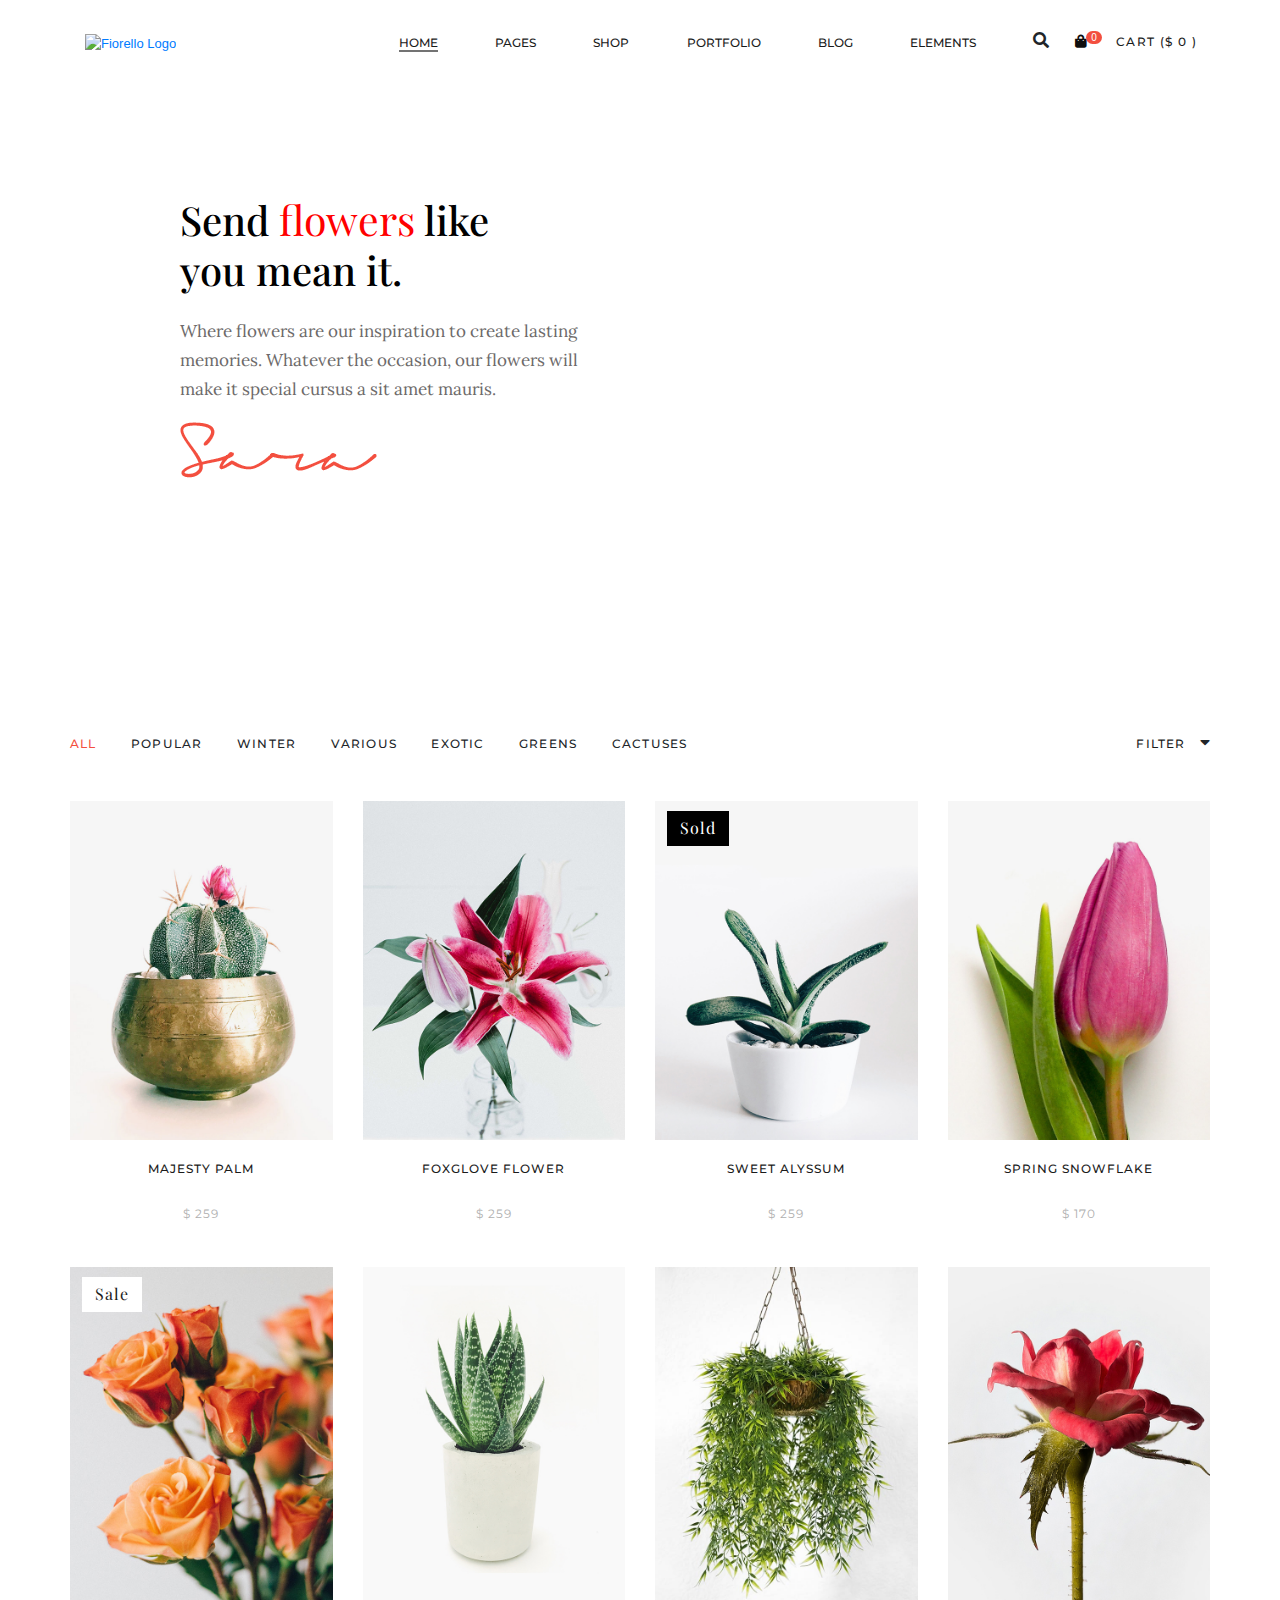
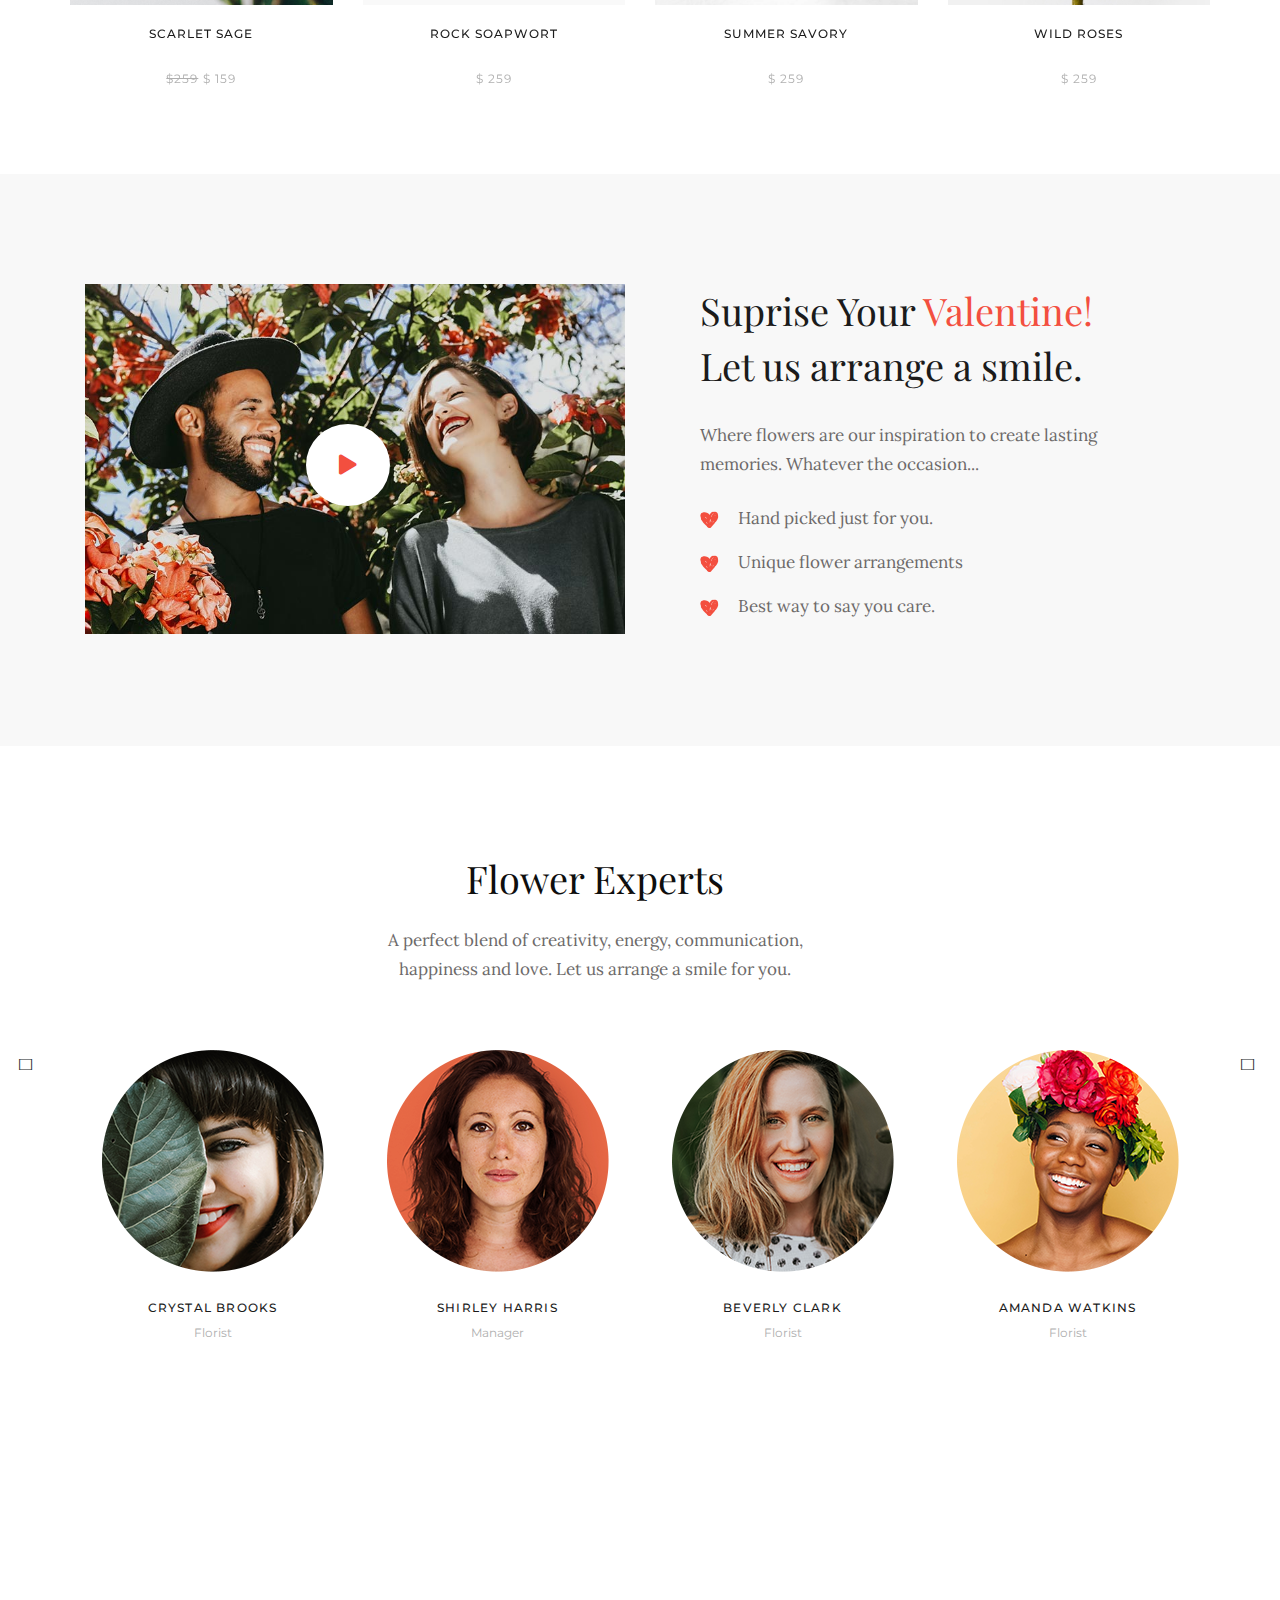
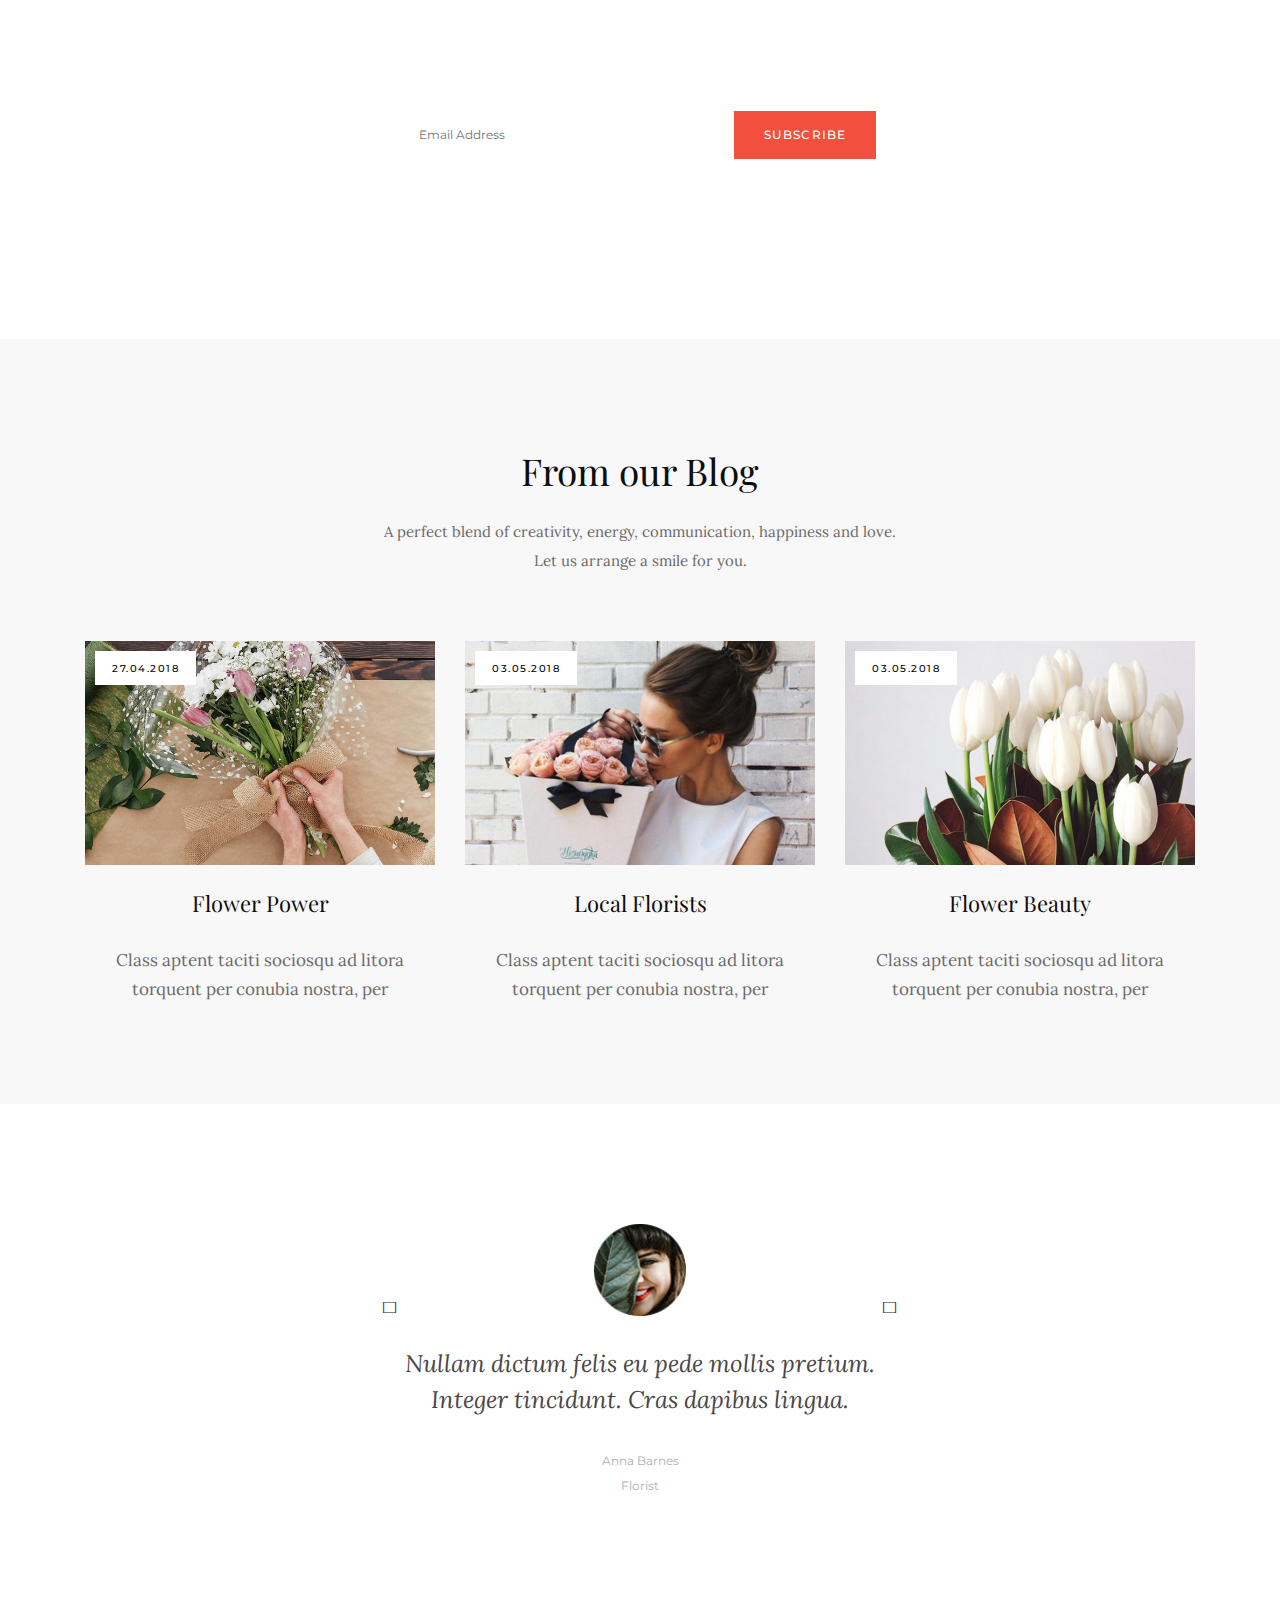
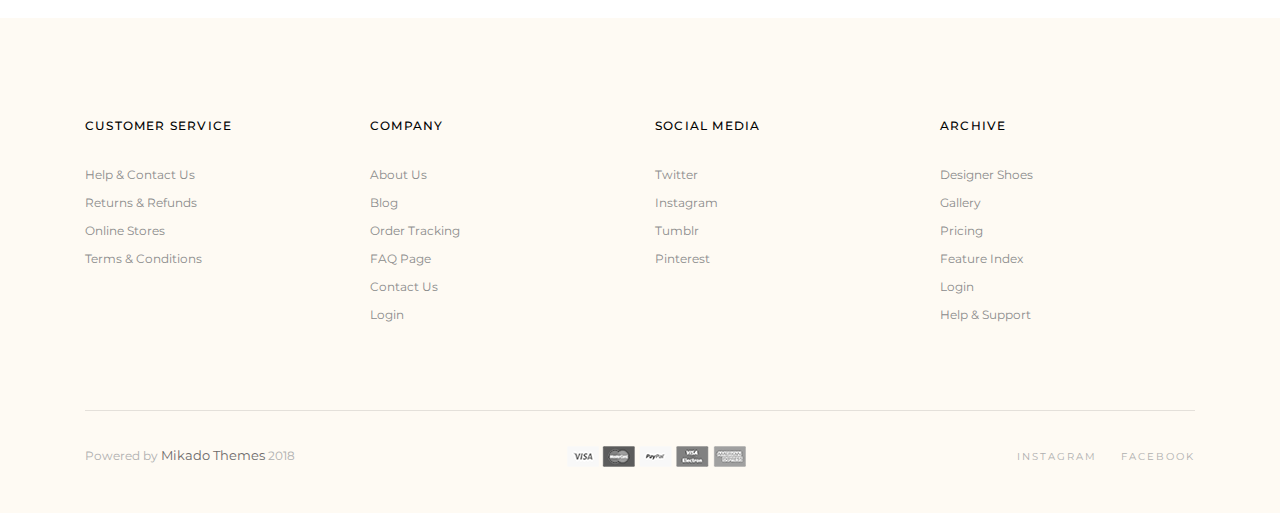
==== index.html @ db878ec7 "create js code for the second slider" ====
<!DOCTYPE html>
<html lang="en">

<head>
    <meta charset="UTF-8">
    <meta http-equiv="X-UA-Compatible" content="IE=edge">
    <meta name="viewport" content="width=device-width, initial-scale=1.0">
    <title>Fiorello</title>
    <link rel="stylesheet" href="./vegas/vegas.min.css">
    <link rel="stylesheet" href="navbar.css">
    <link rel="stylesheet" href="main.css">
    <link rel="stylesheet" href="https://pro.fontawesome.com/releases/v5.10.0/css/all.css" />
    <link rel="stylesheet" href="https://cdnjs.cloudflare.com/ajax/libs/twitter-bootstrap/4.1.3/css/bootstrap.min.css">
</head>
<body>
    <header class="head">
        <div class="container">
            <div class="row">
                <div class="col-3">
                    <div class="logo">
                        <div class="img">
                            <a href="#" style="height: 25px">
                                <img src="https://fiorello.qodeinteractive.com/wp-content/uploads/2018/05/h2-logo-1.png"
                                    style="width: 212px; height:25px;" alt="Fiorello Logo" />
                            </a>
                        </div>
                    </div>
                </div>
                <div class="col-9 d-none">
                    <div class="navbar-icon">
                        <div class="icon">
                            <i class="fas fa-bars openSidebar"></i>
                        </div>
                    </div>
                    <div class="navbar">
                        <div class="close">
                            <i class="fas fa-times"></i>
                        </div>
                        <div class="navbar-list">
                            <ul>
                                <li class="home">
                                    <a href="#">Home</a><i class="fas fa-caret-right"></i>
                                    <div class="sub_home">
                                        <ul>
                                            <li><a href="#">Main Home</a></li>
                                            <li><a href="#">Grid Home</a></li>
                                            <li><a href="#">Flower Shop</a></li>
                                            <li><a href="#">Animated Slider</a></li>
                                            <li><a href="#">Metro Showcase</a></li>
                                            <li><a href="#">Carousel Showcase</a></li>
                                            <li><a href="#">Landing</a></li>
                                        </ul>
                                    </div>
                                </li>
                                <li class="pages">
                                    <a href="#">Pages</a><i class="fas fa-caret-right"></i>
                                    <div class="sub_pages ">
                                        <ul>
                                            <li><a href="#">About Us</a></li>
                                            <li><a href="#">FAQ Page</a></li>
                                            <li><a href="#">Contact Us</a></li>
                                        </ul>
                                    </div>
                                </li>
                                <li class="shop">
                                    <a href="#">Shop</a><i class="fas fa-caret-right"></i>
                                    <div class="sub_shop">
                                        <ul>
                                            <li class="product_types">
                                                <a href="#">Product Types</a><i class="fas fa-caret-right"></i>
                                                <div class="sub_product_types">
                                                    <ul>
                                                        <li><a href="#">Standard Product</a></li>
                                                        <li><a href="#">Grouped Product</a></li>
                                                        <li><a href="#">Variable Product</a></li>
                                                        <li><a href="#">Virtual Product</a></li>
                                                        <li><a href="#">External Product</a></li>
                                                        <li><a href="#">Downloadable Product</a></li>
                                                        <li><a href="#">On Sale Product</a></li>
                                                        <li><a href="#">Out of Stock Product</a></li>
                                                        <li><a href="#">New Product</a></li>
                                                    </ul>
                                                </div>
                                            </li>
                                            <li class="shop_pages">
                                                <a href="#">Shop Pages</a><i class="fas fa-caret-right"></i>
                                                <div class="sub_shop_pages ">
                                                    <ul>
                                                        <li><a href="#">My Account</a></li>
                                                        <li><a href="#">Cart</a></li>
                                                        <li><a href="#">Checkout</a></li>
                                                        <li><a href="#">Orders</a></li>
                                                        <li><a href="#">Downloads</a></li>
                                                    </ul>
                                                </div>
                                            </li>
                                            <li class="shop_types">
                                                <a href="#">Shop Types</a><i class="fas fa-caret-right"></i>
                                                <div class="sub_shop_types">
                                                    <ul>
                                                        <li><a href="#">Product List</a></li>
                                                        <li><a href="#">Without Sidebar</a></li>
                                                        <li><a href="#">With Category Filter</a></li>
                                                        <li><a href="#">With Ordering Filter</a></li>
                                                        <li><a href="#">Shop Carousel</a></li>
                                                        <li><a href="#">Product Categories</a></li>
                                                        <li><a href="#">Single Category</a></li>
                                                    </ul>
                                                </div>
                                            </li>
                                            <li class="shop_layouts">
                                                <a href="#">Shop Layouts</a><i class="fas fa-caret-right"></i>
                                                <div class="sub_shop_layouts">
                                                    <ul>
                                                        <li><a href="#">Two Columns Grid</a></li>
                                                        <li><a href="#">Three Columns Grid</a></li>
                                                        <li><a href="#">Four Columns Grid</a></li>
                                                        <li><a href="#">Four Columns Wide</a></li>
                                                        <li><a href="#">Five Columns Wide</a></li>
                                                        <li><a href="#">Six Columns Wide</a></li>
                                                    </ul>
                                                </div>
                                            </li>
                                        </ul>
                                    </div>
                                </li>
                                <li class="portfolio">
                                    <a href="#">Portfolio</a><i class="fas fa-caret-right"></i>
                                    <div class="sub_portfolio ">
                                        <ul>
                                            <li><a href="#">Standard</a></li>
                                            <li><a href="#">Gallery</a></li>
                                            <li><a href="#">Masonry</a></li>
                                            <li class="portfolio_layouts">
                                                <a href="#">Portfolio Layouts</a><i class="fas fa-caret-right"></i>
                                                <div class="sub_portfolio_layouts ">
                                                    <ul>
                                                        <li><a href="#">Two Columns</a></li>
                                                        <li><a href="#">Three Columns</a></li>
                                                        <li><a href="#">Four Columns</a></li>
                                                        <li><a href="#">Four Columns Wide</a></li>
                                                        <li><a href="#">Five Columns Wide</a></li>
                                                        <li class="portfolio_single">
                                                            <a href="#">Portfolio Single</a>
                                                            <div class="sub_portfolio_single ">
                                                                <ul>
                                                                    <li><a href="#">Small Images</a></li>
                                                                    <li><a href="#">Small Slider</a></li>
                                                                    <li><a href="#">Big Images</a></li>
                                                                    <li><a href="#">Big Slider</a></li>
                                                                    <li><a href="#">Gallery</a></li>
                                                                </ul>
                                                            </div>
                                                        </li>
                                                    </ul>
                                                </div>
                                            </li>
                                            <li class="portfolio_single">
                                                <a href="#">Portfolio Single</a><i class="fas fa-caret-right"></i>
                                                <div class="sub_portfolio_single ">
                                                    <ul>
                                                        <li><a href="#">Small Images</a></li>
                                                        <li><a href="#">Small Slider</a></li>
                                                        <li><a href="#">Big Images</a></li>
                                                        <li><a href="#">Big Slider</a></li>
                                                        <li><a href="#">Gallery</a></li>
                                                    </ul>
                                                </div>
                                            </li>
                                        </ul>
                                    </div>
                                </li>
                                <li class="blog">
                                    <a href="#">Blog</a><i class="fas fa-caret-right"></i>
                                    <div class="sub_blog ">
                                        <ul>
                                            <li><a href="#">Masonry</a></li>
                                            <li><a href="#">Standard</a></li>
                                            <li class="post_types">
                                                <a href="#">Post Types</a><i class="fas fa-caret-right"></i>
                                                <div class="sub_post_types ">
                                                    <ul>
                                                        <li><a href="#">Standard</a></li>
                                                        <li><a href="#">Gallery</a></li>
                                                        <li><a href="#">Link</a></li>
                                                        <li><a href="#">Quote</a></li>
                                                        <li><a href="#">Audio</a></li>
                                                        <li><a href="#">Video</a></li>
                                                    </ul>
                                                </div>
                                            </li>
                                        </ul>
                                    </div>
                                </li>
                                <li class="elements">
                                    <a href="#">Elements</a><i class="fas fa-caret-right"></i>
                                    <div class="sub_elements ">
                                        <ul>
                                            <li class="classic">
                                                <a href="#">Classic</a><i class="fas fa-caret-right"></i>
                                                <div class="sub_classic ">
                                                    <ul>
                                                        <li><a href="#">Accordions</a></li>
                                                        <li><a href="#">Tabs</a></li>
                                                        <li><a href="#">Buttons</a></li>
                                                        <li><a href="#">Video Button</a></li>
                                                        <li><a href="#">Contact Form</a></li>
                                                    </ul>
                                                </div>
                                            </li>
                                            <li class="infographic">
                                                <a href="#">Infographic</a><i class="fas fa-caret-right"></i>
                                                <div class="sub_infographic ">
                                                    <ul>
                                                        <li><a href="#">Blog List</a></li>
                                                        <li><a href="#">Counters</a></li>
                                                        <li><a href="#">Countdown</a></li>
                                                        <li><a href="#">Google Maps</a></li>
                                                        <li><a href="#">Progress Bar</a></li>
                                                        <li><a href="#">Pie Charts</a></li>
                                                    </ul>
                                                </div>
                                            </li>
                                            <li class="interactive">
                                                <a href="#">Interactive</a><i class="fas fa-caret-right"></i>
                                                <div class="sub_interactive ">
                                                    <ul>
                                                        <li><a href="#">Image Gallery</a></li>
                                                        <li><a href="#">Testimonials</a></li>
                                                        <li><a href="#">Team</a></li>
                                                        <li><a href="#">Banner</a></li>
                                                        <li><a href="#">Shop List</a></li>
                                                        <li><a href="#">Portfolio List</a></li>
                                                    </ul>
                                                </div>
                                            </li>
                                            <li class="typography">
                                                <a href="#">Typography</a><i class="fas fa-caret-right"></i>
                                                <div class="sub_typography ">
                                                    <ul>
                                                        <li><a href="#">Headings</a></li>
                                                        <li><a href="#">Columns</a></li>
                                                        <li><a href="#">Section Title</a></li>
                                                        <li><a href="#">Blockquote</a></li>
                                                        <li><a href="#">Dropcaps</a></li>
                                                        <li><a href="#">Highlights</a></li>
                                                    </ul>
                                                </div>
                                            </li>
                                        </ul>
                                    </div>
                                </li>
                            </ul>
                        </div>
                    </div>
                </div>
                <div class="col-lg-7">
                    <nav>
                        <ul class="d-flex p-0 m-0 justify-content-around">
                            <li class="home">
                                <a href="#" class="selected">Home</a>
                                <div class="sub_home">
                                    <ul>
                                        <li><a href="#">Main Home</a></li>
                                        <li><a href="#">Grid Home</a></li>
                                        <li><a href="#">Flower Shop</a></li>
                                        <li><a href="#">Animated Slider</a></li>
                                        <li><a href="#">Metro Showcase</a></li>
                                        <li><a href="#">Carousel Showcase</a></li>
                                        <li><a href="#">Landing</a></li>
                                    </ul>
                                </div>
                            </li>
                            <li class="pages">
                                <a href="#">Pages</a>
                                <div class="sub_pages">
                                    <ul>
                                        <li><a href="#">About Us</a></li>
                                        <li><a href="#">FAQ Page</a></li>
                                        <li><a href="#">Contact Us</a></li>
                                    </ul>
                                </div>
                            </li>
                            <li class="shop">
                                <a href="#">Shop</a>
                                <div class="sub_shop d-flex">
                                    <ul class="product_types">
                                        <h4>Product Types</h4>
                                        <li><a href="#">Standard Product</a></li>
                                        <li><a href="#">Grouped Product</a></li>
                                        <li><a href="#">Variable Product</a></li>
                                        <li><a href="#">Virtual Product</a></li>
                                        <li><a href="#">External Product</a></li>
                                        <li><a href="#">Downloadable Product</a></li>
                                        <li><a href="#">On Sale Product</a></li>
                                        <li><a href="#">Out Of Stock Product</a></li>
                                        <li><a href="#">New Product</a></li>
                                    </ul>
                                    <ul class="shop_pages">
                                        <h4>Shop Pages</h4>
                                        <li><a href="#">My Account</a></li>
                                        <li><a href="#">Cart</a></li>
                                        <li><a href="#">Checkout</a></li>
                                        <li><a href="#">Orders</a></li>
                                        <li><a href="#">Downloads</a></li>
                                    </ul>
                                    <ul class="shop_types">
                                        <h4>Shop Types</h4>
                                        <li><a href="productlist.html" target="_blank">Product List</a></li>
                                        <li><a href="#">Without Sidebar</a></li>
                                        <li><a href="#">With Category Filter</a></li>
                                        <li><a href="#">With Ordering Filter</a></li>
                                        <li><a href="#">Shop Carousel</a></li>
                                        <li><a href="#">Product Categories</a></li>
                                        <li><a href="#">Single Category</a></li>

                                    </ul>
                                    <ul class="shop_layouts">
                                        <h4>Shop Layouts</h4>
                                        <li><a href="#">Two Columns Grid</a></li>
                                        <li><a href="#">Three Columns Grid</a></li>
                                        <li><a href="#">Four Columns Grid</a></li>
                                        <li><a href="#">Four Columns Wide</a></li>
                                        <li><a href="#">Five Columns Wide</a></li>
                                        <li><a href="#">Six Columns Wide</a></li>
                                    </ul>
                                </div>
                            </li>
                            <li class="portfolio">
                                <a href="#">Portfolio</a>
                                <div class="sub_portfolio">
                                    <ul>
                                        <li><a href="#">Standard</a></li>
                                        <li><a href="#">Gallery</a></li>
                                        <li><a href="#">Masonry</a></li>
                                        <li class="portfolio_layouts">
                                            <a href="#">Portfolio Layouts</a><i class="fas fa-chevron-right"></i>
                                            <div class="sub_portfolio_layouts">
                                                <ul>
                                                    <li><a href="#">Two Columns</a></li>
                                                    <li><a href="#">Three Columns</a></li>
                                                    <li><a href="#">Four Columns</a></li>
                                                    <li><a href="#">Four Columns Wide</a></li>
                                                    <li><a href="#">Five Columns Wide</a></li>
                                                </ul>
                                            </div>
                                        </li>
                                        <li class="portfolio_single">
                                            <a href="#">Portfolio Single</a><i class="fas fa-chevron-right"></i>
                                            <div class="sub_portfolio_single">
                                                <ul>
                                                    <li><a href="#">Small Images</a></li>
                                                    <li><a href="#">Small Slider</a></li>
                                                    <li><a href="#">Big Images</a></li>
                                                    <li><a href="#">Big Slider</a></li>
                                                    <li><a href="#">Gallery</a></li>
                                                </ul>
                                            </div>
                                        </li>
                                    </ul>
                                </div>
                            </li>
                            <li class="blog">
                                <a href="#">Blog</a>
                                <div class="sub_blog">
                                    <ul>
                                        <li><a href="#">Masonry</a></li>
                                        <li><a href="#">Standard</a></li>
                                        <li class="post_types">
                                            <a href="#">Post Types</a><i class="fas fa-chevron-right"></i>
                                            <div class="sub_post_types">
                                                <ul>
                                                    <li><a href="#">Standard</a></li>
                                                    <li><a href="#">Gallery</a></li>
                                                    <li><a href="#">Link</a></li>
                                                    <li><a href="#">Quote</a></li>
                                                    <li><a href="#">Audio</a></li>
                                                    <li><a href="#">Video</a></li>
                                                </ul>
                                            </div>
                                        </li>
                                    </ul>
                                </div>
                            </li>
                            <li class="elements">
                                <a href="#">Elements</a>
                                <div class="sub_elements">
                                    <ul>
                                        <li class="classic">
                                            <i class="fas fa-chevron-left"></i><a href="#">Classic</a>
                                            <div class="sub_classic">
                                                <ul>
                                                    <li><a href="accordions.html" target="_blank">Accordions</a></li>
                                                    <li><a href="tabs.html" target="_blank">Tabs</a></li>
                                                    <li><a href="#">Buttons</a></li>
                                                    <li><a href="#">Video Buttons</a></li>
                                                    <li><a href="#">Contact Form</a></li>
                                                </ul>
                                            </div>
                                        </li>
                                        <li class="infographic">
                                            <i class="fas fa-chevron-left"></i><a href="#">Infographic</a>
                                            <div class="sub_infographic">
                                                <ul>
                                                    <li><a href="#">Blog Lists</a></li>
                                                    <li><a href="#">Counters</a></li>
                                                    <li><a href="#">Countdown</a></li>
                                                    <li><a href="progressbar.html" target="_blank">Progress Bar</a></li>
                                                    <li><a href="#">Pie Charts</a></li>
                                                </ul>
                                            </div>
                                        </li>
                                        <li class="interactive">
                                            <i class="fas fa-chevron-left"></i><a href="#">Interactive</a>
                                            <div class="sub_interactive">
                                                <ul>
                                                    <li><a href="#">Image Gallery</a></li>
                                                    <li><a href="#">Testimonials</a></li>
                                                    <li><a href="#">Team</a></li>
                                                    <li><a href="#">Banner</a></li>
                                                    <li><a href="shoplist.html" target="_blank">Shop List</a></li>
                                                    <li><a href="#">Portfolio List</a></li>
                                                </ul>
                                            </div>
                                        </li>
                                        <li class="typography">
                                            <i class="fas fa-chevron-left"></i><a href="#">Typography</a>
                                            <div class="sub_typography">
                                                <ul>
                                                    <li><a href="#">Headings</a></li>
                                                    <li><a href="">Columns</a></li>
                                                    <li><a href="">Section Title</a></li>
                                                    <li><a href="">Blockquote</a></li>
                                                    <li><a href="">Dropcaps</a></li>
                                                    <li><a href="">Highlights</a></li>
                                                    <li><a href="">Separators</a></li>
                                                    <li><a href="">Custom Font</a></li>
                                                </ul>
                                            </div>
                                        </li>
                                    </ul>
                                </div>
                            </li>
                        </ul>
                    </nav>
                </div>
                <div class="col-lg-2">
                    <div class="search-basket">
                        <div class="row justify-content-around">
                            <div class="search">
                                <i class="fas fa-search"></i>
                                <div class="searchArea">
                                    <form action="#" class="d-flex">
                                        <input type="text" placeholder="Search">
                                        <button type="submit"><i class="fas fa-search"></i></button>
                                    </form>
                                </div>
                            </div>
                            <div class="basket">
                                <a href="#" target="_blank"><i class="fas fa-shopping-bag"></i><sup
                                        id="productCount">0</sup></a>
                                <span class="cart">Cart</span>
                                <span>($</span>
                                <span id="productTotalPrice">0</span>
                                <span>)</span>
                            </div>
                        </div>

                    </div>
                </div>

            </div>
        </div>
    </header>
    <main>
        <section>
            <div id="slider" style="width: 100%; height: 477px;">
                <div class="title">
                  <h2>Send <span>flowers</span> like you mean it. </h2>
                </div>   
                <div class="title-text">
                  <p>Where flowers are our inspiration to create lasting memories. Whatever the occasion, our flowers will make it special
                   cursus a sit amet mauris. </p>
                   <img src="./Main-Images/main-slider-sara.png" alt="">  
                </div>
                    <span class="arrows"><i class="fal fa-arrow-left"></i></span>
                    <span class="arrows"><i class="fal fa-arrow-right"></i></span>
            </div>
        </section>
        <section id="products-card"> 
            <div class="container p-0">
                <div class="row w-100 m-0 p-0">
                    <div class="productAllNav w-100 d-flex justify-content-between">
                        <div class="products-navbar">
                            <h6>Categories <i class="fas fa-caret-down"></i></h6>
                            <ul>
                             <li><a  class="tabmenu" data-id="1a"style="color:#f34f3f">All</a></li>
                                <li><a  class="tabmenu" data-id="2a">Popular</a></li>
                                <li><a  class="tabmenu" data-id="3a">Winter</a> </li>
                                <li><a  class="tabmenu" data-id="4a">Various</a></li>
                                <li><a  class="tabmenu" data-id="5a">Exotic</a></li>
                                <li><a  class="tabmenu" data-id="6a">Greens</a></li>
                                <li><a  class="tabmenu" data-id="7a">Cactuses</a></li>
                            </ul>
                       </div>
                                <div class="filter">
                                    <span>Filter</span>
                                    <i class="fas fa-caret-down"></i>
                                    <div class="sub-filter d-flex">
                                        <ul>
                                            <h4>Sort By</h4>
                                            <li><a href="#">Default</a></li>
                                            <li><a href="#">Popularity</a></li>
                                            <li><a href="#">Newness</a></li>
                                            <li><a href="#">Price: Low To High</a></li>
                                            <li><a href="#">Price: High To Low</a></li>
                                        </ul>
                                        <ul>
                                            <h4>Price Range</h4>
                                            <li><a href="#">All</a></li>
                                            <li><a href="#">$0-$10</a></li>
                                            <li><a href="#">$10-$20</a></li>
                                            <li><a href="#">$20-$30</a></li>
                                            <li><a href="#">$30-$40</a></li>
                                            <li><a href="#">40$+</a></li>
                                        </ul>
                                    </div>
                                </div>
                     </div>
                 </div>
            </div>
        </section>
        <section id="allProducts">
        <div class="container p-0">
             <div class="row w-100 m-0 p-0">
               <div class="product-list all" id="1a">
                    <div class="row">
                            <div class="col-lg-3 col-md-6 col-xs-12">
                                <div class="card">
                                    <div class="image">
                                        <img class="first_img" src="Products-Images/card-kaktus-img.jpeg" title="Majesty Palm" alt="Product 1">
                                    </div>
                                    <div class="title text-center">
                                        <p>MAJESTY PALM</p>
                                        <div class="add-cart">
                                            <p class="addBasket">Add to cart</p>
                                        </div>
                                        <div class="price">
                                            <span>$</span>
                                            <span class="productTotalPrice">259</span>
                                        </div>
                                    </div>
                                </div>
                            </div>
                            <div class="col-lg-3 col-md-6 col-xs-12">
                                <div class="card">
                                    <div class="image">
                                        <img class="second_img" src="Products-Images/card-zanbaq-img.jpeg" title="Foxglove Flower" alt="Product 2">
                                    </div>
                                    <div class="title text-center">
                                        <p>FOXGLOVE FLOWER</p>
                                        <div class="add-cart">
                                            <p class="addBasket">Add to cart</p>
                                        </div>
                                        <div class="price">
                                            <span>$</span>
                                            <span class="productTotalPrice">259</span>
                                        </div>
                                    </div>
                                </div>
                            </div>
                            <div class="col-lg-3 col-md-6 col-xs-12">
                                <div class="card">
                                    <div class="image">
                                        <img class="third_img" src="Products-Images/card-dibcek-img.jpeg" title="Sweet Alyssum" alt="Product 3">
                                        <div class="info">
                                            <span>Sold</span>
                                        </div>
                                    </div>
                                    <div class="title text-center">
                                        <p>SWEET ALYSSUM</p>
                                        <div class="add-cart">
                                            <p>Read more</p>
                                        </div>
                                        <div class="price">
                                            <span>$</span>
                                            <span class="productTotalPrice">259</span>
                                        </div>
                                    </div>
                                </div>
                            </div>
                            <div class="col-lg-3 col-md-6 col-xs-12">
                                <div class="card">
                                    <div class="image">
                                        <img src="Products-Images/card-zanbaq-tum-img.jpeg" title="Spring Snowflake" alt="Product 4">
                                    </div>
                                    <div class="title text-center">
                                        <p>SPRING SNOWFLAKE</p>
                                        <div class="add-cart">
                                            <p class="addBasket">Add to cart</p>
                                        </div>
                                        <div class="price">
                                            <span>$</span>
                                            <span class="productTotalPrice">170</span>
                                        </div>
                                    </div>
                                </div>
                            </div>
                    </div>
                            
                    <div class="row mt-2">
                            <div class="col-lg-3 col-md-6 col-xs-12">
                                <div class="card">
                                    <div class="image">
                                        <img src="Products-Images/card-orange-flower.jpeg" title="Scarlet Sage" alt="Product 5">
                                        <div class="info sale">
                                            <span>Sale</span>
                                        </div>
                                    </div>
                                    <div class="title text-center">
                                        <p>SCARLET SAGE</p>
                                        <div class="add-cart">
                                            <p class="addBasket">Add to cart</p>
                                        </div>
                                        <div class="price">
                                            <span><del>$259</del></span>
                                            <span>$</span>
                                            <span class="productTotalPrice">159</span>
                                        </div>
                                    </div>
                                </div>
                            </div>
                            <div class="col-lg-3 col-md-6 col-xs-12">
                                <div class="card">
                                    <div class="image">
                                        <img src="Products-Images/card-cactus-dib.jpeg" title="Rock Soapwort" alt="Product 6">
                                    </div>
                                    <div class="title text-center">
                                        <p>ROCK SOAPWORT</p>
                                        <div class="add-cart">
                                            <p>View products</p>
                                        </div>
                                        <div class="price">
                                            <span>$</span>
                                            <span class="productTotalPrice">259</span>
                                        </div>
                                    </div>
                                </div>
                            </div>
                            <div class="col-lg-3 col-md-6 col-xs-12">
                                <div class="card">
                                    <div class="image">
                                        <img src="Products-Images/card-sarmashiq.jpeg" title="Sweet Alyssum" alt="Product 7">
                                    </div>
                                    <div class="title text-center">
                                        <p>SUMMER SAVORY</p>
                                        <div class="add-cart">
                                            <p class="addBasket">Add to cart</p>
                                        </div>
                                        <div class="price">
                                            <span>$</span>
                                            <span class="productTotalPrice">259</span>
                                        </div>
                                    </div>
                                </div>
                            </div>
                            <div class="col-lg-3 col-md-6 col-xs-12">
                                <div class="card">
                                    <div class="image">
                                        <img src="Products-Images/card-rose.jpeg" title="Spring Snowflake" alt="Product 8">
                                    </div>
                                    <div class="title text-center">
                                        <p>WILD ROSES</p>
                                        <div class="add-cart">
                                            <p>Buy on Amazon</p>
                                        </div>
                                        <div class="price">
                                            <span>$</span>
                                            <span class="productTotalPrice">259</span>
                                        </div>
                                    </div>
                                </div>
                            </div>
                    </div>
               </div>
               <div class="product-list popular" id="2a" style="display: none;">
                <div class="row">
                    <div class="col-lg-3 col-md-6 col-xs-12">
                        <div class="card">
                            <div class="image">
                                <img class="first_img" src="Products-Images/card-kaktus-img.jpeg" title="Majesty Palm"
                                    alt="Product 1">
                            </div>
                            <div class="title text-center">
                                <p>MAJESTY PALM</p>
                                <div class="add-cart">
                                    <p class="addBasket">Add to cart</p>
                                </div>
                                <div class="price">
                                    <span>$</span>
                                    <span class="productTotalPrice">259</span>
                                </div>
                            </div>
                        </div>
                    </div>
                    <div class="col-lg-3 col-md-6 col-xs-12">
                        <div class="card">
                            <div class="image">
                                <img class="second_img" src="Products-Images/card-zanbaq-img.jpeg" title="Foxglove Flower"
                                    alt="Product 2">
                            </div>
                            <div class="title text-center">
                                <p>FOXGLOVE FLOWER</p>
                                <div class="add-cart">
                                    <p class="addBasket">Add to cart</p>
                                </div>
                                <div class="price">
                                    <span>$</span>
                                    <span class="productTotalPrice">259</span>
                                </div>
                            </div>
                        </div>
                    </div>
                    <div class="col-lg-3 col-md-6 col-xs-12">
                        <div class="card">
                            <div class="image">
                                <img class="third_img" src="Products-Images/card-dibcek-img.jpeg" title="Sweet Alyssum"
                                    alt="Product 3">
                                <div class="info">
                                    <span>Sold</span>
                                </div>
                            </div>
                            <div class="title text-center">
                                <p>SWEET ALYSSUM</p>
                                <div class="add-cart">
                                    <p>Read more</p>
                                </div>
                                <div class="price">
                                    <span>$</span>
                                    <span class="productTotalPrice">259</span>
                                </div>
                            </div>
                        </div>
                    </div>
                    <div class="col-lg-3 col-md-6 col-xs-12">
                        <div class="card">
                            <div class="image">
                                <img src="Products-Images/card-zanbaq-tum-img.jpeg" title="Spring Snowflake" alt="Product 4">
                            </div>
                            <div class="title text-center">
                                <p>SPRING SNOWFLAKE</p>
                                <div class="add-cart">
                                    <p class="addBasket">Add to cart</p>
                                </div>
                                <div class="price">
                                    <span>$</span>
                                    <span class="productTotalPrice">170</span>
                                </div>
                            </div>
                        </div>
                    </div>
                </div>
            
                <div class="row mt-2">
                    <div class="col-lg-3 col-md-6 col-xs-12">
                        <div class="card">
                            <div class="image">
                                <img src="Products-Images/card-orange-flower.jpeg" title="Scarlet Sage" alt="Product 5">
                                <div class="info sale">
                                    <span>Sale</span>
                                </div>
                            </div>
                            <div class="title text-center">
                                <p>SCARLET SAGE</p>
                                <div class="add-cart">
                                    <p class="addBasket">Add to cart</p>
                                </div>
                                <div class="price">
                                    <span><del>$259</del></span>
                                    <span>$</span>
                                    <span class="productTotalPrice">159</span>
                                </div>
                            </div>
                        </div>
                    </div>
                </div>
               </div>
               <div class="product-list winter" id="3a" style="display: none;">
                <div class="row">
                    <div class="col-lg-3 col-md-6 col-xs-12">
                        <div class="card">
                            <div class="image">
                                <img class="first_img" src="Products-Images/card-kaktus-img.jpeg" title="Majesty Palm"
                                    alt="Product 1">
                            </div>
                            <div class="title text-center">
                                <p>MAJESTY PALM</p>
                                <div class="add-cart">
                                    <p class="addBasket">Add to cart</p>
                                </div>
                                <div class="price">
                                    <span>$</span>
                                    <span class="productTotalPrice">259</span>
                                </div>
                            </div>
                        </div>
                    </div>
                    <div class="col-lg-3 col-md-6 col-xs-12">
                        <div class="card">
                            <div class="image">
                                <img class="second_img" src="Products-Images/card-zanbaq-img.jpeg" title="Foxglove Flower"
                                    alt="Product 2">
                            </div>
                            <div class="title text-center">
                                <p>FOXGLOVE FLOWER</p>
                                <div class="add-cart">
                                    <p class="addBasket">Add to cart</p>
                                </div>
                                <div class="price">
                                    <span>$</span>
                                    <span class="productTotalPrice">259</span>
                                </div>
                            </div>
                        </div>
                    </div>
                    <div class="col-lg-3 col-md-6 col-xs-12">
                        <div class="card">
                            <div class="image">
                                <img class="third_img" src="Products-Images/card-dibcek-img.jpeg" title="Sweet Alyssum"
                                    alt="Product 3">
                                <div class="info">
                                    <span>Sold</span>
                                </div>
                            </div>
                            <div class="title text-center">
                                <p>SWEET ALYSSUM</p>
                                <div class="add-cart">
                                    <p>Read more</p>
                                </div>
                                <div class="price">
                                    <span>$</span>
                                    <span class="productTotalPrice">259</span>
                                </div>
                            </div>
                        </div>
                    </div>
                </div>

               </div>
               <div class="product-list various" id="4a" style="display: none;">
                <div class="row">
                    <div class="col-lg-3 col-md-6 col-xs-12">
                        <div class="card">
                            <div class="image">
                                <img src="Products-Images/card-cactus-dib.jpeg" title="Rock Soapwort" alt="Product 6">
                            </div>
                            <div class="title text-center">
                                <p>ROCK SOAPWORT</p>
                                <div class="add-cart">
                                    <p>View products</p>
                                </div>
                                <div class="price">
                                    <span>$</span>
                                    <span class="productTotalPrice">259</span>
                                </div>
                            </div>
                        </div>
                    </div>
                    <div class="col-lg-3 col-md-6 col-xs-12">
                        <div class="card">
                            <div class="image">
                                <img src="Products-Images/card-sarmashiq.jpeg" title="Sweet Alyssum" alt="Product 7">
                            </div>
                            <div class="title text-center">
                                <p>SUMMER SAVORY</p>
                                <div class="add-cart">
                                    <p class="addBasket">Add to cart</p>
                                </div>
                                <div class="price">
                                    <span>$</span>
                                    <span class="productTotalPrice">259</span>
                                </div>
                            </div>
                        </div>
                    </div>
                    <div class="col-lg-3 col-md-6 col-xs-12">
                        <div class="card">
                            <div class="image">
                                <img src="Products-Images/card-rose.jpeg" title="Spring Snowflake" alt="Product 8">
                            </div>
                            <div class="title text-center">
                                <p>WILD ROSES</p>
                                <div class="add-cart">
                                    <p>Buy on Amazon</p>
                                </div>
                                <div class="price">
                                    <span>$</span>
                                    <span class="productTotalPrice">259</span>
                                </div>
                            </div>
                        </div>
                    </div>
                    <div class="col-lg-3 col-md-6 col-xs-12">
                        <div class="card">
                            <div class="image">
                                <img src="Products-Images/tulpan.jpeg" title="Spring Snowflake" alt="Product 4">
                            </div>
                            <div class="title text-center">
                                <p>COLORFUL TULIPS</p>
                                <div class="add-cart">
                                    <p class="addBasket">Add to cart</p>
                                </div>
                                <div class="price">
                                    <span>$</span>
                                    <span class="productTotalPrice">350</span>
                                </div>
                            </div>
                        </div>
                    </div>
                </div>
            
                <div class="row mt-2">
                    <div class="col-lg-3 col-md-6 col-xs-12">
                        <div class="card">
                            <div class="image">
                                <img src="Products-Images/WILD-CACTUS.jpeg" title="Scarlet Sage" alt="Product 5">
                                <div class="info sale">
                                    <span>Sale</span>
                                </div>
                            </div>
                            <div class="title text-center">
                                <p>WILD CACTUS</p>
                                <div class="add-cart">
                                    <p class="addBasket">Add to cart</p>
                                </div>
                                <div class="price">
                                    <span><del>$259</del></span>
                                    <span>$</span>
                                    <span class="productTotalPrice">159</span>
                                </div>
                            </div>
                        </div>
                    </div>
                    <div class="col-lg-3 col-md-6 col-xs-12">
                        <div class="card">
                            <div class="image">
                                <img src="Products-Images/TWO TULIPS.jpeg" title="Sweet Alyssum" alt="Product 7">
                            </div>
                            <div class="title text-center">
                                <p>PINK FLOWER TREE</p>
                                <div class="add-cart">
                                    <p class="addBasket">Select options</p>
                                </div>
                                <div class="price">
                                    <span>$180</span>
                                    <span>-</span>
                                    <span class="productTotalPrice">$350</span>
                                </div>
                            </div>
                        </div>
                    </div>
                    <div class="col-lg-3 col-md-6 col-xs-12">
                        <div class="card">
                            <div class="image">
                                <img class="third_img" src="Products-Images/ordinary cactus.jpeg" title="Sweet Alyssum" alt="Product 3">
                                <div class="info">
                                    <span>Sold</span>
                                </div>
                            </div>
                            <div class="title text-center">
                                <p>CACTUS IN ORANGE</p>
                                <div class="add-cart">
                                    <p>Read more</p>
                                </div>
                                <div class="price">
                                    <span>$</span>
                                    <span class="productTotalPrice">259</span>
                                </div>
                            </div>
                        </div>
                    </div>
                    <div class="col-lg-3 col-md-6 col-xs-12">
                        <div class="card">
                            <div class="image">
                                <img src="Products-Images/card-orange-flower.jpeg" title="Scarlet Sage" alt="Product 5">
                                <div class="info sale">
                                    <span>Sale</span>
                                </div>
                            </div>
                            <div class="title text-center">
                                <p>ORANGE AMARYLLIS</p>
                                <div class="add-cart">
                                    <p class="addBasket">Add to cart</p>
                                </div>
                                <div class="price">
                                    <span>$</span>
                                    <span class="productTotalPrice">259</span>
                                </div>
                            </div>
                        </div>
                    </div>
                </div>
               </div>
                <div class="product-list exotic" id="5a" style="display: none;">
                    <div class="row">
                        <div class="col-lg-3 col-md-6 col-xs-12">
                            <div class="card">
                                <div class="image">
                                    <img src="Products-Images/card-rose.jpeg" title="Spring Snowflake" alt="Product 8">
                                </div>
                                <div class="title text-center">
                                    <p>WILD ROSES</p>
                                    <div class="add-cart">
                                        <p>Buy on Amazon</p>
                                    </div>
                                    <div class="price">
                                        <span>$</span>
                                        <span class="productTotalPrice">259</span>
                                    </div>
                                </div>
                            </div>
                        </div>
                        <div class="col-lg-3 col-md-6 col-xs-12">
                            <div class="card">
                                <div class="image">
                                    <img src="Products-Images/tulpan.jpeg" title="Spring Snowflake" alt="Product 4">
                                </div>
                                <div class="title text-center">
                                    <p>COLORFUL TULIPS</p>
                                    <div class="add-cart">
                                        <p class="addBasket">Add to cart</p>
                                    </div>
                                    <div class="price">
                                        <span>$</span>
                                        <span class="productTotalPrice">350</span>
                                    </div>
                                </div>
                            </div>
                        </div>
                        <div class="col-lg-3 col-md-6 col-xs-12">
                            <div class="card">
                                <div class="image">
                                    <img src="Products-Images/card-orange-flower.jpeg" title="Scarlet Sage" alt="Product 5">
                                    <div class="info sale">
                                        <span>Sale</span>
                                    </div>
                                </div>
                                <div class="title text-center">
                                    <p>ORANGE AMARYLLIS</p>
                                    <div class="add-cart">
                                        <p class="addBasket">Add to cart</p>
                                    </div>
                                    <div class="price">
                                        <span>$</span>
                                        <span class="productTotalPrice">259</span>
                                    </div>
                                </div>
                            </div>
                        </div>
                    </div>
                </div>
                <div class="product-list greens" id="6a" style="display: none;">
                    <div class="row">
                        <div class="col-lg-3 col-md-6 col-xs-12">
                            <div class="card">
                                <div class="image">
                                    <img src="Products-Images/card-sarmashiq.jpeg" title="Sweet Alyssum" alt="Product 7">
                                </div>
                                <div class="title text-center">
                                    <p>SUMMER SAVORY</p>
                                    <div class="add-cart">
                                        <p class="addBasket">Add to cart</p>
                                    </div>
                                    <div class="price">
                                        <span>$</span>
                                        <span class="productTotalPrice">259</span>
                                    </div>
                                </div>
                            </div>
                        </div>
                        <div class="col-lg-3 col-md-6 col-xs-12">
                            <div class="card">
                                <div class="image">
                                    <img src="Products-Images/TWO TULIPS.jpeg" title="Sweet Alyssum" alt="Product 7">
                                </div>
                                <div class="title text-center">
                                    <p>PINK FLOWER TREE</p>
                                    <div class="add-cart">
                                        <p class="addBasket">Select options</p>
                                    </div>
                                    <div class="price">
                                        <span>$180</span>
                                        <span>-</span>
                                        <span class="productTotalPrice">$350</span>
                                    </div>
                                </div>
                            </div>
                        </div>
                        <div class="col-lg-3 col-md-6 col-xs-12">
                            <div class="card">
                                <div class="image">
                                    <img src="Products-Images/card-kaktus-img.jpeg" title="Scarlet Sage" alt="Product 5">
                                    <div class="info new">
                                        <span>Sale</span>
                                    </div>
                                </div>
                                <div class="title text-center">
                                    <p>SCHEFFLERA</p>
                                    <div class="add-cart">
                                        <p class="addBasket">Add to cart</p>
                                    </div>
                                    <div class="price">
                                        <span>$</span>
                                        <span class="productTotalPrice">259</span>
                                    </div>
                                </div>
                            </div>
                        </div>
                    </div>
                </div>
                <div class="product-list cactuses" id="7a" style="display: none;">
                    <div class="row">
                        <div class="col-lg-3 col-md-6 col-xs-12">
                            <div class="card">
                                <div class="image">
                                    <img src="Products-Images/card-cactus-dib.jpeg" title="Rock Soapwort" alt="Product 6">
                                </div>
                                <div class="title text-center">
                                    <p>ROCK SOAPWORT</p>
                                    <div class="add-cart">
                                        <p>View products</p>
                                    </div>
                                    <div class="price">
                                        <span>$</span>
                                        <span class="productTotalPrice">259</span>
                                    </div>
                                </div>
                            </div>
                        </div>
                        <div class="col-lg-3 col-md-6 col-xs-12">
                            <div class="card">
                                <div class="image">
                                    <img src="Products-Images/WILD-CACTUS.jpeg" title="Scarlet Sage" alt="Product 5">
                                    <div class="info sale">
                                        <span>Sale</span>
                                    </div>
                                </div>
                                <div class="title text-center">
                                    <p>WILD CACTUS</p>
                                    <div class="add-cart">
                                        <p class="addBasket">Add to cart</p>
                                    </div>
                                    <div class="price">
                                        <span><del>$259</del></span>
                                        <span>$</span>
                                        <span class="productTotalPrice">159</span>
                                    </div>
                                </div>
                            </div>
                        </div>
                        <div class="col-lg-3 col-md-6 col-xs-12">
                            <div class="card">
                                <div class="image">
                                    <img class="third_img" src="Products-Images/ordinary cactus.jpeg" title="Sweet Alyssum" alt="Product 3">
                                    <div class="info">
                                        <span>Sold</span>
                                    </div>
                                </div>
                                <div class="title text-center">
                                    <p>CACTUS IN ORANGE</p>
                                    <div class="add-cart">
                                        <p>Read more</p>
                                    </div>
                                    <div class="price">
                                        <span>$</span>
                                        <span class="productTotalPrice">259</span>
                                    </div>
                                </div>
                            </div>
                        </div>
                    </div>
                </div>
            </div>
        </div>
        </section>
        <section id="video">
            <div class="container">
                <div class="row">
                    <div class="col-lg-6 col-md-12">
                        <div class="video">
                            <div class="image">
                                <a href="https://www.youtube.com/watch?time_continue=1v=K-0cjGCNYfs_ga=2.5746801.313254065.1639462748-1123183431.1639462748">
                                    <img src="./Video-Img/laughing.jpeg" alt="Video">
                                    <div class="play">
                                        <i class="fas fa-play"></i>
                                    </div>
                                </a>
                            </div>
                        </div>
                    </div>
                    <div class="col-lg-6 col-md-12">
                        <div class="content">
                            <h2>Suprise Your <span>Valentine!</span> Let us arrange a smile.</h2>
                            <p>Where flowers are our inspiration to create lasting memories. Whatever the occasion...
                            </p>
                            <div class="title">
                                <div class="img"><img src="./Video-Img/uheart.png"></div>
                                <p>Hand picked just for you.</p><br>
                    
                                <div class="img"><img src="./Video-Img/uheart.png"></div>
                                <p>Unique flower arrangements</p><br>
                    
                                <div class="img"><img src="./Video-Img/uheart.png"></div>
                                <p>Best way to say you care.</p>
                            </div>
                        </div>
                </div>
            </div>
        </section>
        <section id="expertArea">
            <div class="container">
                <div class="text text-center">
                    <div class="col-lg-6 col-12 m-auto">
                        <h2 class="mb-4">Flower Experts</h2>
                        <p>A perfect blend of creativity, energy, communication, happiness and love. Let us arrange a
                            smile for you.</p>
                    </div>
                </div>
                <div class="experts">
                    <div class="row">
                        <div class="col-lg-3 col-md-6 col-sm-12">
                            <div class="expert text-center">
                                <div class="img">
                                    <img src="./expert img/Expert1.png" alt="CRYSTAL BROOKS">
                                </div>
                                <div class="content p-4">
                                    <h6 class="m-0">CRYSTAL BROOKS</h6>
                                    <span>Florist</span>
                                </div>
                            </div>
                        </div>
                        <div class="col-lg-3 col-md-6 col-sm-12">
                            <div class="expert text-center">
                                <div class="img">
                                    <img src="./expert img/expert2.png" alt="SHIRLEY HARRIS">
                                </div>
                                <div class="content p-4">
                                    <h6 class="m-0">SHIRLEY HARRIS</h6>
                                    <span>Manager</span>
                                </div>
                            </div>
                        </div>
                        <div class="col-lg-3 col-md-6 col-sm-12">
                            <div class="expert text-center">
                                <div class="img">
                                    <img src="./expert img/expert3.png" alt="BEVERLY CLARK">
                                </div>
                                <div class="content p-4">
                                    <h6 class="m-0">BEVERLY CLARK</h6>
                                    <span>Florist</span>
                                </div>
                            </div>
                        </div>
                        <div class="col-lg-3 col-md-6 col-sm-12">
                            <div class="expert text-center">
                                <div class="img">
                                    <img src="./expert img/expert4.png" alt="AMANDA WATKINS">
                                </div>
                                <div class="content p-4">
                                    <h6 class="m-0">AMANDA WATKINS</h6>
                                    <span>Florist</span>
                                </div>
                            </div>
                        </div>
                    </div>
                </div>
            </div>
        </section>
        <section id="join">
            <div class="container">
                <div class="join-us text-center">
                    <div class="title mb-4">
                        <h3>Join The Colorful Bunch!</h3>
                    </div>
                    <div class="searchArea d-flex justify-content-center">
                        <div class="search-input">
                            <input id="emailAddress" type="email" name="email-address" placeholder="Email Address">
                        </div>
                        <div class="search-button">
                            <button id="submitEmail" class="submit" type="submit" >Subscribe</button>
                        </div>
                    </div>
                </div>
            </div>
        </section>
        <section id="fromOurBlog">
            <div class="container">
                <div class="blogTitle text-center">
                    <div class="col-lg-6 col-12 m-auto">
                        <h2 class="mb-4">From our Blog</h2>
                        <p>A perfect blend of creativity, energy, communication, happiness and love. Let us arrange a
                            smile for you.</p>
                    </div>
                </div>
        
                <div class="blog-cards">
                    <div class="row">
                        <div class="col-lg-4 col-md-6">
                            <div class="b-card">
                                <div class="img">
                                    <a href="#"><img src="./Blog_img/buketnew.jpeg" alt="Flower Power"></a>
                                    <div class="date">
                                        <a href="#">27.04.2018</a>
                                    </div>
                                </div>
                                <div class="content text-center p-4">
                                    <h5><a href="#">
                                            Flower Power
                                        </a></h5>
                                    <p>Class aptent taciti sociosqu ad litora torquent per conubia nostra, per</p>
                                </div>
                            </div>
                        </div>
                        <div class="col-lg-4 col-md-6">
                            <div class="b-card">
                                <div class="img">
                                    <a href="#"><img src="./Blog_img/girlbuket.jpeg" alt="Local Florists"></a>
                                    <div class="date">
                                        <a href="#">03.05.2018</a>
                                    </div>
                                </div>
                                <div class="content text-center p-4">
                                    <h5><a href="#">
                                            Local Florists
                                        </a></h5>
                                    <p>Class aptent taciti sociosqu ad litora torquent per conubia nostra, per</p>
                                </div>
                            </div>
                        </div>
                        <div class="col-lg-4 col-md-6">
                            <div class="b-card">
                                <div class="img">
                                    <a href="#"><img src="./Blog_img/whiteTulips.jpeg" alt="Flower Beauty"></a>
                                    <div class="date">
                                        <a href="#">03.05.2018</a>
                                    </div>
                                </div>
                                <div class="content text-center p-4">
                                    <h5><a href="#">
                                            Flower Beauty
                                        </a></h5>
                                    <p>Class aptent taciti sociosqu ad litora torquent per conubia nostra, per</p>
                                </div>
                            </div>
                        </div>
                    </div>
                </div>
            </div>
        </section>
            <section id="florist-slider1">
                <div class="container">

                    <div class="row">
                        <div class="slider multiple-items">
                            
                            <div class="item text-center Anna">
                                <div class="image">
                                    <img src="./Florist-img/Barbara-florist.png" alt="Florist image">
                                </div>
                                <div class="title">
                                    <p>Nullam dictum felis eu pede mollis pretium. Integer tincidunt. Cras dapibus lingua.
                                    </p>
                                    <span class="floristName">Anna Barnes</span>
                                    <br>
                                    <span>Florist</span>
                                </div>
                            </div>
                           
                            <div class="item text-center Jasmine" style="display: none;">
                                <div class="image">
                                    <img src="./Florist-img/Jasmine_florist.png" alt="Florist image">
                                </div>
                                <div class="title">
                                    <p>Lorem ipsum dolor sit amet, consectetuer adipiscing elit. Aenean commodo ligula eget.
                                    </p>
                                    <span class="floristName">Jasmine White</span>
                                    <br>
                                    <span>Florist</span>
                                </div>
                            </div>
                            <span id="arrowLeft" class="arrows"><i class="fal fa-arrow-left "></i></span>
                            <span id="arrowRight" class="arrows"><i class="fal fa-arrow-right"></i></span>
                        </div>
                    </div>
                </div>
            </section>
            
          
    </main>
    <footer>
        <div class="container">
            <div class="footer-items pb-5">
                <div class="row">
                    <div class="col-lg-3 col-md-6 col-sm-12">
                        <div class="footer-item pt-3">
                            <h6>CUSTOMER SERVICE</h6>
                            <ul class="p-0 mt-4">
                                <li class="pb-1"><a href="#">Help & Contact Us</a></li class="pb-1">
                                <li class="pb-1"><a href="#">Returns & Refunds</a></li>
                                <li class="pb-1"><a href="#">Online Stores</a></li>
                                <li class="pb-1"><a href="#">Terms & Conditions</a></li>
                            </ul>
                        </div>
                    </div>
                    <div class="col-lg-3 col-md-6 col-sm-12">
                        <div class="footer-item pt-3">
                            <h6>COMPANY</h6>
                            <ul class="p-0 mt-4">
                                <li class="pb-1"><a href="#">About Us</a></li class="pb-2">
                                <li class="pb-1"><a href="#">Blog</a></li>
                                <li class="pb-1"><a href="#">Order Tracking</a></li>
                                <li class="pb-1"><a href="#">FAQ Page</a></li>
                                <li class="pb-1"><a href="#">Contact Us</a></li>
                                <li class="pb-1"><a href="#">Login</a></li>
                            </ul>
                        </div>
                    </div>
                    <div class="col-lg-3 col-md-6 col-sm-12">
                        <div class="footer-item pt-3">
                            <h6>SOCIAL MEDIA</h6>
                            <ul class="p-0 mt-4">
                                <li class="pb-1"><a href="#">Twitter</a></li class="pb-2">
                                <li class="pb-1"><a href="#">Instagram</a></li>
                                <li class="pb-1"><a href="#">Tumblr</a></li>
                                <li class="pb-1"><a href="#">Pinterest</a></li>
                            </ul>
                        </div>
                    </div>
                    <div class="col-lg-3 col-md-6 col-sm-12">
                        <div class="footer-item pt-3">
                            <h6>ARCHIVE</h6>
                            <ul class="p-0 mt-4">
                                <li class="pb-1"><a href="#">Designer Shoes</a></li>
                                <li class="pb-1"><a href="#">Gallery</a></li>
                                <li class="pb-1"><a href="#">Pricing</a></li class="pb-2">
                                <li class="pb-1"><a href="#">Feature Index</a></li>
                                <li class="pb-1"><a href="#">Login</a></li>
                                <li class="pb-1"><a href="#">Help & Support</a></li>
                            </ul>
                        </div>
                    </div>
                </div>
            </div>
            <hr>
            <div class="copyright pt-3 d-flex justify-content-between">
                <div class="copyright-title pb-3">
                    <span>Powered by <a href="#">Mikado Themes</a> 2018</span>
                </div>
                <div class="img pb-3">
                    <a href="#">
                        <img src="./footer-img/visa-card.png" alt="">
                    </a>
                </div>
                <div class="social-medias pb-3">
                    <a href="#">Instagram</a>
                    <a href="#">Facebook</a>
                </div>
            </div>
        </div>
    </footer> 
   
 <script src="script.js"></script>
 </body>
<script src="http://code.jquery.com/jquery.min.js"></script>
<script src="./vegas/vegas.min.js"></script>
    <script>
        $("#slider").vegas({
            slides: [
                { src: "./Main-Images/main-slider1.jpeg" },
                { src: "./Main-Images/main-slider2.jpeg" },
                { src: "./Main-Images/main-slider-3.jpeg" }
            ]
        });
    </script>
    
</html>
---- vegas/vegas.min.css ----
.vegas-content-scrollable,.vegas-overlay,.vegas-slide,.vegas-slide-inner,.vegas-timer{position:absolute;top:0;left:0;bottom:0;right:0;overflow:hidden;border:none;padding:0;margin:0}.vegas-content-scrollable{position:relative;height:100%;overflow:auto}.vegas-overlay{opacity:.5;background:url(./overlays/02.png) center center}.vegas-timer{top:auto;bottom:0;height:2px}.vegas-timer-progress{width:0%;height:100%;background:#fff;transition:width ease-out}.vegas-timer-running .vegas-timer-progress{width:100%}.vegas-slide,.vegas-slide-inner{margin:0;padding:0;background:center center no-repeat;transform:translateZ(0);will-change:transform,opacity}body .vegas-container{overflow:hidden!important;position:relative}.vegas-video{min-width:100%;min-height:100%;width:auto;height:auto}body.vegas-container{overflow:auto;position:static;z-index:-2}body.vegas-container>.vegas-overlay,body.vegas-container>.vegas-slide,body.vegas-container>.vegas-timer{position:fixed;z-index:-1}.vegas-transition-blur,.vegas-transition-blur2{opacity:0;filter:blur(32px) brightness(1.01)}.vegas-transition-blur-in,.vegas-transition-blur2-in{opacity:1;filter:blur(0) brightness(1.01)}.vegas-transition-blur2-out{opacity:0}.vegas-transition-burn,.vegas-transition-burn2{opacity:0;filter:contrast(1000%) saturate(1000%)}.vegas-transition-burn-in,.vegas-transition-burn2-in{opacity:1;filter:contrast(100%) saturate(100%)}.vegas-transition-burn2-out{opacity:0;filter:contrast(1000%) saturate(1000%)}.vegas-transition-fade,.vegas-transition-fade2{opacity:0}.vegas-transition-fade-in,.vegas-transition-fade2-in{opacity:1}.vegas-transition-fade2-out{opacity:0}.vegas-transition-flash,.vegas-transition-flash2{opacity:0;filter:brightness(25)}.vegas-transition-flash-in,.vegas-transition-flash2-in{opacity:1;filter:brightness(1)}.vegas-transition-flash2-out{opacity:0;filter:brightness(25)}.vegas-transition-negative,.vegas-transition-negative2{opacity:0;filter:invert(100%)}.vegas-transition-negative-in,.vegas-transition-negative2-in{opacity:1;filter:invert(0)}.vegas-transition-negative2-out{opacity:0;filter:invert(100%)}.vegas-transition-slideDown,.vegas-transition-slideDown2{transform:translateY(-100%)}.vegas-transition-slideDown-in,.vegas-transition-slideDown2-in{transform:translateY(0)}.vegas-transition-slideDown2-out{transform:translateY(100%)}.vegas-transition-slideLeft,.vegas-transition-slideLeft2{transform:translateX(100%)}.vegas-transition-slideLeft-in,.vegas-transition-slideLeft2-in{transform:translateX(0)}.vegas-transition-slideLeft2-out,.vegas-transition-slideRight,.vegas-transition-slideRight2{transform:translateX(-100%)}.vegas-transition-slideRight-in,.vegas-transition-slideRight2-in{transform:translateX(0)}.vegas-transition-slideRight2-out{transform:translateX(100%)}.vegas-transition-slideUp,.vegas-transition-slideUp2{transform:translateY(100%)}.vegas-transition-slideUp-in,.vegas-transition-slideUp2-in{transform:translateY(0)}.vegas-transition-slideUp2-out{transform:translateY(-100%)}.vegas-transition-swirlLeft,.vegas-transition-swirlLeft2{transform:scale(2) rotate(35deg);opacity:0}.vegas-transition-swirlLeft-in,.vegas-transition-swirlLeft2-in{transform:scale(1) rotate(0);opacity:1}.vegas-transition-swirlLeft2-out,.vegas-transition-swirlRight,.vegas-transition-swirlRight2{transform:scale(2) rotate(-35deg);opacity:0}.vegas-transition-swirlRight-in,.vegas-transition-swirlRight2-in{transform:scale(1) rotate(0);opacity:1}.vegas-transition-swirlRight2-out{transform:scale(2) rotate(35deg);opacity:0}.vegas-transition-zoomIn,.vegas-transition-zoomIn2{transform:scale(0);opacity:0}.vegas-transition-zoomIn-in,.vegas-transition-zoomIn2-in{transform:scale(1);opacity:1}.vegas-transition-zoomIn2-out,.vegas-transition-zoomOut,.vegas-transition-zoomOut2{transform:scale(2);opacity:0}.vegas-transition-zoomOut-in,.vegas-transition-zoomOut2-in{transform:scale(1);opacity:1}.vegas-transition-zoomOut2-out{transform:scale(0);opacity:0}.vegas-animation-kenburns{-webkit-animation:kenburns ease-out;animation:kenburns ease-out}@-webkit-keyframes kenburns{0%{transform:scale(1.5)}100%{transform:scale(1)}}@keyframes kenburns{0%{transform:scale(1.5)}100%{transform:scale(1)}}.vegas-animation-kenburnsDownLeft{-webkit-animation:kenburnsDownLeft ease-out;animation:kenburnsDownLeft ease-out}@-webkit-keyframes kenburnsDownLeft{0%{transform:scale(1.5) translate(10%,-10%)}100%{transform:scale(1) translate(0,0)}}@keyframes kenburnsDownLeft{0%{transform:scale(1.5) translate(10%,-10%)}100%{transform:scale(1) translate(0,0)}}.vegas-animation-kenburnsDownRight{-webkit-animation:kenburnsDownRight ease-out;animation:kenburnsDownRight ease-out}@-webkit-keyframes kenburnsDownRight{0%{transform:scale(1.5) translate(-10%,-10%)}100%{transform:scale(1) translate(0,0)}}@keyframes kenburnsDownRight{0%{transform:scale(1.5) translate(-10%,-10%)}100%{transform:scale(1) translate(0,0)}}.vegas-animation-kenburnsDown{-webkit-animation:kenburnsDown ease-out;animation:kenburnsDown ease-out}@-webkit-keyframes kenburnsDown{0%{transform:scale(1.5) translate(0,-10%)}100%{transform:scale(1) translate(0,0)}}@keyframes kenburnsDown{0%{transform:scale(1.5) translate(0,-10%)}100%{transform:scale(1) translate(0,0)}}.vegas-animation-kenburnsLeft{-webkit-animation:kenburnsLeft ease-out;animation:kenburnsLeft ease-out}@-webkit-keyframes kenburnsLeft{0%{transform:scale(1.5) translate(10%,0)}100%{transform:scale(1) translate(0,0)}}@keyframes kenburnsLeft{0%{transform:scale(1.5) translate(10%,0)}100%{transform:scale(1) translate(0,0)}}.vegas-animation-kenburnsRight{-webkit-animation:kenburnsRight ease-out;animation:kenburnsRight ease-out}@-webkit-keyframes kenburnsRight{0%{transform:scale(1.5) translate(-10%,0)}100%{transform:scale(1) translate(0,0)}}@keyframes kenburnsRight{0%{transform:scale(1.5) translate(-10%,0)}100%{transform:scale(1) translate(0,0)}}.vegas-animation-kenburnsUpLeft{-webkit-animation:kenburnsUpLeft ease-out;animation:kenburnsUpLeft ease-out}@-webkit-keyframes kenburnsUpLeft{0%{transform:scale(1.5) translate(10%,10%)}100%{transform:scale(1) translate(0,0)}}@keyframes kenburnsUpLeft{0%{transform:scale(1.5) translate(10%,10%)}100%{transform:scale(1) translate(0,0)}}.vegas-animation-kenburnsUpRight{-webkit-animation:kenburnsUpRight ease-out;animation:kenburnsUpRight ease-out}@-webkit-keyframes kenburnsUpRight{0%{transform:scale(1.5) translate(-10%,10%)}100%{transform:scale(1) translate(0,0)}}@keyframes kenburnsUpRight{0%{transform:scale(1.5) translate(-10%,10%)}100%{transform:scale(1) translate(0,0)}}.vegas-animation-kenburnsUp{-webkit-animation:kenburnsUp ease-out;animation:kenburnsUp ease-out}@-webkit-keyframes kenburnsUp{0%{transform:scale(1.5) translate(0,10%)}100%{transform:scale(1) translate(0,0)}}@keyframes kenburnsUp{0%{transform:scale(1.5) translate(0,10%)}100%{transform:scale(1) translate(0,0)}}
/*# sourceMappingURL=vegas.min.css.map */
---- navbar.css ----
@charset "UTF-8";
@import url("https://fonts.googleapis.com/css?family=Lora:400,400i|Montserrat:400,500|Playfair+Display&display=swap");
* {
    margin: 0;
    padding: 0;
    box-sizing: border-box;
}
body {
  position: relative;
}
a{
  text-decoration: none;
  color: #6d6a6a;
  font-size: 13px;
  text-transform: capitalize;
}
a:hover {
  text-decoration: none !important;
}
main {
  transition: all 0.4s;
  transition-timing-function: linear;
}
header .container .row .logo {
  padding: 30px 0;
}

header .container .row .logo .img a img {
  width: 80%;
}

header .container .row .navbar-icon {
  display: none;
}

header .container .row .navbar-icon .icon {
  float: right;
  margin: 25px 0;
}

header .container .row .navbar-icon .icon i {
  font-size: 30px;
  color: #adacac;
  cursor: pointer;
}

header .container .row .navbar-icon .icon i:hover {
  color: #726f6f;
}

header .container .row .navbar {
  overflow-y: scroll;
  box-shadow: -10px -10px 8px #eee;
  transform: translate(340px);
  position:fixed;
  width: 330px;
  height: 100%;
  right: 0;
  top: 0;
  background: #ffffff;
  z-index: 99999999;
  transition: all 0.4s;
  transition-timing-function: linear;
}

header .container .row .navbar{
  visibility: hidden;
}

header .container .row .navbar .close i {
  color: #f34f3f;
  font-size: 25px;
}
header .container .row .navbar .close {
  color: white;
  cursor: pointer;
  position: absolute;
  top: 15px;
  right: 15px;
}
header .container .row .navbar .navbar-list ul {
  padding: 40px;
  list-style: none;
}
header .container .row .navbar .navbar-list ul li {
  padding: 8px;
}
header .container .row .navbar .navbar-list ul li i {
  font-size: 12px;
  color: #1b1b1b;
  padding-left: 10px;
}
header .container .row .navbar .navbar-list ul li a {
  color: #1b1b1b;
  text-decoration: none;
  font-family: "Montserrat", sans-serif;
  font-size: 12px;
  font-weight: 500;
  text-transform: uppercase;
  letter-spacing: .1em;
 }


header .container .row .navbar .navbar-list ul li div {
  display: none;
  padding: 10px 0;
}

header .container .row .navbar-list ul li div ul li a {
  font-size: 12px;
  font-family: "Montserrat", sans-serif;
  letter-spacing: 0px;
  color: #8b8b8b;
  text-transform: capitalize;
}

header .container .row .navbar .navbar-list ul li div ul li i {
  color: #8b8b8b;
}

header .container .row nav {
  height: 100%;
}

header .container .row nav ul {
  height: 100%;
  list-style-type: none;
}

header .container .row nav ul li {
  padding: 30px 0;
  cursor: pointer;
}

header .container .row nav ul li:hover a::after {
  width: 100%;
}

header .container .row nav ul li a {
  position: relative;
  text-transform: uppercase;
  font-family: "Montserrat", sans-serif;
  font-size: 12px;
  font-weight: 500;
  color: #1b1b1b;
}

header .container .row nav ul li a::after {
  content: "";
  position: absolute;
  top: 15px;
  left: 0;
  width: 0;
  height: 1.5px;
  background: #737373;
  transition: width 0.2s ease-out;
}

header .container .row nav ul li a.selected::after {
  width: 100%;
}

header .container .row nav ul li.home a {
  position: relative;
}

header .container .row nav ul li.home:hover .sub_home {
  height: 300px;
  opacity: 1;
  overflow: visible;
  z-index: 9;
  visibility: visible;
}

header .container .row nav ul li.home .sub_home {
  box-shadow: 5px 5px 7px #eee;
  visibility: hidden;
  opacity: 0;
  height: 0;
  overflow: hidden;
  position: absolute;
  top: 86px;
  left: 40px;
  background: #fff;
  -webkit-transition: all 0.2s linear;
  transition: all 0.2s linear;
}
header .container .row nav ul li.home .sub_home ul {
  padding: 20px;
}
nav ul li.home .sub_home ul li,nav ul li.pages .sub_pages ul li,nav ul li.shop .sub_shop ul li,nav ul li.portfolio .sub_portfolio ul li.portfolio_single .sub_portfolio_single ul li,nav ul li.blog .sub_blog ul li.post_types .sub_post_types ul li,nav ul li.portfolio .sub_portfolio ul li.portfolio_layouts .sub_portfolio_layouts ul li{
  padding: 0 0 15px 0;
  width: 160px;
}
header .container .row nav ul li.home .sub_home ul li:hover a::after {
  width: 100%;
}
header .container .row nav ul li.home .sub_home ul li a::after {
  width: 0;
}

header .container .row nav ul li.pages:hover .sub_pages {
  z-index: 99;
  visibility: visible;
  height: 150px;
  opacity: 1;
  overflow: visible;
}

header .container .row nav ul li.pages .sub_pages {
  box-shadow: 5px 5px 7px #eee;
  visibility: hidden;
  opacity: 0;
  height: 0;
  overflow: hidden;
  position: absolute;
  top: 86px;
  left: 137px;
  background: #fff;
  transition: all 0.2s linear;
}
header .container .row nav ul li.pages .sub_pages ul {
  padding: 20px;
}
header .container .row nav ul li.pages .sub_pages ul li:hover a::after {
  width: 100%;
}
header .container .row nav ul li.pages .sub_pages ul li a::after {
  width: 0;
}

header .container .row nav ul li.shop:hover .sub_shop {
  z-index: 999;
  visibility: visible;
  height: 460px;
  opacity: 1;
  overflow: visible;
}
header .container .row nav ul li.shop .sub_shop {
  box-shadow: 5px 5px 7px #eee;
  visibility: hidden;
  opacity: 0;
  height: 0;
  overflow: hidden;
  position: absolute;
  top: 86px;
  left: -270px;
  background: #fff;
  transition: all 0.2s linear;
}

header .container .row nav ul li.shop .sub_shop ul {
  padding: 0 52px;
}

header .container .row nav ul li.shop .sub_shop ul h4 {
  font-family: "Playfair Display", serif;
  font-weight: 500;
  margin: 25px 0;
}

header .container .row nav ul li.shop .sub_shop ul li:hover a::after {
  width: 100%;
}
header .container .row nav ul li.shop .sub_shop ul li a::after {
  width: 0;
}

header .container .row nav ul li.portfolio:hover .sub_portfolio {
  z-index: 9999;
  visibility: visible;
  height: 230px;
  opacity: 1;
  overflow: visible;
}
header .container .row nav ul li.portfolio .sub_portfolio {
  box-shadow: 5px 5px 7px #eee;
  visibility: hidden;
  opacity: 0;
  height: 0;
  overflow: hidden;
  position: absolute;
  top: 86px;
  left: 315px;
  background: #fff;
  transition: all 0.2s linear;
}
header .container .row nav ul li.portfolio .sub_portfolio ul {
  padding: 0px;
}
header .container .row nav ul li.portfolio .sub_portfolio ul li {
  padding: 10px 20px;
  width: 200px;
}
header .container .row nav ul li.portfolio .sub_portfolio ul li:hover a::after {
  width: 100%;
}
header .container .row nav ul li.portfolio .sub_portfolio ul li a::after {
  width: 0;
}
header .container .row nav ul li.portfolio .sub_portfolio ul li.portfolio_layouts:hover .sub_portfolio_layouts {
  visibility: visible;
  height: 235px;
  opacity: 1;
  overflow: visible;
}

header .container .row nav ul li.portfolio .sub_portfolio ul li.portfolio_layouts i {
  color: #737373;
  font-size: 12px;
  padding-left: 18px;
}

header .container .row nav ul li.portfolio .sub_portfolio ul li.portfolio_layouts .sub_portfolio_layouts {
  box-shadow: 5px 5px 7px #eee;
  visibility: hidden;
  opacity: 0;
  height: 0;
  overflow: hidden;
  position: absolute;
  top: 115px;
  left: 200px;
  background: #fff;
  transition: all 0.2s linear;
}

header .container .row nav ul li.portfolio .sub_portfolio ul li.portfolio_layouts .sub_portfolio_layouts ul {
  padding: 20px;
}

header .container .row nav ul li.portfolio .sub_portfolio ul li.portfolio_layouts .sub_portfolio_layouts ul li:hover a::after {
  width: 100%;
}
header .container .row nav ul li.portfolio .sub_portfolio ul li.portfolio_layouts .sub_portfolio_layouts ul li a::after {
  width: 0;
}

header .container .row nav ul li.portfolio .sub_portfolio ul li.portfolio_single:hover .sub_portfolio_single {
  visibility: visible;
  height: 225px;
  opacity: 1;
  overflow: visible;
}

header .container .row nav ul li.portfolio .sub_portfolio ul li.portfolio_single i {
  color: #737373;
  font-size: 12px;
  padding-left: 30px;
}

header .container .row nav ul li.portfolio .sub_portfolio ul li.portfolio_single .sub_portfolio_single {
  box-shadow: 5px 5px 7px #eee;
  visibility: hidden;
  opacity: 0;
  height: 0;
  overflow: hidden;
  position: absolute;
  top: 155px;
  left: 200px;
  background: #fff;
  transition: all 0.2s linear;
}

header .container .row nav ul li.portfolio .sub_portfolio ul li.portfolio_single .sub_portfolio_single ul {
  padding: 20px;
}
header .container .row nav ul li.portfolio .sub_portfolio ul li.portfolio_single .sub_portfolio_single ul li:hover a::after {
  width: 100%;
}
header .container .row nav ul li.portfolio .sub_portfolio ul li.portfolio_single .sub_portfolio_single ul li a::after {
  width: 0;
}
header .container .row nav ul li.blog:hover .sub_blog {
  z-index: 99999;
  visibility: visible;
  height: 155px;
  opacity: 1;
  overflow: visible;
}
nav ul li.blog .sub_blog,nav ul li.elements .sub_elements {
  box-shadow: 5px 5px 7px #eee;
  visibility: hidden;
  opacity: 0;
  height: 0;
  overflow: hidden;
  position: absolute;
  top: 86px;
  left: 425px;
  background: #fff;
  transition: all 0.2s linear;
}
header .container .row nav ul li.blog .sub_blog ul {
  padding: 0px;
}

header .container .row nav ul li.blog .sub_blog ul li {
  padding: 10px 20px;
  width: 200px;
}

header .container .row nav ul li.blog .sub_blog ul li:hover a::after {
  width: 100%;
}
header .container .row nav ul li.blog .sub_blog ul li a::after {
  width: 0;
}

header .container .row nav ul li.blog .sub_blog ul li.post_types:hover .sub_post_types {
  visibility: visible;
  height: 260px;
  opacity: 1;
  overflow: visible;
}

header .container .row nav ul li.blog .sub_blog ul li.post_types i {
  color: #737373;
  font-size: 12px;
  padding-left: 25px;
}

nav ul li.blog .sub_blog ul li.post_types .sub_post_types {
  box-shadow: 5px 5px 7px #eee;
  visibility: hidden;
  opacity: 0;
  height: 0;
  overflow: hidden;
  position: absolute;
  top: 70px;
  left: 200px;
  background: #fff;
  transition: all 0.2s linear;
}
header .container .row nav ul li.blog .sub_blog ul li.post_types .sub_post_types ul li:hover a::after {
  width: 100%;
}
 header .container .row nav ul li.blog .sub_blog ul li.post_types .sub_post_types ul li a::after {
  width: 0;
}
header .container .row nav ul li.blog .sub_blog ul li.post_types .sub_post_types ul {
  padding: 20px;
}
nav ul li.elements:hover .sub_elements {
   z-index: 99999;
  visibility: visible;
  height: 155px;
  opacity: 1;
  overflow: visible;
}
header .container .row nav ul li.elements .sub_elements ul li {
  padding: 7px 20px;
  width: 200px;
}
header .container .row nav ul li.elements .sub_elements ul li:hover a::after {
  width: 100%;
}

header .container .row nav ul li.elements .sub_elements ul li i {
  color: #737373;
  font-size: 12px;
}

header .container .row nav ul li.elements .sub_elements ul li a {
  float: right;
  color: #737373;
  font-size: 13px;
  text-transform: capitalize;
}

header .container .row nav ul li.elements .sub_elements ul li a::after {
  width: 0;
}

header .container .row nav ul li.elements .sub_elements ul li.classic:hover .sub_classic {
  visibility: visible;
  height: 260px;
  opacity: 1;
  overflow: visible;
}

header .container .row nav ul li.elements .sub_elements ul li.classic a i {
  padding-left: 25px;
}

header .container .row nav ul li.elements .sub_elements ul li.classic .sub_classic {
  box-shadow: 5px 5px 7px #eee;
  visibility: hidden;
  opacity: 0;
  height: 0;
  overflow: hidden;
  position: absolute;
  top: 0px;
  left: -220px;
  background: #fff;
  transition: all 0.2s linear;
}

header .container .row nav ul li.elements .sub_elements ul li.classic .sub_classic ul {
  padding: 20px 30px;
}

header .container .row nav ul li.elements .sub_elements ul li.classic .sub_classic ul li {
  padding: 10px 0;
  width: 160px;
  height: 45px;
}

header .container .row nav ul li.elements .sub_elements ul li.classic .sub_classic ul li:hover a::after {
  width: 100%;
}
header .container .row nav ul li.elements .sub_elements ul li.classic .sub_classic ul li a::after {
  width: 0;
}

header .container .row nav ul li.elements .sub_elements ul li.infographic:hover .sub_infographic {
  visibility: visible;
  height: 260px;
  opacity: 1;
  overflow: visible;
}

header .container .row nav ul li.elements .sub_elements ul li.infographic a i {
  padding-left: 25px;
}

header .container .row nav ul li.elements .sub_elements ul li.infographic .sub_infographic {
  box-shadow: 5px 5px 7px #eee;
  visibility: hidden;
  opacity: 0;
  height: 0;
  overflow: hidden;
  position: absolute;
  top: 45px;
  left: -220px;
  background: #fff;
  transition: all 0.2s linear;
}

header .container .row nav ul li.elements .sub_elements ul li.infographic .sub_infographic ul {
  padding: 20px 30px;
}

header .container .row nav ul li.elements .sub_elements ul li.infographic .sub_infographic ul li {
  padding: 10px 0;
  width: 160px;
  height: 45px;
}

.sub_elements ul li.infographic .sub_infographic ul li:hover a::after {
  width: 100%;
}
header .container .row nav ul li.elements .sub_elements ul li.infographic .sub_infographic ul li a::after {
  width: 0;
}
 header .container .row nav ul li.elements .sub_elements ul li.interactive:hover .sub_interactive {
  visibility: visible;
  height: 300px;
  opacity: 1;
  overflow: visible;
}

header .container .row nav ul li.elements  .sub_elements ul li.interactive a i {
  padding-left: 25px;
}

header .container .row nav ul li.elements .sub_elements ul li.interactive .sub_interactive {
  box-shadow: 5px 5px 7px #eee;
  visibility: hidden;
  opacity: 0;
  height: 0;
  overflow: hidden;
  position: absolute;
  top: 95px;
  left: -220px;
  background: #fff;
  transition: all 0.2s linear;
}

header .container .row nav ul li.elements .sub_elements ul li.interactive .sub_interactive ul {
  padding: 20px 30px;
}

header .container .row nav ul li.elements .sub_elements ul li.interactive .sub_interactive ul li {
  padding: 10px 0;
  width: 160px;
  height: 45px;
}

header .container .row nav ul li.elements .sub_elements ul li.interactive .sub_interactive ul li:hover a::after {
  width: 100%;
}
header .container .row nav ul li.elements .sub_elements ul li.interactive .sub_interactive ul li a::after {
  width: 0;
}

header .container .row nav ul li.elements .sub_elements ul li.typography:hover .sub_typography {
  visibility: visible;
  height: 395px;
  opacity: 1;
  overflow: visible;
}
header .container .row nav ul li.elements .sub_elements ul li.typography .sub_typography {
  box-shadow: 5px 5px 7px #eee;
  visibility: hidden;
  opacity: 0;
  height: 0;
  overflow: hidden;
  position: absolute;
  top: 135px;
  left: -220px;
  background: #fff;
  transition: all 0.2s linear;
}

header .container .row nav ul li.elements .sub_elements ul li.typography .sub_typography ul {
  padding: 20px 30px;
}

header .container .row nav ul li.elements .sub_elements ul li.typography .sub_typography ul li {
  padding: 10px 0;
  width: 160px;
  height: 45px;
}

header .container .row nav ul li.elements .sub_elements ul li.typography .sub_typography ul li:hover a::after {
  width: 100%;
}
header .container .row nav ul li.elements .sub_elements ul li.typography .sub_typography ul li a::after {
  width: 0;
}
.search-basket {
  padding: 29px 0px;
}
.search-basket .row .search {
  position: relative;
}
.search-basket .row .search i:hover {
  cursor: pointer;
  color: #f34f3f;
}
.search-basket .row .search .searchArea {
  display: none;
  position: absolute;
  top: 57px;
  left: -242px;
}
.search-basket .row .search .searchArea form input {
  padding: 10px 20px;
  width: 280px;
}
.search-basket .row .search .searchArea form button {
  position: absolute;
  position: absolute;
  top: 9px;
  right: 15px;
  background: white;
  border: none;
}
.search-basket .row .search .searchArea form button i:hover {
  color: #f34f3f;
}

.search-basket .row .basket {
  position: relative;
}

header .container .row .search-basket .row .basket a {
  color: #0e0e0e;
}
.row .search-basket .row .basket a sup {
  color: #ffffff;
  background: #f34f3f;
  padding: 1px 5px;
  border-radius: 10px;
  font-size: 10px;
}
.search-basket .row .basket span {
  font-family: "Montserrat", sans-serif;
  font-size: 12px;
  font-weight: 500;
  color: #1b1b1b;
  text-transform: uppercase;
  letter-spacing: 1.3px;
}
.search-basket .row .basket span.cart {
  padding-left: 10px;
}
---- main.css ----
.title h2{
    min-width: 350px;
    max-width: 350px;
    min-height: 103px;
    max-height: 103px;
    opacity: 1;
    z-index: 4;
    font-size: 40px;
    line-height: 50px;
    font-weight: 400px;
    color: black;
    font-family: "Playfair Display";
    transition: none 0s ease 0s;
    margin-top: 110px;
    margin-left: 180px;
}
.title span{
    color: red;
    transition: none 0s ease 0s;
    text-align: inherit;
    line-height: 51px;
    letter-spacing: 0px;
    font-weight: 400;
    font-size: 41px;
}
.title-text p{
    margin-top: 20px;
    margin-left: 180px;
    z-index: 6;
    min-width: 429px;
    max-width: 429px;
    white-space: normal;
    font-size: 17px;
    line-height: 29px;
    font-weight: 400;
    color: rgb(109, 106, 106);
    letter-spacing: 0px;
    font-family: Lora;
    visibility: inherit;
    transition: none 0s ease 0s;
    min-height: 89px;
    max-height: 89px;
    opacity: 1;
}
.title-text img{
    font-weight: 400;
    font-size: 15px;
    z-index: 7;
    visibility: inherit;
    transition: none 0s ease 0s;
    margin-left: 180px;
}
 #slider .fa-arrow-left {
position: absolute;
top: 50%;
left:20px;
float: left;
}
 #slider .fa-arrow-right
{
position: absolute;
top: 50%;
left:97%;
float: right;
}
 #slider .fal{
    transform: scale(1.5,1); 
 }

 #products-card{
    padding-top: 60px;
 }
 .products-navbar h6 {
  display: none;
  font-size: 12px;
  color: #1b1b1b;
  font-family: "Montserrat", sans-serif;
  text-transform: uppercase;
  letter-spacing: .1em;
  font-weight: 500;
}
 .products-navbar{
     padding-bottom: 20px;
 }
 .products-navbar ul{
     list-style-type: none;
 }
 .products-navbar ul li{
      display: inline-block;
      padding-right: 30px;
 }
 .products-navbar ul li a{
     transition: all 0.2s linear;
    
 }
 .products-navbar ul li a:hover{
     cursor: pointer !important;
     color: #f34f3f !important;
 }
.filter{
    position: relative;
    padding-bottom: 20px;
}
.filter:hover .sub-filter{
    visibility:visible;
    opacity: 1;
}
.filter span{
    padding-right: 10px;
    cursor: pointer;
}
.filter i{
    cursor: pointer;
}
.products-navbar ul li a,.filter span{
     font-size: 12px;
     color: #1b1b1b;
     font-family: "Montserrat", sans-serif;
     text-transform: uppercase;
     letter-spacing: .1em;
     font-weight: 500;
}
.filter .sub-filter{
    opacity: 0;
    visibility: hidden;
    background: #ffffff;
    position: absolute;
    top: 60px;
    left: -335px;
    width: 408px;
    z-index: 9999999;
    padding: 10px 0 10px 15px;
}
.filter .sub-filter ul{
    list-style-type: none;
    padding: 0 25px;
}
.filter .sub-filter ul h4{
    font-family: "Playfair Display", serif;
    line-height: 1.363em;
    font-size: 23px;
    color: #1b1b1b;
    font-weight: 500;
}
.sub-filter ul li{
    padding-bottom: 7px;
}
.sub-filter ul li a{
    font-size: 13px;
    font-family: "Montserrat", sans-serif;
    font-weight: 500;
    line-height: 24px;
    color: #6D6A6A;
}
.sub-filter ul li a:hover{
     color: #0e0e0e;
}

#allProducts{
     padding: 10px 0 50px 0;
}
.product-list .card{
    cursor: pointer;
    border: none; 
}
.product-list .card .image img{
    width: 100%;
    transition: transform .2s ease-out;
    transform: scale(1) translateZ(0);
}
.product-list .card:hover .image img{
    transform: scale(1.05) translateZ(0);
}
.product-list .card:hover .add-cart{
      transform: translateX(-50%) !important;
      opacity: 1 !important;
}
.product-list .card:hover .price{
     transform: translateX(60px);
     opacity: 0;
}
 .product-list .card .image{
      overflow: hidden;
}

.card .image .info{
    z-index: 9999;
    position: absolute;
    top: 10px;
    left: 12px;
    padding: 5px 13px;
    letter-spacing: 1px;
    background: #000;
} 
.card .image .info.sale {
  background: #ffffff;
}
.card .image .info.sale span {
  color: #1b1b1b;
}
.card .image .info.new {
  background: #f34f3f;
}
.card .image .info.new span {
  color: #ffffff;
}
.card .image .info span {
  font-size: 17px -1;
  font-family: "Playfair Display", serif;
  color: #ffffff;
}
.card .title {
  position: relative;
  padding: 20px 0;
}
.card .title p,.card .title span {
  font-weight: 500;
  letter-spacing: 1px;
  margin-bottom: 10px;
  color: #1b1b1b;
  font-family: "Montserrat", sans-serif;
  font-size: 12px;
}
 .card .title .price {
  display: inline-block;
  position: relative;
  transition: all .3s ease;
}
.card .title .price span {
  font-weight: normal;
  color: #AFAFAF;
}
.card .title .add-cart {
  display: inline-block;
  position: absolute;
  top: 53px;
  left: 50%;
  opacity: 0;
  transform: translateX(-100%);
  transition: all .4s ease;
}
 .card .title .add-cart p {
  font-weight: normal;
  color: #AFAFAF;
}
 .card .title .add-cart p:hover {
  color: #f34f3f;
}
#video {
  background: #f8f8f8;
  padding: 110px 0;
}
#video .video {
  overflow: hidden;
}
.video:hover .image a img {
   transform: scale(1.05) translateZ(0);
}
 .video .image {
  position: relative;
}
.video .image a img {
  width: 100%;
  transform: scale(1) translateZ(0);
  transition: transform 0.3s ease;
}
 .play {
  cursor: pointer;
  position: absolute;
  top: 40%;
  left: 41%;
}
.play i {
  color: #f34f3f;
  background: #ffffff;
  border-radius: 50%;
  padding: 31px 33px;
  font-size: 20px;
}
#video .content {
  padding: 0 45px;
}

#video .content h2 {
  color: #1b1b1b;
  font-family: "Playfair Display", serif;
  font-weight: 400;
  font-size: 38px;
  line-height: 1.447em;
}

 .content h2 span {
  color: #f34f3f;
}
 .content p {
  font-size: 17px;
  line-height: 29px;
  margin-top: 27px;
  font-family: "Lora", serif;
  color: #6D6A6A;
}
 .content .title {
  margin-top: 25px;
}
 .content .title .img {
  display: inline-block;
}
.content .title p {
  display: inline-block;
  margin: 0 0 15px 15px;
}

@media only screen and (max-width: 996px) {
  header nav, header .search-basket {
    display: none;
  }
  header.main .logo img {
    width: 170% !important;
  }
  footer .copyright {
    display: flex;
    flex-direction: column;
    text-align: center;
  }
  #video .content {
    margin-top: 40px;
  }
}
@media only screen and (max-width: 820px) {
  #products-card .productAllNav .products-navbar h6 {
    display: inline-block !important;
  }
  #products-card .productAllNav .products-navbar ul {
    display: none;
    width: 25%;
  }
  #products-card .productAllNav .filter {
    display: flex;
  }
  #products-card .productAllNav .filter .sub-filter {
    top: 48px !important;
  }
}
 #expertArea{
 padding: 60px 0 120px;
}

 #expertArea .container .text {
  padding: 50px 0;
}
#expertArea .container .text h2 {
  margin-right: 90px;
  font-family: "Playfair Display", serif;
  font-size: 38px;
  color: #0e0e0e;
  font-weight: 400;
}

 #expertArea .container .text p {
   margin-right: 90px;
  font-family: "Lora", serif;
  font-size: 17px;
  color: #6D6A6A;
  line-height: 29px;
}

.expert .content h6 {
  font-family: "Montserrat", sans-serif;
  font-size: 12px;
  font-weight: 500;
  color: #1b1b1b;
  letter-spacing: 0.1em;
  line-height: 2em;
}

 .expert .content span {
  font-size: 12px;
  font-family: "Montserrat", sans-serif;
  color: #AFAFAF;
}

#join{
  background-image: url("./Join_img/JoinGirls.jpeg");
  background-repeat: no-repeat;
  background-position: center 0;
  background-attachment: fixed;
}

 .join-us{
  padding: 150px 0 180px 0;
}

.join-us .title h3 {
  font-family: "Playfair Display", serif;
  font-weight: 400;
  font-size: 35px;
  line-height: 1.4em;
  color: #ffffff;
}

.searchArea .search-input input {
  color: #959595;
  font-size: 12px;
  font-family: "Montserrat", sans-serif;
  padding: 15px;
  width: 330px;
  border: none;
}
 .join-us .searchArea .search-button button {
  padding: 15px 30px;
  font-size: 12px;
  font-family: "Montserrat", sans-serif;
  letter-spacing: .1em;
  font-weight: 500;
  text-transform: uppercase;
  color: #ffffff;
  background-color: #f34f3f;
  border: none;
}

#fromOurBlog {
  background: #f8f8f8;
  padding: 60px 0;
}

#fromOurBlog .container .blogTitle {
  padding: 50px 0;
}

#fromOurBlog .container .blogTitle h2 {
  font-family: "Playfair Display", serif;
  font-size: 37px;
  color: #0e0e0e;
  font-weight: 400;
}

#fromOurBlog .container .blogTitle p {
  font-family: "Lora", serif;
  font-size: 15px;
  color:#6d6a6a;
  line-height: 29px;
  text-align: center;
}

#fromOurBlog .container .blog-cards .row .b-card .img {
  overflow: hidden;
  position: relative;
}

#fromOurBlog .container .blog-cards .row .b-card .img:hover a img {
    transform: scale(1.05) translateZ(0);
}

#fromOurBlog .container .blog-cards .row .b-card .img a img {
  width: 100%;
  transform: scale(1) translateZ(0);
  transition: transform 0.3s ease;
}

#fromOurBlog .container .blog-cards .row .b-card .img .date {
  background: #ffffff;
  padding: 5px 17px;
  position: absolute;
  top: 10px;
  left: 10px;
}

#fromOurBlog .container .blog-cards .row .b-card .img .date a {
  vertical-align: middle;
  letter-spacing: .15em;
  font-weight: 500;
  font-family: "Montserrat", sans-serif;
  color: #000;
  font-size: 10px;
}

#fromOurBlog .container .blog-cards .b-card .img .date a:hover {
  color: #f34f3f;
  transition: all 0.2 ease-out;
}

#fromOurBlog .container .blog-cards .b-card .content h5 a {
  font-family: "Playfair Display", serif;
  font-size: 22px;
  color: #0e0e0e;
  line-height: 1.360em;
  font-weight: 400;
}

#fromOurBlog.container .blog-cards .b-card .content p {
  font-family: "Lora", serif;
  line-height: 1.6em;
  font-size: 15px;
  color: #6D6A6A;
}

#florist-slider1 {
  padding: 120px 0;
}

#florist-slider1 .container .row .slider {
  width: 45%;
  margin: 0 auto;
}

#florist-slider1 .container .row .slider .item {
  width: 100%;
}

#florist-slider1 .container .row .slider .item .image img {
  width: 18%;
  display: inline-block;
}

#florist-slider1 .container .row .slider .item .title p {
  font-style: italic;
  margin: 30px 0;
  font-family: "Lora", serif;
  font-size: 24px;
  color: #4b4747;
  line-height: 1.5em;
}

#florist-slider1 .container .row .slider .item .title span {
  font-family: "Montserrat", sans-serif;
  font-size: 12px;
  color: #AFAFAF;
  text-transform: capitalize;
  letter-spacing: 0;
  line-height: 24px;
}

#florist-slider1 .container .row .slider .item .title span.name {
  color: #1b1b1b;
  line-height: 2em;
  font-weight: 500;
  letter-spacing: 0.1em;
  text-transform: uppercase;
}

#florist-slider1 .container .row .arrows .fa-arrow-left {
bottom: 15%;
float: left;
left:30%;
position:absolute;
cursor:pointer;
}
#florist-slider1 .container .row .arrows .fa-arrow-right
{ 
  position:absolute;
  bottom: 15%;
  right: 30%;
  float: right;
  cursor: pointer;
}
  #florist-slider1 .container .row .arrows .fal{
    transform: scale(1.5,1); 
 }
footer {
  background: #fefaf3;
  padding: 80px 0 30px 0;
}

.footer-item  h6 {
  font-size: 12px;
  font-family: "Montserrat", sans-serif;
  color: #000;
  line-height: 2em;
  font-weight: 500;
  letter-spacing: 0.1em;
}

.footer-item ul {
  list-style-type: none;
}

 .footer-item ul li a {
  font-family: "Montserrat", sans-serif;
  font-size: 12px;
  color: #8b8b8b;
}

 .footer-item ul li a:hover {
  color: #f34f3f;
  transition: all 0.2s ease-out;
}

 .copyright {
  font-family: "Montserrat", sans-serif;
}

 .copyright-title span {
  font-size: 12px;
  color: #AFAFAF;
}

.copyright-title span a {
  color: #6D6A6A;
}

.copyright-title span a:hover {
  color: #f34f3f;
  transition: all 0.2s ease-out;
}

 .social-medias a {
  letter-spacing: .2em;
  text-transform: uppercase;
  color: #AFAFAF;
  font-size: 10px;
}

.social-medias a:first-child {
  margin-right: 20px;
}

.social-medias a:hover {
  color: #f34f3f;
  transition: all 0.2s ease-out;
}
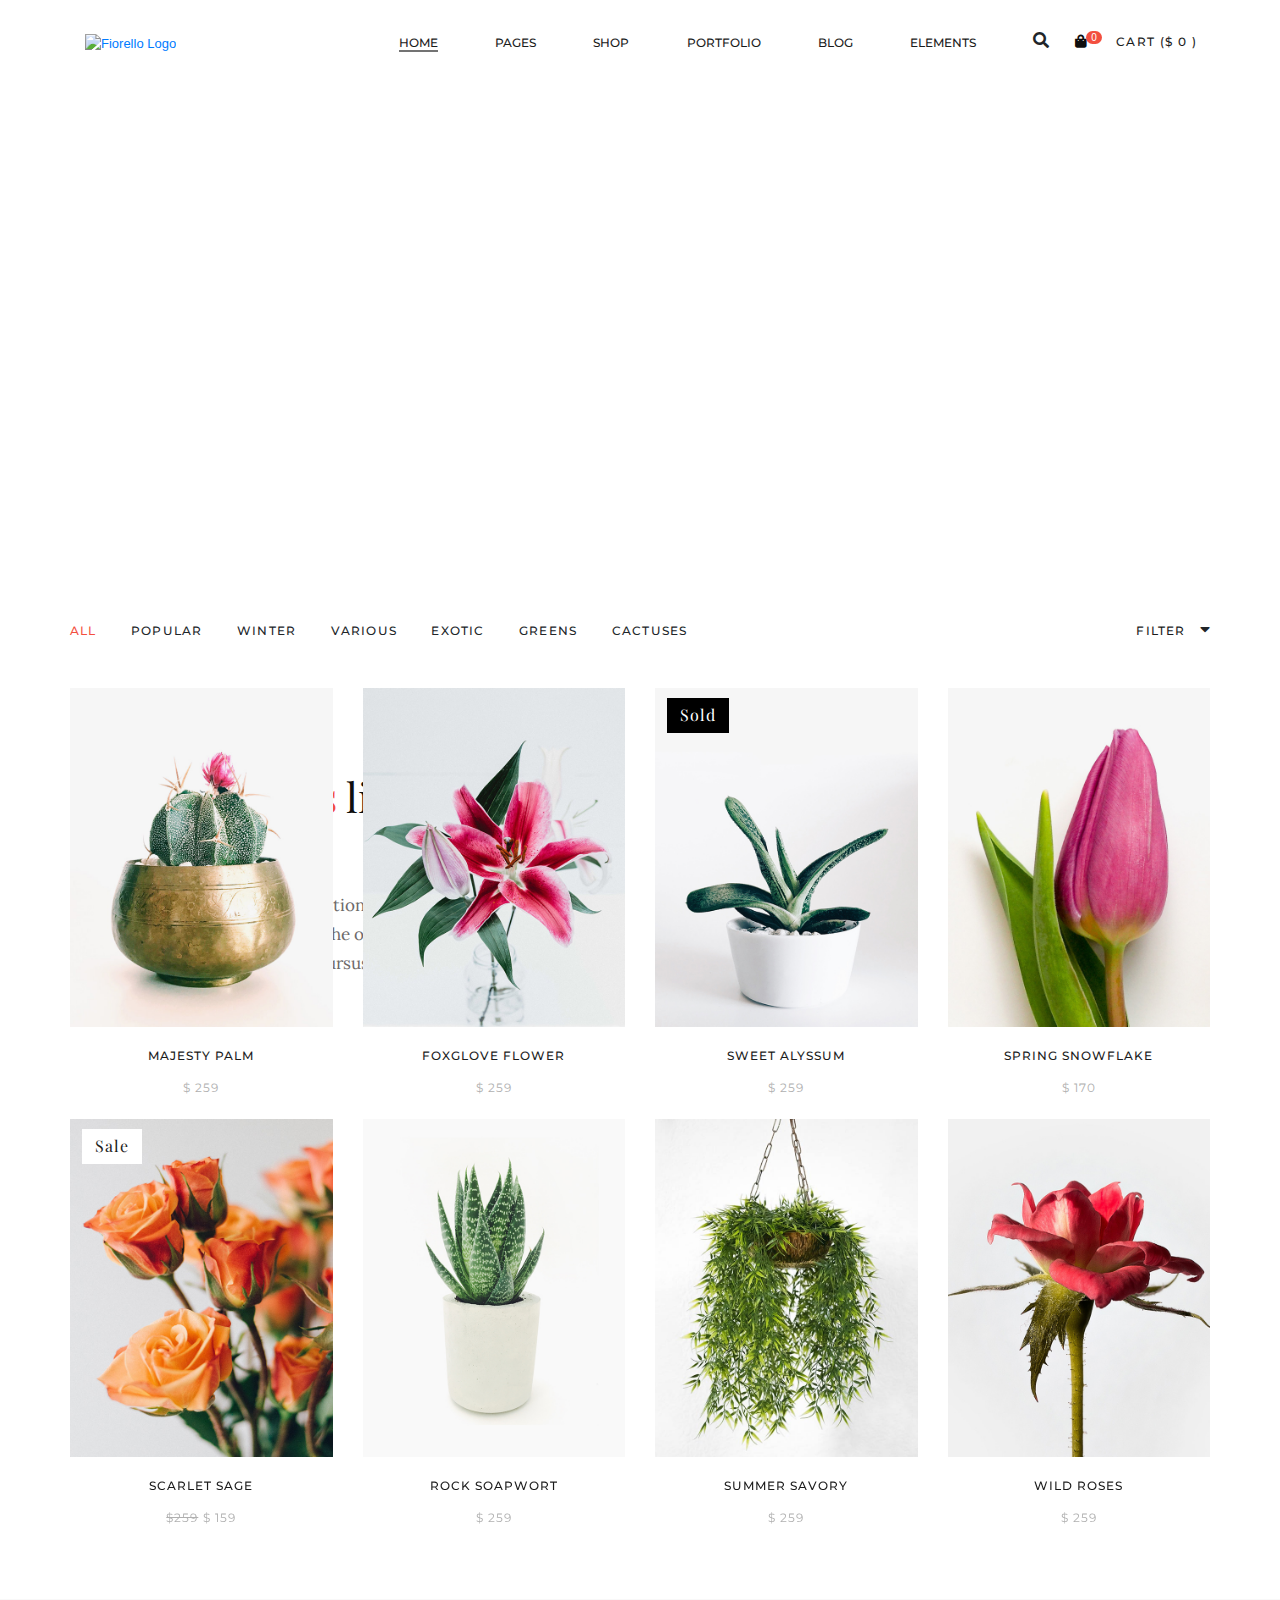
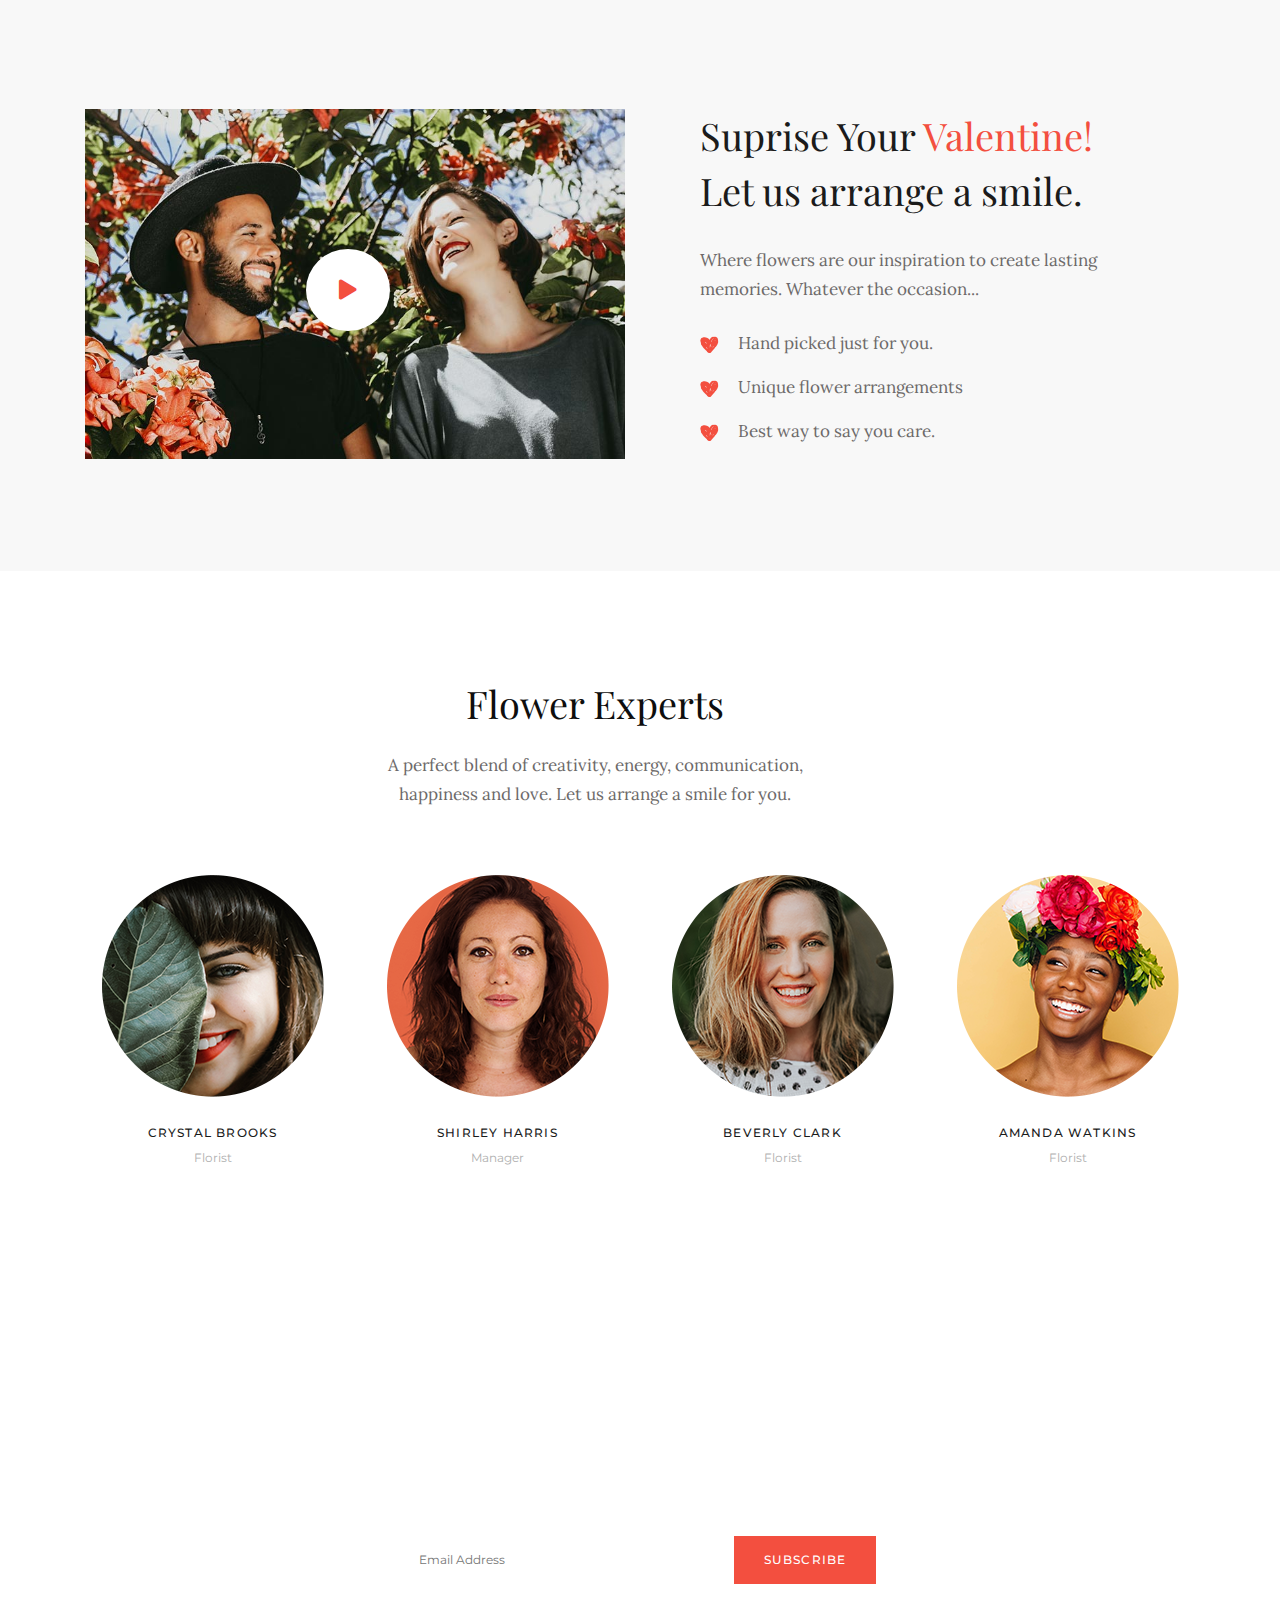
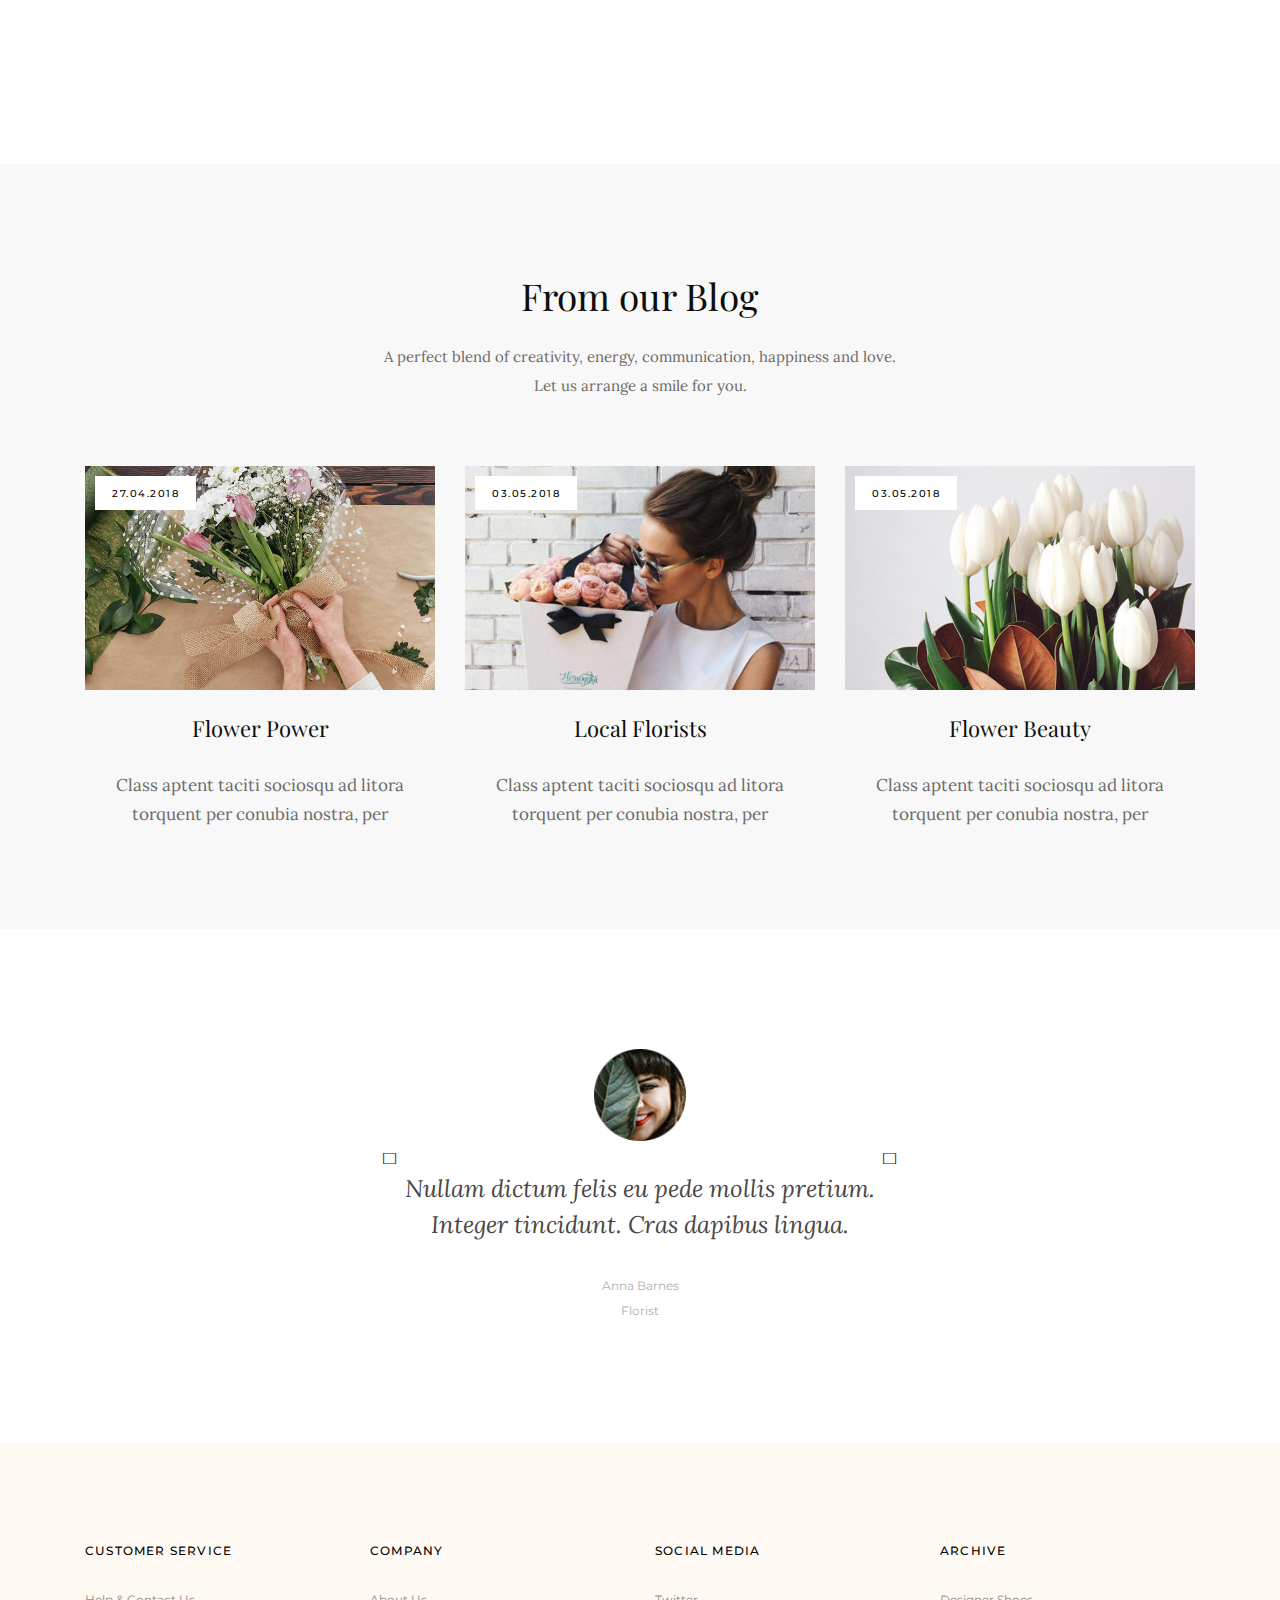
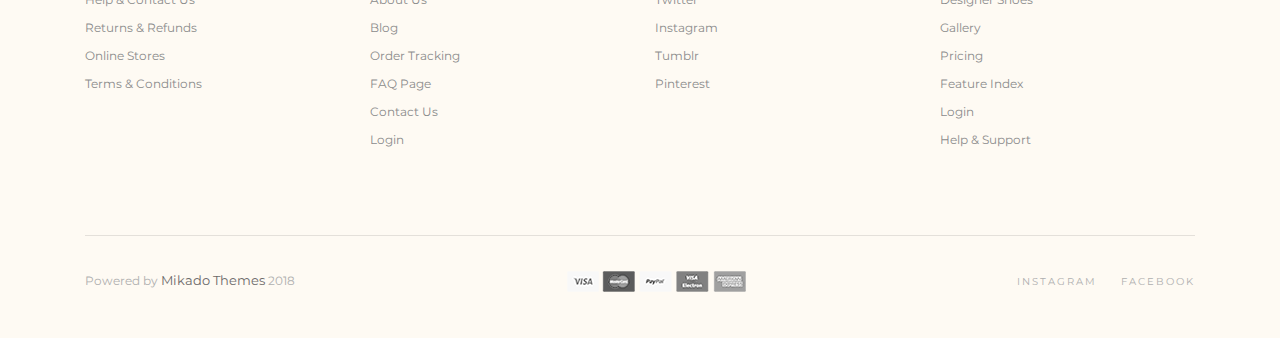
==== commit 99357a0a: "make pages responsive" ====
--- a/index.html
+++ b/index.html
@@ -1,22 +1,24 @@
 <!DOCTYPE html>
 <html lang="en">
-
 <head>
     <meta charset="UTF-8">
     <meta http-equiv="X-UA-Compatible" content="IE=edge">
     <meta name="viewport" content="width=device-width, initial-scale=1.0">
     <title>Fiorello</title>
     <link rel="stylesheet" href="./vegas/vegas.min.css">
-    <link rel="stylesheet" href="navbar.css">
-    <link rel="stylesheet" href="main.css">
+    <link rel="stylesheet" href="/CSS/navbar.css">
+    <link rel="stylesheet" href="/CSS/main.css">
     <link rel="stylesheet" href="https://pro.fontawesome.com/releases/v5.10.0/css/all.css" />
+    <script src="https://kit.fontawesome.com/5563866a19.js" crossorigin="anonymous"></script>
+
     <link rel="stylesheet" href="https://cdnjs.cloudflare.com/ajax/libs/twitter-bootstrap/4.1.3/css/bootstrap.min.css">
 </head>
-<body>
+ <body>
     <header class="head">
         <div class="container">
             <div class="row">
-                <div class="col-3">
+
+                <div class="col-lg-3">
                     <div class="logo">
                         <div class="img">
                             <a href="#" style="height: 25px">
@@ -26,10 +28,10 @@
                         </div>
                     </div>
                 </div>
-                <div class="col-9 d-none">
-                    <div class="navbar-icon">
+                <div class="col-9 display-none">
+                    <div class="navbar-icon ">
                         <div class="icon">
-                            <i class="fas fa-bars openSidebar"></i>
+                        <i class="fas fa-bars"></i>
                         </div>
                     </div>
                     <div class="navbar">
@@ -473,19 +475,13 @@
         </div>
     </header>
     <main>
-        <section>
-            <div id="slider" style="width: 100%; height: 477px;">
-                <div class="title">
-                  <h2>Send <span>flowers</span> like you mean it. </h2>
-                </div>   
-                <div class="title-text">
-                  <p>Where flowers are our inspiration to create lasting memories. Whatever the occasion, our flowers will make it special
-                   cursus a sit amet mauris. </p>
-                   <img src="./Main-Images/main-slider-sara.png" alt="">  
-                </div>
-                    <span class="arrows"><i class="fal fa-arrow-left"></i></span>
-                    <span class="arrows"><i class="fal fa-arrow-right"></i></span>
-            </div>
+        <section id="bigSlider" style="width: 100%; height: 474px;">
+          <div class="title">
+                <h2>Send <span>flowers</span> like you mean it. </h2>
+                <p>Where flowers are our inspiration to create lasting memories. Whatever the occasion, our flowers will make it special
+                    cursus a sit amet mauris. </p>
+                <img src="./Main-Images/main-slider-sara.png" alt="">
+          </div>   
         </section>
         <section id="products-card"> 
             <div class="container p-0">
@@ -536,7 +532,7 @@
                <div class="product-list all" id="1a">
                     <div class="row">
                             <div class="col-lg-3 col-md-6 col-xs-12">
-                                <div class="card">
+                                <div class="card" data-id="mehsul">
                                     <div class="image">
                                         <img class="first_img" src="Products-Images/card-kaktus-img.jpeg" title="Majesty Palm" alt="Product 1">
                                     </div>
@@ -606,9 +602,6 @@
                                     </div>
                                 </div>
                             </div>
-                    </div>
-                            
-                    <div class="row mt-2">
                             <div class="col-lg-3 col-md-6 col-xs-12">
                                 <div class="card">
                                     <div class="image">
@@ -682,6 +675,7 @@
                                 </div>
                             </div>
                     </div>
+
                </div>
                <div class="product-list popular" id="2a" style="display: none;">
                 <div class="row">
@@ -1357,7 +1351,7 @@
                 </div>
             </div>
         </section>
-            <section id="florist-slider1">
+        <section id="florist-slider1">
                 <div class="container">
 
                     <div class="row">
@@ -1393,9 +1387,7 @@
                         </div>
                     </div>
                 </div>
-            </section>
-            
-          
+        </section>
     </main>
     <footer>
         <div class="container">
@@ -1468,13 +1460,13 @@
             </div>
         </div>
     </footer> 
-   
- <script src="script.js"></script>
- </body>
 <script src="http://code.jquery.com/jquery.min.js"></script>
 <script src="./vegas/vegas.min.js"></script>
+<script src="/JS/main.js"></script>
+ </body>
+
     <script>
-        $("#slider").vegas({
+        $("#bigSlider").vegas({
             slides: [
                 { src: "./Main-Images/main-slider1.jpeg" },
                 { src: "./Main-Images/main-slider2.jpeg" },
@@ -1482,5 +1474,48 @@
             ]
         });
     </script>
+
+    <!-- <script>
+        let addcart=document.querySelectorAll('.add-cart');
+        let productCount=document.getElementById('productCount')
+        // let addbasket=document.querySelectorAll('.addBasket');
+        // console.log(addbasket);
+        // console.log(addcart);
+
+        addcart.forEach(addbtn=> 
+        addbtn.onclick=function(e){
+            e.preventDefault();
+            let id =this.parentElement.parentElement.getAttribute('data-id');
+            let localStorageArray=JSON.parse(localStorage.getItem('basket'));
+            let existProduct=localStorageArray.find(g => g.id==id);
+             if(existProduct===undefined){
+                 localStorageArray.push({
+                     id:id,
+                     name:this.parentElement.firstElementChild.innerText,
+                     count:1,
+                     price:this.nextElementSibling.lastElementChild.innerText,
+                     src:this.parentElement.firstElementChild.firstElementChild.getAttribute('src')
+                 })
+             }else
+             {
+                  existProduct.count+=1;
+                  existProduct.price*=existProduct.count;
+             };
+             localStorage.setItem('basket',JSON.stringify(localStorageArray));
+             GetBasketCount();
+        });
+
+        function GetBasketCount() {
+            let localStorageArray=JSON.parse(localStorage.getItem('basket'));
+            document.getElementById('productCount').innerText=localStorageArray.length;
+        }
+        GetBasketCount();
+
+        function SetBasket() {
+            if(!localStorage.getItem('basket')){
+                localStorage.setItem('basket',JSON.stringify([]));
+            }
+        }
+    </script> -->
     
 </html>--- a/CSS/navbar.css
+++ b/CSS/navbar.css
@@ -0,0 +1,1301 @@
+@charset "UTF-8";
+@import url("https://fonts.googleapis.com/css?family=Lora:400,400i|Montserrat:400,500|Playfair+Display&display=swap");
+* {
+  margin: 0;
+  padding: 0;
+  box-sizing: border-box;
+}
+body {
+  position: relative;
+}
+a {
+  text-decoration: none;
+  color: #6d6a6a;
+  font-size: 13px;
+  text-transform: capitalize;
+}
+a:hover {
+  text-decoration: none !important;
+}
+main {
+  transition: all 0.4s;
+  transition-timing-function: linear;
+}
+header .container .row .logo {
+  padding: 30px 0;
+}
+
+header .container .row .logo .img a img {
+  width: 80%;
+}
+
+header .container .row .navbar-icon .icon i {
+  font-size: 30px;
+  color: #adacac;
+  cursor: pointer;
+}
+
+header .container .row .navbar-icon .icon i:hover {
+  color: #726f6f;
+}
+
+header .container .row .navbar {
+  overflow-y: scroll;
+  box-shadow: -10px -10px 8px #eee;
+  transform: translate(340px);
+  position: fixed;
+  width: 330px;
+  height: 100%;
+  right: 0;
+  top: 0;
+  background: #ffffff;
+  z-index: 99999999;
+  transition: all 0.4s;
+  transition-timing-function: linear;
+}
+
+header .container .row .navbar {
+  visibility: hidden;
+}
+
+header .container .row .navbar .close i {
+  color: #f34f3f;
+  font-size: 25px;
+}
+header .container .row .navbar .close {
+  color: white;
+  cursor: pointer;
+  position: absolute;
+  top: 15px;
+  right: 15px;
+}
+header .container .row .navbar .navbar-list ul {
+  padding: 40px;
+  list-style: none;
+}
+header .container .row .navbar .navbar-list ul li {
+  padding: 8px;
+}
+header .container .row .navbar .navbar-list ul li i {
+  font-size: 12px;
+  color: #1b1b1b;
+  padding-left: 10px;
+}
+header .container .row .navbar .navbar-list ul li a {
+  color: #1b1b1b;
+  text-decoration: none;
+  font-family: "Montserrat", sans-serif;
+  font-size: 12px;
+  font-weight: 500;
+  text-transform: uppercase;
+  letter-spacing: 0.1em;
+}
+
+header .container .row .navbar .navbar-list ul li div {
+  display: none;
+  padding: 10px 0;
+}
+
+header .container .row .navbar-list ul li div ul li a {
+  font-size: 12px;
+  font-family: "Montserrat", sans-serif;
+  letter-spacing: 0px;
+  color: #8b8b8b;
+  text-transform: capitalize;
+}
+
+header .container .row .navbar .navbar-list ul li div ul li i {
+  color: #8b8b8b;
+}
+
+header .container .row nav {
+  height: 100%;
+}
+
+header .container .row nav ul {
+  height: 100%;
+  list-style-type: none;
+}
+
+header .container .row nav ul li {
+  padding: 30px 0;
+  cursor: pointer;
+}
+
+header .container .row nav ul li:hover a::after {
+  width: 100%;
+}
+
+header .container .row nav ul li a {
+  position: relative;
+  text-transform: uppercase;
+  font-family: "Montserrat", sans-serif;
+  font-size: 12px;
+  font-weight: 500;
+  color: #1b1b1b;
+}
+
+header .container .row nav ul li a::after {
+  content: "";
+  position: absolute;
+  top: 15px;
+  left: 0;
+  width: 0;
+  height: 1.5px;
+  background: #737373;
+  transition: width 0.2s ease-out;
+}
+
+header .container .row nav ul li a.selected::after {
+  width: 100%;
+}
+
+header .container .row nav ul li.home a {
+  position: relative;
+}
+
+header .container .row nav ul li.home:hover .sub_home {
+  height: 300px;
+  opacity: 1;
+  overflow: visible;
+  z-index: 9;
+  visibility: visible;
+}
+
+header .container .row nav ul li.home .sub_home {
+  box-shadow: 5px 5px 7px #eee;
+  visibility: hidden;
+  opacity: 0;
+  height: 0;
+  overflow: hidden;
+  position: absolute;
+  top: 86px;
+  left: 40px;
+  background: #fff;
+  -webkit-transition: all 0.2s linear;
+  transition: all 0.2s linear;
+}
+header .container .row nav ul li.home .sub_home ul {
+  padding: 20px;
+}
+nav ul li.home .sub_home ul li,
+nav ul li.pages .sub_pages ul li,
+nav ul li.shop .sub_shop ul li,
+nav
+  ul
+  li.portfolio
+  .sub_portfolio
+  ul
+  li.portfolio_single
+  .sub_portfolio_single
+  ul
+  li,
+nav ul li.blog .sub_blog ul li.post_types .sub_post_types ul li,
+nav
+  ul
+  li.portfolio
+  .sub_portfolio
+  ul
+  li.portfolio_layouts
+  .sub_portfolio_layouts
+  ul
+  li {
+  padding: 0 0 15px 0;
+  width: 160px;
+}
+header .container .row nav ul li.home .sub_home ul li:hover a::after {
+  width: 100%;
+}
+header .container .row nav ul li.home .sub_home ul li a::after {
+  width: 0;
+}
+
+header .container .row nav ul li.pages:hover .sub_pages {
+  z-index: 99;
+  visibility: visible;
+  height: 150px;
+  opacity: 1;
+  overflow: visible;
+}
+
+header .container .row nav ul li.pages .sub_pages {
+  box-shadow: 5px 5px 7px #eee;
+  visibility: hidden;
+  opacity: 0;
+  height: 0;
+  overflow: hidden;
+  position: absolute;
+  top: 86px;
+  left: 137px;
+  background: #fff;
+  transition: all 0.2s linear;
+}
+header .container .row nav ul li.pages .sub_pages ul {
+  padding: 20px;
+}
+header .container .row nav ul li.pages .sub_pages ul li:hover a::after {
+  width: 100%;
+}
+header .container .row nav ul li.pages .sub_pages ul li a::after {
+  width: 0;
+}
+
+header .container .row nav ul li.shop:hover .sub_shop {
+  z-index: 999;
+  visibility: visible;
+  height: 460px;
+  opacity: 1;
+  overflow: visible;
+}
+header .container .row nav ul li.shop .sub_shop {
+  box-shadow: 5px 5px 7px #eee;
+  visibility: hidden;
+  opacity: 0;
+  height: 0;
+  overflow: hidden;
+  position: absolute;
+  top: 86px;
+  left: -270px;
+  background: #fff;
+  transition: all 0.2s linear;
+}
+
+header .container .row nav ul li.shop .sub_shop ul {
+  padding: 0 52px;
+}
+
+header .container .row nav ul li.shop .sub_shop ul h4 {
+  font-family: "Playfair Display", serif;
+  font-weight: 500;
+  margin: 25px 0;
+}
+
+header .container .row nav ul li.shop .sub_shop ul li:hover a::after {
+  width: 100%;
+}
+header .container .row nav ul li.shop .sub_shop ul li a::after {
+  width: 0;
+}
+
+header .container .row nav ul li.portfolio:hover .sub_portfolio {
+  z-index: 9999;
+  visibility: visible;
+  height: 230px;
+  opacity: 1;
+  overflow: visible;
+}
+header .container .row nav ul li.portfolio .sub_portfolio {
+  box-shadow: 5px 5px 7px #eee;
+  visibility: hidden;
+  opacity: 0;
+  height: 0;
+  overflow: hidden;
+  position: absolute;
+  top: 86px;
+  left: 315px;
+  background: #fff;
+  transition: all 0.2s linear;
+}
+header .container .row nav ul li.portfolio .sub_portfolio ul {
+  padding: 0px;
+}
+header .container .row nav ul li.portfolio .sub_portfolio ul li {
+  padding: 10px 20px;
+  width: 200px;
+}
+header .container .row nav ul li.portfolio .sub_portfolio ul li:hover a::after {
+  width: 100%;
+}
+header .container .row nav ul li.portfolio .sub_portfolio ul li a::after {
+  width: 0;
+}
+header
+  .container
+  .row
+  nav
+  ul
+  li.portfolio
+  .sub_portfolio
+  ul
+  li.portfolio_layouts:hover
+  .sub_portfolio_layouts {
+  visibility: visible;
+  height: 235px;
+  opacity: 1;
+  overflow: visible;
+}
+
+header
+  .container
+  .row
+  nav
+  ul
+  li.portfolio
+  .sub_portfolio
+  ul
+  li.portfolio_layouts
+  i {
+  color: #737373;
+  font-size: 12px;
+  padding-left: 18px;
+}
+
+header
+  .container
+  .row
+  nav
+  ul
+  li.portfolio
+  .sub_portfolio
+  ul
+  li.portfolio_layouts
+  .sub_portfolio_layouts {
+  box-shadow: 5px 5px 7px #eee;
+  visibility: hidden;
+  opacity: 0;
+  height: 0;
+  overflow: hidden;
+  position: absolute;
+  top: 115px;
+  left: 200px;
+  background: #fff;
+  transition: all 0.2s linear;
+}
+
+header
+  .container
+  .row
+  nav
+  ul
+  li.portfolio
+  .sub_portfolio
+  ul
+  li.portfolio_layouts
+  .sub_portfolio_layouts
+  ul {
+  padding: 20px;
+}
+
+header
+  .container
+  .row
+  nav
+  ul
+  li.portfolio
+  .sub_portfolio
+  ul
+  li.portfolio_layouts
+  .sub_portfolio_layouts
+  ul
+  li:hover
+  a::after {
+  width: 100%;
+}
+header
+  .container
+  .row
+  nav
+  ul
+  li.portfolio
+  .sub_portfolio
+  ul
+  li.portfolio_layouts
+  .sub_portfolio_layouts
+  ul
+  li
+  a::after {
+  width: 0;
+}
+
+header
+  .container
+  .row
+  nav
+  ul
+  li.portfolio
+  .sub_portfolio
+  ul
+  li.portfolio_single:hover
+  .sub_portfolio_single {
+  visibility: visible;
+  height: 225px;
+  opacity: 1;
+  overflow: visible;
+}
+
+header
+  .container
+  .row
+  nav
+  ul
+  li.portfolio
+  .sub_portfolio
+  ul
+  li.portfolio_single
+  i {
+  color: #737373;
+  font-size: 12px;
+  padding-left: 30px;
+}
+
+header
+  .container
+  .row
+  nav
+  ul
+  li.portfolio
+  .sub_portfolio
+  ul
+  li.portfolio_single
+  .sub_portfolio_single {
+  box-shadow: 5px 5px 7px #eee;
+  visibility: hidden;
+  opacity: 0;
+  height: 0;
+  overflow: hidden;
+  position: absolute;
+  top: 155px;
+  left: 200px;
+  background: #fff;
+  transition: all 0.2s linear;
+}
+
+header
+  .container
+  .row
+  nav
+  ul
+  li.portfolio
+  .sub_portfolio
+  ul
+  li.portfolio_single
+  .sub_portfolio_single
+  ul {
+  padding: 20px;
+}
+header
+  .container
+  .row
+  nav
+  ul
+  li.portfolio
+  .sub_portfolio
+  ul
+  li.portfolio_single
+  .sub_portfolio_single
+  ul
+  li:hover
+  a::after {
+  width: 100%;
+}
+header
+  .container
+  .row
+  nav
+  ul
+  li.portfolio
+  .sub_portfolio
+  ul
+  li.portfolio_single
+  .sub_portfolio_single
+  ul
+  li
+  a::after {
+  width: 0;
+}
+header .container .row nav ul li.blog:hover .sub_blog {
+  z-index: 99999;
+  visibility: visible;
+  height: 155px;
+  opacity: 1;
+  overflow: visible;
+}
+nav ul li.blog .sub_blog,
+nav ul li.elements .sub_elements {
+  box-shadow: 5px 5px 7px #eee;
+  visibility: hidden;
+  opacity: 0;
+  height: 0;
+  overflow: hidden;
+  position: absolute;
+  top: 86px;
+  left: 425px;
+  background: #fff;
+  transition: all 0.2s linear;
+}
+header .container .row nav ul li.blog .sub_blog ul {
+  padding: 0px;
+}
+
+header .container .row nav ul li.blog .sub_blog ul li {
+  padding: 10px 20px;
+  width: 200px;
+}
+
+header .container .row nav ul li.blog .sub_blog ul li:hover a::after {
+  width: 100%;
+}
+header .container .row nav ul li.blog .sub_blog ul li a::after {
+  width: 0;
+}
+
+header
+  .container
+  .row
+  nav
+  ul
+  li.blog
+  .sub_blog
+  ul
+  li.post_types:hover
+  .sub_post_types {
+  visibility: visible;
+  height: 260px;
+  opacity: 1;
+  overflow: visible;
+}
+
+header .container .row nav ul li.blog .sub_blog ul li.post_types i {
+  color: #737373;
+  font-size: 12px;
+  padding-left: 25px;
+}
+
+nav ul li.blog .sub_blog ul li.post_types .sub_post_types {
+  box-shadow: 5px 5px 7px #eee;
+  visibility: hidden;
+  opacity: 0;
+  height: 0;
+  overflow: hidden;
+  position: absolute;
+  top: 70px;
+  left: 200px;
+  background: #fff;
+  transition: all 0.2s linear;
+}
+header
+  .container
+  .row
+  nav
+  ul
+  li.blog
+  .sub_blog
+  ul
+  li.post_types
+  .sub_post_types
+  ul
+  li:hover
+  a::after {
+  width: 100%;
+}
+header
+  .container
+  .row
+  nav
+  ul
+  li.blog
+  .sub_blog
+  ul
+  li.post_types
+  .sub_post_types
+  ul
+  li
+  a::after {
+  width: 0;
+}
+header
+  .container
+  .row
+  nav
+  ul
+  li.blog
+  .sub_blog
+  ul
+  li.post_types
+  .sub_post_types
+  ul {
+  padding: 20px;
+}
+nav ul li.elements:hover .sub_elements {
+  z-index: 99999;
+  visibility: visible;
+  height: 155px;
+  opacity: 1;
+  overflow: visible;
+}
+header .container .row nav ul li.elements .sub_elements ul li {
+  padding: 7px 20px;
+  width: 200px;
+}
+header .container .row nav ul li.elements .sub_elements ul li:hover a::after {
+  width: 100%;
+}
+
+header .container .row nav ul li.elements .sub_elements ul li i {
+  color: #737373;
+  font-size: 12px;
+}
+
+header .container .row nav ul li.elements .sub_elements ul li a {
+  float: right;
+  color: #737373;
+  font-size: 13px;
+  text-transform: capitalize;
+}
+
+header .container .row nav ul li.elements .sub_elements ul li a::after {
+  width: 0;
+}
+
+header
+  .container
+  .row
+  nav
+  ul
+  li.elements
+  .sub_elements
+  ul
+  li.classic:hover
+  .sub_classic {
+  visibility: visible;
+  height: 260px;
+  opacity: 1;
+  overflow: visible;
+}
+
+header .container .row nav ul li.elements .sub_elements ul li.classic a i {
+  padding-left: 25px;
+}
+
+header
+  .container
+  .row
+  nav
+  ul
+  li.elements
+  .sub_elements
+  ul
+  li.classic
+  .sub_classic {
+  box-shadow: 5px 5px 7px #eee;
+  visibility: hidden;
+  opacity: 0;
+  height: 0;
+  overflow: hidden;
+  position: absolute;
+  top: 0px;
+  left: -220px;
+  background: #fff;
+  transition: all 0.2s linear;
+}
+
+header
+  .container
+  .row
+  nav
+  ul
+  li.elements
+  .sub_elements
+  ul
+  li.classic
+  .sub_classic
+  ul {
+  padding: 20px 30px;
+}
+
+header
+  .container
+  .row
+  nav
+  ul
+  li.elements
+  .sub_elements
+  ul
+  li.classic
+  .sub_classic
+  ul
+  li {
+  padding: 10px 0;
+  width: 160px;
+  height: 45px;
+}
+
+header
+  .container
+  .row
+  nav
+  ul
+  li.elements
+  .sub_elements
+  ul
+  li.classic
+  .sub_classic
+  ul
+  li:hover
+  a::after {
+  width: 100%;
+}
+header
+  .container
+  .row
+  nav
+  ul
+  li.elements
+  .sub_elements
+  ul
+  li.classic
+  .sub_classic
+  ul
+  li
+  a::after {
+  width: 0;
+}
+
+header
+  .container
+  .row
+  nav
+  ul
+  li.elements
+  .sub_elements
+  ul
+  li.infographic:hover
+  .sub_infographic {
+  visibility: visible;
+  height: 260px;
+  opacity: 1;
+  overflow: visible;
+}
+
+header .container .row nav ul li.elements .sub_elements ul li.infographic a i {
+  padding-left: 25px;
+}
+
+header
+  .container
+  .row
+  nav
+  ul
+  li.elements
+  .sub_elements
+  ul
+  li.infographic
+  .sub_infographic {
+  box-shadow: 5px 5px 7px #eee;
+  visibility: hidden;
+  opacity: 0;
+  height: 0;
+  overflow: hidden;
+  position: absolute;
+  top: 45px;
+  left: -220px;
+  background: #fff;
+  transition: all 0.2s linear;
+}
+
+header
+  .container
+  .row
+  nav
+  ul
+  li.elements
+  .sub_elements
+  ul
+  li.infographic
+  .sub_infographic
+  ul {
+  padding: 20px 30px;
+}
+
+header
+  .container
+  .row
+  nav
+  ul
+  li.elements
+  .sub_elements
+  ul
+  li.infographic
+  .sub_infographic
+  ul
+  li {
+  padding: 10px 0;
+  width: 160px;
+  height: 45px;
+}
+
+header
+  .container
+  .row
+  nav
+  ul
+  li.elements
+  .sub_elements
+  ul
+  li.infographic
+  .sub_infographic
+  ul
+  li:hover
+  a::after {
+  width: 100%;
+}
+header
+  .container
+  .row
+  nav
+  ul
+  li.elements
+  .sub_elements
+  ul
+  li.infographic
+  .sub_infographic
+  ul
+  li
+  a::after {
+  width: 0;
+}
+header
+  .container
+  .row
+  nav
+  ul
+  li.elements
+  .sub_elements
+  ul
+  li.interactive:hover
+  .sub_interactive {
+  visibility: visible;
+  height: 300px;
+  opacity: 1;
+  overflow: visible;
+}
+
+header .container .row nav ul li.elements .sub_elements ul li.interactive a i {
+  padding-left: 25px;
+}
+
+header
+  .container
+  .row
+  nav
+  ul
+  li.elements
+  .sub_elements
+  ul
+  li.interactive
+  .sub_interactive {
+  box-shadow: 5px 5px 7px #eee;
+  visibility: hidden;
+  opacity: 0;
+  height: 0;
+  overflow: hidden;
+  position: absolute;
+  top: 95px;
+  left: -220px;
+  background: #fff;
+  transition: all 0.2s linear;
+}
+
+header
+  .container
+  .row
+  nav
+  ul
+  li.elements
+  .sub_elements
+  ul
+  li.interactive
+  .sub_interactive
+  ul {
+  padding: 20px 30px;
+}
+
+header
+  .container
+  .row
+  nav
+  ul
+  li.elements
+  .sub_elements
+  ul
+  li.interactive
+  .sub_interactive
+  ul
+  li {
+  padding: 10px 0;
+  width: 160px;
+  height: 45px;
+}
+
+header
+  .container
+  .row
+  nav
+  ul
+  li.elements
+  .sub_elements
+  ul
+  li.interactive
+  .sub_interactive
+  ul
+  li:hover
+  a::after {
+  width: 100%;
+}
+header
+  .container
+  .row
+  nav
+  ul
+  li.elements
+  .sub_elements
+  ul
+  li.interactive
+  .sub_interactive
+  ul
+  li
+  a::after {
+  width: 0;
+}
+
+header
+  .container
+  .row
+  nav
+  ul
+  li.elements
+  .sub_elements
+  ul
+  li.typography:hover
+  .sub_typography {
+  visibility: visible;
+  height: 395px;
+  opacity: 1;
+  overflow: visible;
+}
+header
+  .container
+  .row
+  nav
+  ul
+  li.elements
+  .sub_elements
+  ul
+  li.typography
+  .sub_typography {
+  box-shadow: 5px 5px 7px #eee;
+  visibility: hidden;
+  opacity: 0;
+  height: 0;
+  overflow: hidden;
+  position: absolute;
+  top: 135px;
+  left: -220px;
+  background: #fff;
+  transition: all 0.2s linear;
+}
+
+header
+  .container
+  .row
+  nav
+  ul
+  li.elements
+  .sub_elements
+  ul
+  li.typography
+  .sub_typography
+  ul {
+  padding: 20px 30px;
+}
+
+header
+  .container
+  .row
+  nav
+  ul
+  li.elements
+  .sub_elements
+  ul
+  li.typography
+  .sub_typography
+  ul
+  li {
+  padding: 10px 0;
+  width: 160px;
+  height: 45px;
+}
+
+header
+  .container
+  .row
+  nav
+  ul
+  li.elements
+  .sub_elements
+  ul
+  li.typography
+  .sub_typography
+  ul
+  li:hover
+  a::after {
+  width: 100%;
+}
+header
+  .container
+  .row
+  nav
+  ul
+  li.elements
+  .sub_elements
+  ul
+  li.typography
+  .sub_typography
+  ul
+  li
+  a::after {
+  width: 0;
+}
+.search-basket {
+  padding: 29px 0px;
+}
+.search-basket .row .search {
+  position: relative;
+}
+.search-basket .row .search i:hover {
+  cursor: pointer;
+  color: #f34f3f;
+}
+.search-basket .row .search .searchArea {
+  display: none;
+  position: absolute;
+  top: 57px;
+  left: -242px;
+}
+.search-basket .row .search .searchArea form input {
+  padding: 10px 20px;
+  width: 280px;
+}
+.search-basket .row .search .searchArea form button {
+  position: absolute;
+  position: absolute;
+  top: 9px;
+  right: 15px;
+  background: white;
+  border: none;
+}
+.search-basket .row .search .searchArea form button i:hover {
+  color: #f34f3f;
+}
+
+.search-basket .row .basket {
+  position: relative;
+}
+
+header .container .row .search-basket .row .basket a {
+  color: #0e0e0e;
+}
+.row .search-basket .row .basket a sup {
+  color: #ffffff;
+  background: #f34f3f;
+  padding: 1px 5px;
+  border-radius: 10px;
+  font-size: 10px;
+}
+.search-basket .row .basket span {
+  font-family: "Montserrat", sans-serif;
+  font-size: 12px;
+  font-weight: 500;
+  color: #1b1b1b;
+  text-transform: uppercase;
+  letter-spacing: 1.3px;
+}
+.search-basket .row .basket span.cart {
+  padding-left: 10px;
+}
+
+.navbar-icon {
+  display: none;
+}
+.display-none {
+  display: none;
+}
+
+@media only screen and (max-width: 1024px) {
+   .head .col-9 {
+    display: flex;
+    align-items: center;
+    justify-content: end;
+  }
+  .navbar-icon {
+    display: inline !important;
+  }
+}
+
+
+
+@media only screen and (max-width: 996px) {
+  header nav, header .search-basket {
+    display: none;
+  }
+  header.main .logo img {
+    width: 170% !important;
+  }
+  footer .copyright {
+    display: flex;
+    flex-direction: column;
+    text-align: center;
+  }
+  #video .content {
+    margin-top: 40px;
+  }
+  #product-tab-menu .menus .menu {
+    padding: 20px !important;
+  }
+  #thirdTab .menu {
+    padding: 20px 0px !important;
+  }
+}
+
+@media only screen and (max-width: 990px) and (min-width: 768px) {
+  #orangeAmaryllis .content .quantityAdd{
+    width: 50%;
+    display: flex !important;
+  }
+} 
+  
+@media only screen and (max-width: 768px) and (min-width: 600px) {
+   #orangeAmaryllis .content .quantityAdd {
+    width: 100%;
+  }
+   #orangeAmaryllis .content .quantity span {
+    padding: 18px 0px 18px 10px !important;
+  }
+  #product-tab-menu .menus .menu {
+    padding: 20px 3px !important;
+  }
+}
+
+@media only screen and (max-width: 820px) {
+  #products-card .productAllNav .products-navbar h6 {
+    display: inline-block !important;
+  }
+  #products-card .productAllNav .products-navbar ul {
+    display: none;
+    width: 25%;
+  }
+  #products-card .productAllNav .filter {
+    display: flex;
+  }
+  #products-card .productAllNav .filter .sub-filter {
+    top: 48px !important;
+  }
+}
+
+@media only screen and (max-width: 600px) {
+  #product-tab-menu .menus .menu {
+    text-align: center;
+  }
+  #bigSlider .title {
+    width: 70% !important;
+  } 
+}
+
+@media only screen and (max-width: 1300px) and (min-width: 1040px) {
+  #bigSlider .title {
+    position: absolute;
+    top: 15% !important;
+    left: 100px !important;
+  }
+  #bigSlider .title h2 {
+    padding: 0 0 10px 0 !important;
+  }
+  #bigSlider .title p {
+    padding: 0 0 10px 0 !important;
+  }
+}
+
+@media only screen and (max-width: 1040px) and (min-width: 890px) {
+  #bigSlider .title {
+    position: absolute;
+    top: 15% !important;
+    left: 100px !important;
+  }
+  #bigSlider .title h2 {
+    padding: 0 0px 10px 0 !important;
+  }
+  #bigSlider .title p {
+    padding: 0 0px 10px 0 !important;
+  }
+}
+
+@media only screen and (max-width: 890px) {
+  #bigSlider .title {
+    position: absolute;
+    top: 15% !important;
+    left: 100px !important;
+  }
+  #bigSlider .title h2 {
+    padding: 0 0px 10px 0 !important;
+  }
+ #bigSlider .title p {
+    padding: 0 0px 10px 0 !important;
+  }
+}
+
+@media only screen and (max-width: 1080px) {
+  #firstTab .menus .menu {
+    padding: 20px 22px !important;
+  }
+}
+
+@media only screen and (max-width: 576px) {
+  footer .footer-item{
+      margin-left: 50px;
+  }
+   .fa-bars{
+   position:relative;
+   z-index: 3;
+   bottom: 57px;
+   float: left;
+  }
+ #bigSlider .title{
+    position: absolute;
+    top: 15% !important;
+    left: 100px !important;
+    width: 60%;
+ }
+  #bigSlider .title h2 {
+    padding: 0 0px 10px 0 !important;
+  }
+ #bigSlider .title p {
+    padding: 0 0px 10px 0 !important;
+  }
+  #shop-products .shopProduct:hover .image-hover {
+    padding: 200px 0 !important;
+  }
+}
+
+@media only screen and (max-width: 1200px) and (min-width: 996px) {
+  #orangeAmaryllis .content .quantityAdd {
+    display: block !important;
+  }
+  header.main .logo img {
+    width: 130% !important;
+  }
+}
+
+@media only screen and (max-width: 1200px) {
+ #orangeAmaryllis .content .add-cart {
+    padding: 15px 20px !important;
+  }
+  header.main nav, header.main .search-basket {
+    display: none;
+  }
+  header.main .col-9 {
+    display: block !important;
+  }
+  header.main .navbar-icon {
+    display: block !important;
+  }
+}
--- a/CSS/main.css
+++ b/CSS/main.css
@@ -0,0 +1,723 @@
+
+#bigSlider .title {
+  width: 30%;
+  position: absolute;
+  top: 20%;
+  left: 200px;
+}
+
+#bigSlider .title h2 {
+  padding: 0 90px 15px 0;
+  color: #0e0e0e;
+  font-family: "Playfair Display", serif;
+  font-size: 41px;
+  line-height: 51px;
+  font-weight: 400;
+}
+
+#bigSlider .title h2 span {
+  color: #f34f3f;
+}
+
+#bigSlider .title p {
+  padding: 0 10px 10px 0;
+  color: #6D6A6A;
+  font-size: 17px;
+  font-family: "Lora", serif;
+  line-height: 29px;
+  font-weight: 400;
+}
+
+#bigSlider .title img {
+  width: 197px;
+  height: 56px;
+}
+
+
+ #products-card{
+    padding-top: 60px;
+ }
+ .products-navbar h6 {
+  display: none;
+  font-size: 12px;
+  color: #1b1b1b;
+  font-family: "Montserrat", sans-serif;
+  text-transform: uppercase;
+  letter-spacing: .1em;
+  font-weight: 500;
+}
+ .products-navbar{
+     padding-bottom: 20px;
+ }
+ .products-navbar ul{
+     list-style-type: none;
+ }
+ .products-navbar ul li{
+      display: inline-block;
+      padding-right: 30px;
+ }
+ .products-navbar ul li a{
+     transition: all 0.2s linear;
+    
+ }
+ .products-navbar ul li a:hover{
+     cursor: pointer !important;
+     color: #f34f3f !important;
+ }
+.filter{
+    position: relative;
+    padding-bottom: 20px;
+}
+.filter:hover .sub-filter{
+    visibility:visible;
+    opacity: 1;
+}
+.filter span{
+    padding-right: 10px;
+    cursor: pointer;
+}
+.filter i{
+    cursor: pointer;
+}
+.products-navbar ul li a,.filter span{
+     font-size: 12px;
+     color: #1b1b1b;
+     font-family: "Montserrat", sans-serif;
+     text-transform: uppercase;
+     letter-spacing: .1em;
+     font-weight: 500;
+}
+.filter .sub-filter{
+    opacity: 0;
+    visibility: hidden;
+    background: #ffffff;
+    position: absolute;
+    top: 60px;
+    left: -335px;
+    width: 408px;
+    z-index: 9999999;
+    padding: 10px 0 10px 15px;
+}
+.filter .sub-filter ul{
+    list-style-type: none;
+    padding: 0 25px;
+}
+.filter .sub-filter ul h4{
+    font-family: "Playfair Display", serif;
+    line-height: 1.363em;
+    font-size: 23px;
+    color: #1b1b1b;
+    font-weight: 500;
+}
+.sub-filter ul li{
+    padding-bottom: 7px;
+}
+.sub-filter ul li a{
+    font-size: 13px;
+    font-family: "Montserrat", sans-serif;
+    font-weight: 500;
+    line-height: 24px;
+    color: #6D6A6A;
+}
+.sub-filter ul li a:hover{
+     color: #0e0e0e;
+}
+
+#allProducts{
+     padding: 10px 0 50px 0;
+}
+.product-list .card{
+    cursor: pointer;
+    border: none; 
+}
+.product-list .card .image img{
+    width: 100%;
+    transition: transform .2s ease-out;
+    transform: scale(1) translateZ(0);
+}
+.product-list .card:hover .image img{
+    transform: scale(1.05) translateZ(0);
+}
+.product-list .card:hover .add-cart{
+      transform: translateX(-50%) !important;
+      opacity: 1 !important;
+}
+.product-list .card:hover .price{
+     transform: translateX(60px);
+     opacity: 0;
+}
+ .product-list .card .image{
+      overflow: hidden;
+}
+
+.card .image .info{
+    z-index: 9999;
+    position: absolute;
+    top: 10px;
+    left: 12px;
+    padding: 5px 13px;
+    letter-spacing: 1px;
+    background: #000;
+} 
+.card .image .info.sale {
+  background: #ffffff;
+}
+.card .image .info.sale span {
+  color: #1b1b1b;
+}
+.card .image .info.new {
+  background: #f34f3f;
+}
+.card .image .info.new span {
+  color: #ffffff;
+}
+.card .image .info span {
+  font-size: 17px -1;
+  font-family: "Playfair Display", serif;
+  color: #ffffff;
+}
+.card .title {
+  position: relative;
+  padding: 20px 0;
+}
+.card .title p,.card .title span {
+  font-weight: 500;
+  letter-spacing: 1px;
+  margin-bottom: 10px;
+  color: #1b1b1b;
+  font-family: "Montserrat", sans-serif;
+  font-size: 12px;
+}
+ .card .title .price {
+  display: inline-block;
+  position: relative;
+  transition: all .3s ease;
+}
+.card .title .price span {
+  font-weight: normal;
+  color: #AFAFAF;
+}
+.card .title .add-cart {
+  display: inline-block;
+  position: absolute;
+  top: 53px;
+  left: 50%;
+  opacity: 0;
+  transform: translateX(-100%);
+  transition: all .4s ease;
+}
+ .card .title .add-cart p {
+  font-weight: normal;
+  color: #AFAFAF;
+}
+ .card .title .add-cart p:hover {
+  color: #f34f3f;
+}
+#video {
+  background: #f8f8f8;
+  padding: 110px 0;
+}
+#video .video {
+  overflow: hidden;
+}
+.video:hover .image a img {
+   transform: scale(1.05) translateZ(0);
+}
+ .video .image {
+  position: relative;
+}
+.video .image a img {
+  width: 100%;
+  transform: scale(1) translateZ(0);
+  transition: transform 0.3s ease;
+}
+ .play {
+  cursor: pointer;
+  position: absolute;
+  top: 40%;
+  left: 41%;
+}
+.play i {
+  color: #f34f3f;
+  background: #ffffff;
+  border-radius: 50%;
+  padding: 31px 33px;
+  font-size: 20px;
+}
+#video .content {
+  padding: 0 45px;
+}
+
+#video .content h2 {
+  color: #1b1b1b;
+  font-family: "Playfair Display", serif;
+  font-weight: 400;
+  font-size: 38px;
+  line-height: 1.447em;
+}
+
+ .content h2 span {
+  color: #f34f3f;
+}
+ .content p {
+  font-size: 17px;
+  line-height: 29px;
+  margin-top: 27px;
+  font-family: "Lora", serif;
+  color: #6D6A6A;
+}
+ .content .title {
+  margin-top: 25px;
+}
+ .content .title .img {
+  display: inline-block;
+}
+.content .title p {
+  display: inline-block;
+  margin: 0 0 15px 15px;
+}
+
+#expertArea{
+ padding: 60px 0 120px;
+}
+
+ #expertArea .container .text {
+  padding: 50px 0;
+}
+#expertArea .container .text h2 {
+  margin-right: 90px;
+  font-family: "Playfair Display", serif;
+  font-size: 38px;
+  color: #0e0e0e;
+  font-weight: 400;
+}
+
+ #expertArea .container .text p {
+   margin-right: 90px;
+  font-family: "Lora", serif;
+  font-size: 17px;
+  color: #6D6A6A;
+  line-height: 29px;
+}
+
+.expert .content h6 {
+  font-family: "Montserrat", sans-serif;
+  font-size: 12px;
+  font-weight: 500;
+  color: #1b1b1b;
+  letter-spacing: 0.1em;
+  line-height: 2em;
+}
+
+ .expert .content span {
+  font-size: 12px;
+  font-family: "Montserrat", sans-serif;
+  color: #AFAFAF;
+}
+
+#join{
+  background-image: url("/Join_img/JoinGirls.jpeg");
+  background-repeat: no-repeat;
+  background-position: center 0;
+  background-attachment: fixed;
+}
+
+ .join-us{
+  padding: 150px 0 180px 0;
+}
+
+.join-us .title h3 {
+  font-family: "Playfair Display", serif;
+  font-weight: 400;
+  font-size: 35px;
+  line-height: 1.4em;
+  color: #ffffff;
+}
+
+.searchArea .search-input input {
+  color: #959595;
+  font-size: 12px;
+  font-family: "Montserrat", sans-serif;
+  padding: 15px;
+  width: 330px;
+  border: none;
+}
+ .join-us .searchArea .search-button button {
+  padding: 15px 30px;
+  font-size: 12px;
+  font-family: "Montserrat", sans-serif;
+  letter-spacing: .1em;
+  font-weight: 500;
+  text-transform: uppercase;
+  color: #ffffff;
+  background-color: #f34f3f;
+  border: none;
+}
+
+#fromOurBlog {
+  background: #f8f8f8;
+  padding: 60px 0;
+}
+
+#fromOurBlog .container .blogTitle {
+  padding: 50px 0;
+}
+
+#fromOurBlog .container .blogTitle h2 {
+  font-family: "Playfair Display", serif;
+  font-size: 37px;
+  color: #0e0e0e;
+  font-weight: 400;
+}
+
+#fromOurBlog .container .blogTitle p {
+  font-family: "Lora", serif;
+  font-size: 15px;
+  color:#6d6a6a;
+  line-height: 29px;
+  text-align: center;
+}
+
+#fromOurBlog .container .blog-cards .row .b-card .img {
+  overflow: hidden;
+  position: relative;
+}
+
+#fromOurBlog .container .blog-cards .row .b-card .img:hover a img {
+    transform: scale(1.05) translateZ(0);
+}
+
+#fromOurBlog .container .blog-cards .row .b-card .img a img {
+  width: 100%;
+  transform: scale(1) translateZ(0);
+  transition: transform 0.3s ease;
+}
+
+#fromOurBlog .container .blog-cards .row .b-card .img .date {
+  background: #ffffff;
+  padding: 5px 17px;
+  position: absolute;
+  top: 10px;
+  left: 10px;
+}
+
+#fromOurBlog .container .blog-cards .row .b-card .img .date a {
+  vertical-align: middle;
+  letter-spacing: .15em;
+  font-weight: 500;
+  font-family: "Montserrat", sans-serif;
+  color: #000;
+  font-size: 10px;
+}
+
+#fromOurBlog .container .blog-cards .b-card .img .date a:hover {
+  color: #f34f3f;
+  transition: all 0.2 ease-out;
+}
+
+#fromOurBlog .container .blog-cards .b-card .content h5 a {
+  font-family: "Playfair Display", serif;
+  font-size: 22px;
+  color: #0e0e0e;
+  line-height: 1.360em;
+  font-weight: 400;
+}
+
+#fromOurBlog.container .blog-cards .b-card .content p {
+  font-family: "Lora", serif;
+  line-height: 1.6em;
+  font-size: 15px;
+  color: #6D6A6A;
+}
+
+#florist-slider1 {
+  padding: 120px 0;
+}
+
+#florist-slider1 .container .row .slider {
+  width: 45%;
+  margin: 0 auto;
+}
+
+#florist-slider1 .container .row .slider .item {
+  width: 100%;
+}
+
+#florist-slider1 .container .row .slider .item .image img {
+  width: 18%;
+  display: inline-block;
+}
+
+#florist-slider1 .container .row .slider .item .title p {
+  font-style: italic;
+  margin: 30px 0;
+  font-family: "Lora", serif;
+  font-size: 24px;
+  color: #4b4747;
+  line-height: 1.5em;
+}
+
+#florist-slider1 .container .row .slider .item .title span {
+  font-family: "Montserrat", sans-serif;
+  font-size: 12px;
+  color: #AFAFAF;
+  text-transform: capitalize;
+  letter-spacing: 0;
+  line-height: 24px;
+}
+
+#florist-slider1 .container .row .slider .item .title span.name {
+  color: #1b1b1b;
+  line-height: 2em;
+  font-weight: 500;
+  letter-spacing: 0.1em;
+  text-transform: uppercase;
+}
+
+#florist-slider1 .container .row .arrows .fa-arrow-left {
+bottom: 15%;
+float: left;
+left:30%;
+position:absolute;
+cursor:pointer;
+}
+#florist-slider1 .container .row .arrows .fa-arrow-right
+{ 
+  position:absolute;
+  bottom: 15%;
+  right: 30%;
+  float: right;
+  cursor: pointer;
+}
+  #florist-slider1 .container .row .arrows .fal{
+    transform: scale(1.5,1); 
+ }
+footer {
+  background: #fefaf3;
+  padding: 80px 0 30px 0;
+}
+
+.footer-item  h6 {
+  font-size: 12px;
+  font-family: "Montserrat", sans-serif;
+  color: #000;
+  line-height: 2em;
+  font-weight: 500;
+  letter-spacing: 0.1em;
+}
+
+.footer-item ul {
+  list-style-type: none;
+}
+
+ .footer-item ul li a {
+  font-family: "Montserrat", sans-serif;
+  font-size: 12px;
+  color: #8b8b8b;
+}
+
+ .footer-item ul li a:hover {
+  color: #f34f3f;
+  transition: all 0.2s ease-out;
+}
+
+ .copyright {
+  font-family: "Montserrat", sans-serif;
+}
+
+ .copyright-title span {
+  font-size: 12px;
+  color: #AFAFAF;
+}
+
+.copyright-title span a {
+  color: #6D6A6A;
+}
+
+.copyright-title span a:hover {
+  color: #f34f3f;
+  transition: all 0.2s ease-out;
+}
+
+ .social-medias a {
+  letter-spacing: .2em;
+  text-transform: uppercase;
+  color: #AFAFAF;
+  font-size: 10px;
+}
+
+.social-medias a:first-child {
+  margin-right: 20px;
+}
+
+.social-medias a:hover {
+  color: #f34f3f;
+  transition: all 0.2s ease-out;
+}
+
+
+@media only screen and (max-width: 996px) {
+  header nav, header .search-basket {
+    display: none;
+  }
+  header.main .logo img {
+    width: 170% !important;
+  }
+  footer .copyright {
+    display: flex;
+    flex-direction: column;
+    text-align: center;
+  }
+  #video .content {
+    margin-top: 40px;
+  }
+  #product-tab-menu .menus .menu {
+    padding: 20px !important;
+  }
+  #thirdTab .menu {
+    padding: 20px 0px !important;
+  }
+}
+
+@media only screen and (max-width: 990px) and (min-width: 768px) {
+  #orangeAmaryllis .content .quantityAdd{
+    width: 50%;
+    display: flex !important;
+  }
+} 
+  
+@media only screen and (max-width: 768px) and (min-width: 600px) {
+   #orangeAmaryllis .content .quantityAdd {
+    width: 100%;
+  }
+   #orangeAmaryllis .content .quantity span {
+    padding: 18px 0px 18px 10px !important;
+  }
+  #product-tab-menu .menus .menu {
+    padding: 20px 3px !important;
+  }
+}
+
+@media only screen and (max-width: 820px) {
+  #products-card .productAllNav .products-navbar h6 {
+    display: inline-block !important;
+  }
+  #products-card .productAllNav .products-navbar ul {
+    display: none;
+    width: 25%;
+  }
+  #products-card .productAllNav .filter {
+    display: flex;
+  }
+  #products-card .productAllNav .filter .sub-filter {
+    top: 48px !important;
+  }
+}
+
+@media only screen and (max-width: 600px) {
+  #product-tab-menu .menus .menu {
+    text-align: center;
+  }
+  #bigSlider .title {
+    width: 70% !important;
+  } 
+}
+
+@media only screen and (max-width: 1300px) and (min-width: 1040px) {
+  #bigSlider .title {
+    position: absolute;
+    top: 15% !important;
+    left: 100px !important;
+  }
+  #bigSlider .title h2 {
+    padding: 0 0 10px 0 !important;
+  }
+  #bigSlider .title p {
+    padding: 0 0 10px 0 !important;
+  }
+}
+
+@media only screen and (max-width: 1040px) and (min-width: 890px) {
+  #bigSlider .title {
+    position: absolute;
+    top: 15% !important;
+    left: 100px !important;
+  }
+  #bigSlider .title h2 {
+    padding: 0 0px 10px 0 !important;
+  }
+  #bigSlider .title p {
+    padding: 0 0px 10px 0 !important;
+  }
+}
+
+@media only screen and (max-width: 890px) {
+  #bigSlider .title {
+    position: absolute;
+    top: 15% !important;
+    left: 100px !important;
+  }
+  #bigSlider .title h2 {
+    padding: 0 0px 10px 0 !important;
+  }
+ #bigSlider .title p {
+    padding: 0 0px 10px 0 !important;
+  }
+}
+
+@media only screen and (max-width: 1080px) {
+  #firstTab .menus .menu {
+    padding: 20px 22px !important;
+  }
+}
+
+@media only screen and (max-width: 576px) {
+  footer .footer-item{
+      margin-left: 50px;
+  }
+   .fa-bars{
+   position:relative;
+   z-index: 3;
+   bottom: 57px;
+   float: left;
+  }
+ #bigSlider .title{
+    position: absolute;
+    top: 15% !important;
+    left: 100px !important;
+    width: 60%;
+ }
+  #bigSlider .title h2 {
+    padding: 0 0px 10px 0 !important;
+  }
+ #bigSlider .title p {
+    padding: 0 0px 10px 0 !important;
+  }
+  #shop-products .shopProduct:hover .image-hover {
+    padding: 200px 0 !important;
+  }
+}
+
+@media only screen and (max-width: 1200px) and (min-width: 996px) {
+  #orangeAmaryllis .content .quantityAdd {
+    display: block !important;
+  }
+  header.main .logo img {
+    width: 130% !important;
+  }
+}
+
+@media only screen and (max-width: 1200px) {
+ #orangeAmaryllis .content .add-cart {
+    padding: 15px 20px !important;
+  }
+  header.main nav, header.main .search-basket {
+    display: none;
+  }
+  header.main .col-9 {
+    display: block !important;
+  }
+  header.main .navbar-icon {
+    display: block !important;
+  }
+}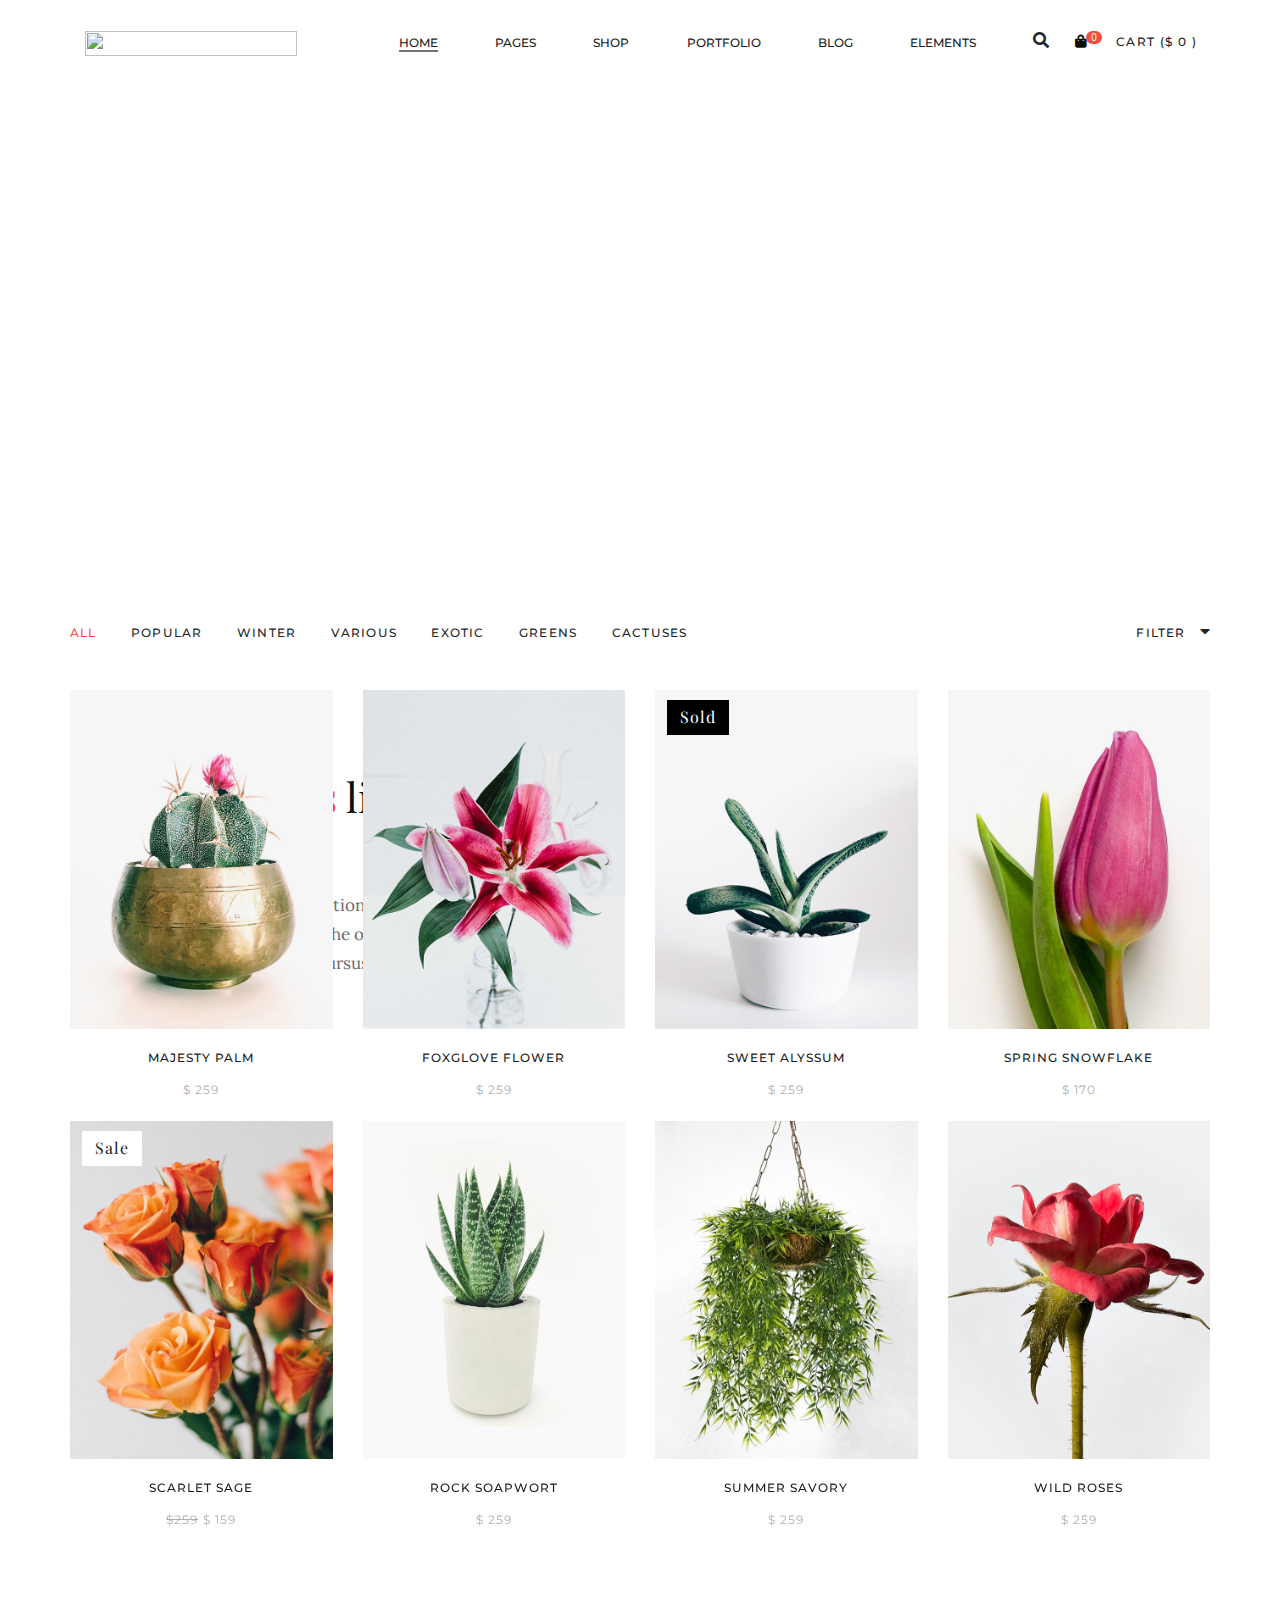
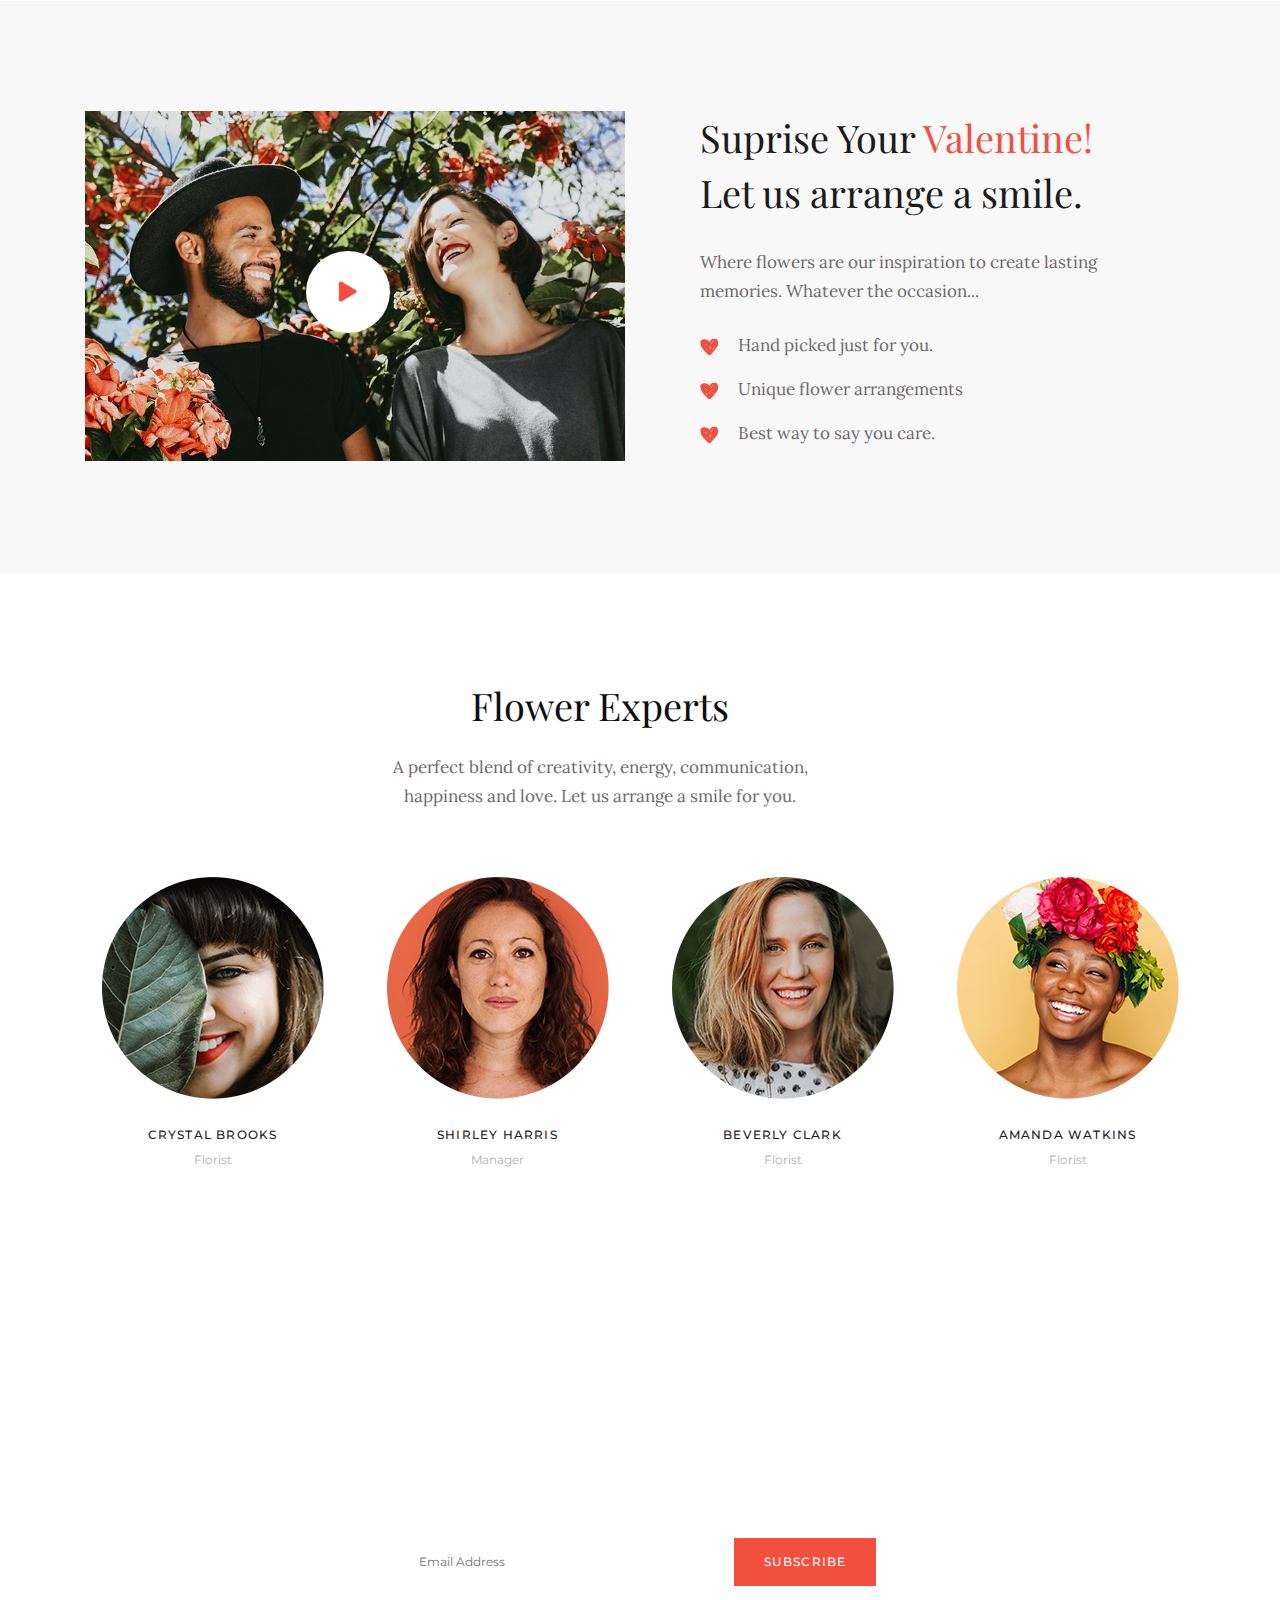
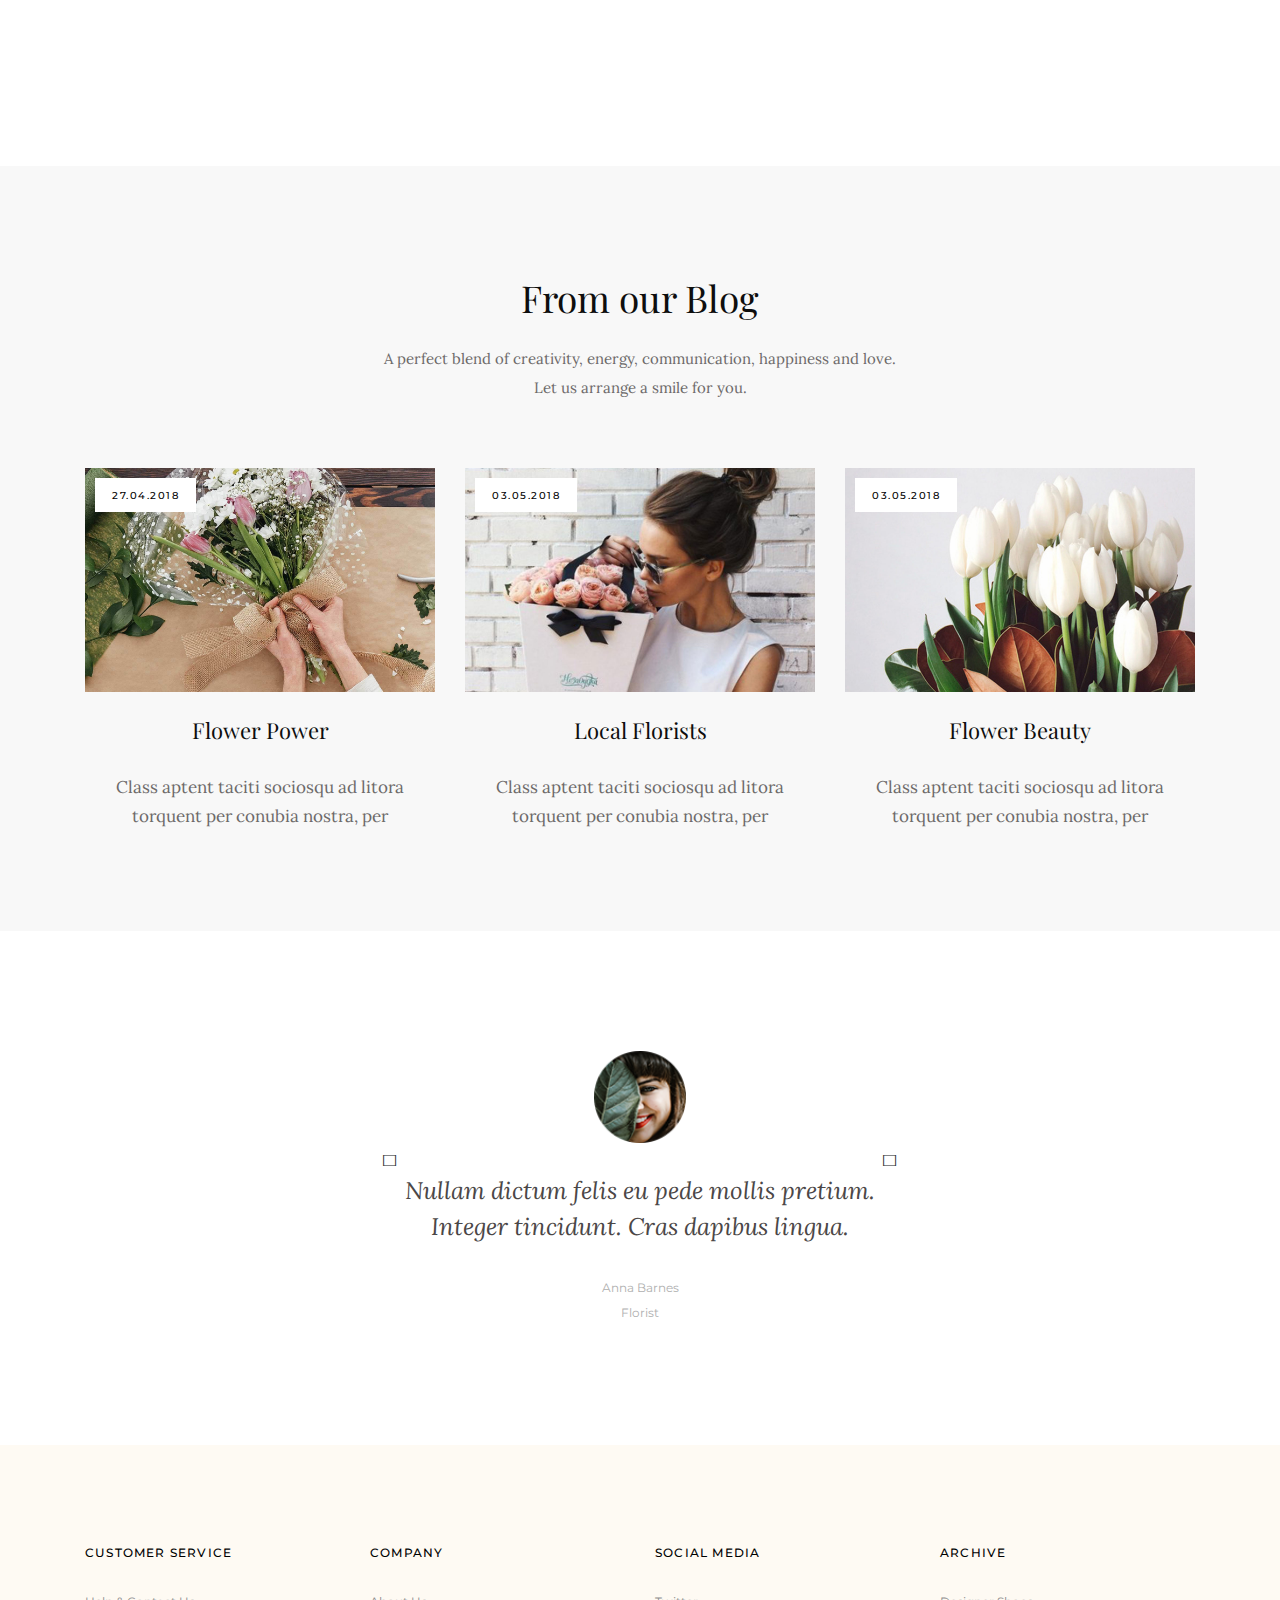
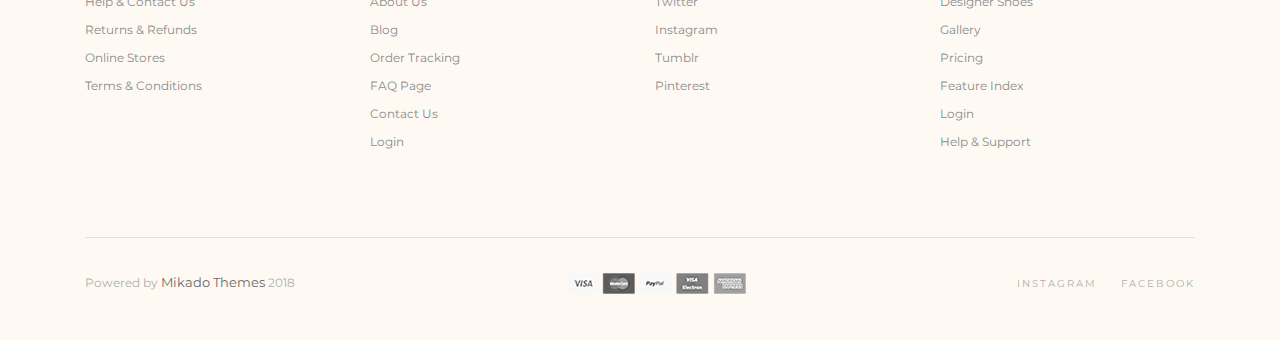
==== commit 4cafd75b: "create shoplist-slider" ====
--- a/index.html
+++ b/index.html
@@ -18,20 +18,20 @@
         <div class="container">
             <div class="row">
 
-                <div class="col-lg-3">
+                <div class="col-3">
                     <div class="logo">
                         <div class="img">
                             <a href="#" style="height: 25px">
                                 <img src="https://fiorello.qodeinteractive.com/wp-content/uploads/2018/05/h2-logo-1.png"
-                                    style="width: 212px; height:25px;" alt="Fiorello Logo" />
+                                    style="width: 212px; height:25px;" alt="" />
                             </a>
                         </div>
                     </div>
                 </div>
                 <div class="col-9 display-none">
-                    <div class="navbar-icon ">
+                    <div class="navbar-icon">
                         <div class="icon">
-                        <i class="fas fa-bars"></i>
+                        <i class="fas fa-bars openSidebar"></i>
                         </div>
                     </div>
                     <div class="navbar">
@@ -308,7 +308,7 @@
                                     </ul>
                                     <ul class="shop_types">
                                         <h4>Shop Types</h4>
-                                        <li><a href="productlist.html" target="_blank">Product List</a></li>
+                                        <li><a href="/Product-List/product.html" target="_blank">Product List</a></li>
                                         <li><a href="#">Without Sidebar</a></li>
                                         <li><a href="#">With Category Filter</a></li>
                                         <li><a href="#">With Ordering Filter</a></li>
@@ -392,8 +392,8 @@
                                             <i class="fas fa-chevron-left"></i><a href="#">Classic</a>
                                             <div class="sub_classic">
                                                 <ul>
-                                                    <li><a href="accordions.html" target="_blank">Accordions</a></li>
-                                                    <li><a href="tabs.html" target="_blank">Tabs</a></li>
+                                                    <li><a href="/accordions.html" target="_blank">Accordions</a></li>
+                                                    <li><a href="/tabs.html" target="_blank">Tabs</a></li>
                                                     <li><a href="#">Buttons</a></li>
                                                     <li><a href="#">Video Buttons</a></li>
                                                     <li><a href="#">Contact Form</a></li>
@@ -407,7 +407,7 @@
                                                     <li><a href="#">Blog Lists</a></li>
                                                     <li><a href="#">Counters</a></li>
                                                     <li><a href="#">Countdown</a></li>
-                                                    <li><a href="progressbar.html" target="_blank">Progress Bar</a></li>
+                                                    <li><a href="/progressbar.html" target="_blank">Progress Bar</a></li>
                                                     <li><a href="#">Pie Charts</a></li>
                                                 </ul>
                                             </div>
@@ -420,7 +420,7 @@
                                                     <li><a href="#">Testimonials</a></li>
                                                     <li><a href="#">Team</a></li>
                                                     <li><a href="#">Banner</a></li>
-                                                    <li><a href="shoplist.html" target="_blank">Shop List</a></li>
+                                                    <li><a href="/shop-list.html" target="_blank">Shop List</a></li>
                                                     <li><a href="#">Portfolio List</a></li>
                                                 </ul>
                                             </div>
@@ -452,18 +452,18 @@
                             <div class="search">
                                 <i class="fas fa-search"></i>
                                 <div class="searchArea">
-                                    <form action="#" class="d-flex">
-                                        <input type="text" placeholder="Search">
+                                    <form class="d-flex">
+                                        <input type="text"  placeholder="Search">
                                         <button type="submit"><i class="fas fa-search"></i></button>
                                     </form>
                                 </div>
                             </div>
                             <div class="basket">
-                                <a href="#" target="_blank"><i class="fas fa-shopping-bag"></i><sup
+                                <a href="basket.html" target="_blank"><i class="fas fa-shopping-bag"></i><sup
                                         id="productCount">0</sup></a>
                                 <span class="cart">Cart</span>
                                 <span>($</span>
-                                <span id="productTotalPrice">0</span>
+                                <span id="totalPrice">0</span>
                                 <span>)</span>
                             </div>
                         </div>
@@ -474,6 +474,9 @@
             </div>
         </div>
     </header>
+        
+  
+  
     <main>
         <section id="bigSlider" style="width: 100%; height: 474px;">
           <div class="title">
@@ -532,9 +535,9 @@
                <div class="product-list all" id="1a">
                     <div class="row">
                             <div class="col-lg-3 col-md-6 col-xs-12">
-                                <div class="card" data-id="mehsul">
+                                <div class="card">
                                     <div class="image">
-                                        <img class="first_img" src="Products-Images/card-kaktus-img.jpeg" title="Majesty Palm" alt="Product 1">
+                                        <img src="Products-Images/card-kaktus-img.jpeg" alt="">
                                     </div>
                                     <div class="title text-center">
                                         <p>MAJESTY PALM</p>
@@ -543,7 +546,7 @@
                                         </div>
                                         <div class="price">
                                             <span>$</span>
-                                            <span class="productTotalPrice">259</span>
+                                            <span class="totalPrice">259</span>
                                         </div>
                                     </div>
                                 </div>
@@ -551,7 +554,7 @@
                             <div class="col-lg-3 col-md-6 col-xs-12">
                                 <div class="card">
                                     <div class="image">
-                                        <img class="second_img" src="Products-Images/card-zanbaq-img.jpeg" title="Foxglove Flower" alt="Product 2">
+                                        <img  src="Products-Images/card-zanbaq-img.jpeg" alt="">
                                     </div>
                                     <div class="title text-center">
                                         <p>FOXGLOVE FLOWER</p>
@@ -560,7 +563,7 @@
                                         </div>
                                         <div class="price">
                                             <span>$</span>
-                                            <span class="productTotalPrice">259</span>
+                                            <span class="totalPrice">259</span>
                                         </div>
                                     </div>
                                 </div>
@@ -568,7 +571,7 @@
                             <div class="col-lg-3 col-md-6 col-xs-12">
                                 <div class="card">
                                     <div class="image">
-                                        <img class="third_img" src="Products-Images/card-dibcek-img.jpeg" title="Sweet Alyssum" alt="Product 3">
+                                        <img  src="Products-Images/card-dibcek-img.jpeg" alt="">
                                         <div class="info">
                                             <span>Sold</span>
                                         </div>
@@ -580,7 +583,7 @@
                                         </div>
                                         <div class="price">
                                             <span>$</span>
-                                            <span class="productTotalPrice">259</span>
+                                            <span class="totalPrice">259</span>
                                         </div>
                                     </div>
                                 </div>
@@ -588,7 +591,7 @@
                             <div class="col-lg-3 col-md-6 col-xs-12">
                                 <div class="card">
                                     <div class="image">
-                                        <img src="Products-Images/card-zanbaq-tum-img.jpeg" title="Spring Snowflake" alt="Product 4">
+                                        <img src="Products-Images/card-zanbaq-tum-img.jpeg" alt="">
                                     </div>
                                     <div class="title text-center">
                                         <p>SPRING SNOWFLAKE</p>
@@ -597,7 +600,7 @@
                                         </div>
                                         <div class="price">
                                             <span>$</span>
-                                            <span class="productTotalPrice">170</span>
+                                            <span class="totalPrice">170</span>
                                         </div>
                                     </div>
                                 </div>
@@ -605,7 +608,7 @@
                             <div class="col-lg-3 col-md-6 col-xs-12">
                                 <div class="card">
                                     <div class="image">
-                                        <img src="Products-Images/card-orange-flower.jpeg" title="Scarlet Sage" alt="Product 5">
+                                        <img src="Products-Images/card-orange-flower.jpeg" alt="">
                                         <div class="info sale">
                                             <span>Sale</span>
                                         </div>
@@ -618,7 +621,7 @@
                                         <div class="price">
                                             <span><del>$259</del></span>
                                             <span>$</span>
-                                            <span class="productTotalPrice">159</span>
+                                            <span class="totalPrice">159</span>
                                         </div>
                                     </div>
                                 </div>
@@ -626,7 +629,7 @@
                             <div class="col-lg-3 col-md-6 col-xs-12">
                                 <div class="card">
                                     <div class="image">
-                                        <img src="Products-Images/card-cactus-dib.jpeg" title="Rock Soapwort" alt="Product 6">
+                                        <img src="Products-Images/card-cactus-dib.jpeg"  alt="">
                                     </div>
                                     <div class="title text-center">
                                         <p>ROCK SOAPWORT</p>
@@ -635,7 +638,7 @@
                                         </div>
                                         <div class="price">
                                             <span>$</span>
-                                            <span class="productTotalPrice">259</span>
+                                            <span class="totalPrice">259</span>
                                         </div>
                                     </div>
                                 </div>
@@ -643,7 +646,7 @@
                             <div class="col-lg-3 col-md-6 col-xs-12">
                                 <div class="card">
                                     <div class="image">
-                                        <img src="Products-Images/card-sarmashiq.jpeg" title="Sweet Alyssum" alt="Product 7">
+                                        <img src="Products-Images/card-sarmashiq.jpeg"  alt="">
                                     </div>
                                     <div class="title text-center">
                                         <p>SUMMER SAVORY</p>
@@ -652,7 +655,7 @@
                                         </div>
                                         <div class="price">
                                             <span>$</span>
-                                            <span class="productTotalPrice">259</span>
+                                            <span class="totalPrice">259</span>
                                         </div>
                                     </div>
                                 </div>
@@ -660,7 +663,7 @@
                             <div class="col-lg-3 col-md-6 col-xs-12">
                                 <div class="card">
                                     <div class="image">
-                                        <img src="Products-Images/card-rose.jpeg" title="Spring Snowflake" alt="Product 8">
+                                        <img src="Products-Images/card-rose.jpeg"  alt="">
                                     </div>
                                     <div class="title text-center">
                                         <p>WILD ROSES</p>
@@ -669,7 +672,7 @@
                                         </div>
                                         <div class="price">
                                             <span>$</span>
-                                            <span class="productTotalPrice">259</span>
+                                            <span class="totalPrice">259</span>
                                         </div>
                                     </div>
                                 </div>
@@ -682,8 +685,7 @@
                     <div class="col-lg-3 col-md-6 col-xs-12">
                         <div class="card">
                             <div class="image">
-                                <img class="first_img" src="Products-Images/card-kaktus-img.jpeg" title="Majesty Palm"
-                                    alt="Product 1">
+                                <img src="Products-Images/card-kaktus-img.jpeg" alt="">
                             </div>
                             <div class="title text-center">
                                 <p>MAJESTY PALM</p>
@@ -692,7 +694,7 @@
                                 </div>
                                 <div class="price">
                                     <span>$</span>
-                                    <span class="productTotalPrice">259</span>
+                                    <span class="totalPrice">259</span>
                                 </div>
                             </div>
                         </div>
@@ -700,8 +702,7 @@
                     <div class="col-lg-3 col-md-6 col-xs-12">
                         <div class="card">
                             <div class="image">
-                                <img class="second_img" src="Products-Images/card-zanbaq-img.jpeg" title="Foxglove Flower"
-                                    alt="Product 2">
+                                <img src="Products-Images/card-zanbaq-img.jpeg" alt="">
                             </div>
                             <div class="title text-center">
                                 <p>FOXGLOVE FLOWER</p>
@@ -710,7 +711,7 @@
                                 </div>
                                 <div class="price">
                                     <span>$</span>
-                                    <span class="productTotalPrice">259</span>
+                                    <span class="totalPrice">259</span>
                                 </div>
                             </div>
                         </div>
@@ -718,8 +719,8 @@
                     <div class="col-lg-3 col-md-6 col-xs-12">
                         <div class="card">
                             <div class="image">
-                                <img class="third_img" src="Products-Images/card-dibcek-img.jpeg" title="Sweet Alyssum"
-                                    alt="Product 3">
+                                <img src="Products-Images/card-dibcek-img.jpeg" 
+                                    alt="">
                                 <div class="info">
                                     <span>Sold</span>
                                 </div>
@@ -731,7 +732,7 @@
                                 </div>
                                 <div class="price">
                                     <span>$</span>
-                                    <span class="productTotalPrice">259</span>
+                                    <span class="totalPrice">259</span>
                                 </div>
                             </div>
                         </div>
@@ -739,7 +740,7 @@
                     <div class="col-lg-3 col-md-6 col-xs-12">
                         <div class="card">
                             <div class="image">
-                                <img src="Products-Images/card-zanbaq-tum-img.jpeg" title="Spring Snowflake" alt="Product 4">
+                                <img src="Products-Images/card-zanbaq-tum-img.jpeg"  alt="">
                             </div>
                             <div class="title text-center">
                                 <p>SPRING SNOWFLAKE</p>
@@ -748,18 +749,16 @@
                                 </div>
                                 <div class="price">
                                     <span>$</span>
-                                    <span class="productTotalPrice">170</span>
-                                </div>
-                            </div>
-                        </div>
-                    </div>
-                </div>
-            
-                <div class="row mt-2">
+                                    <span class="totalPrice">170</span>
+                                </div>
+                            </div>
+                        </div>
+                    </div>
+               
                     <div class="col-lg-3 col-md-6 col-xs-12">
                         <div class="card">
                             <div class="image">
-                                <img src="Products-Images/card-orange-flower.jpeg" title="Scarlet Sage" alt="Product 5">
+                                <img src="Products-Images/card-orange-flower.jpeg" alt="">
                                 <div class="info sale">
                                     <span>Sale</span>
                                 </div>
@@ -772,7 +771,7 @@
                                 <div class="price">
                                     <span><del>$259</del></span>
                                     <span>$</span>
-                                    <span class="productTotalPrice">159</span>
+                                    <span class="totalPrice">159</span>
                                 </div>
                             </div>
                         </div>
@@ -784,8 +783,7 @@
                     <div class="col-lg-3 col-md-6 col-xs-12">
                         <div class="card">
                             <div class="image">
-                                <img class="first_img" src="Products-Images/card-kaktus-img.jpeg" title="Majesty Palm"
-                                    alt="Product 1">
+                                <img src="Products-Images/card-kaktus-img.jpeg" alt="">
                             </div>
                             <div class="title text-center">
                                 <p>MAJESTY PALM</p>
@@ -794,7 +792,7 @@
                                 </div>
                                 <div class="price">
                                     <span>$</span>
-                                    <span class="productTotalPrice">259</span>
+                                    <span class="totalPrice">259</span>
                                 </div>
                             </div>
                         </div>
@@ -802,8 +800,7 @@
                     <div class="col-lg-3 col-md-6 col-xs-12">
                         <div class="card">
                             <div class="image">
-                                <img class="second_img" src="Products-Images/card-zanbaq-img.jpeg" title="Foxglove Flower"
-                                    alt="Product 2">
+                                <img src="Products-Images/card-zanbaq-img.jpeg" alt="">
                             </div>
                             <div class="title text-center">
                                 <p>FOXGLOVE FLOWER</p>
@@ -812,7 +809,7 @@
                                 </div>
                                 <div class="price">
                                     <span>$</span>
-                                    <span class="productTotalPrice">259</span>
+                                    <span class="totalPrice">259</span>
                                 </div>
                             </div>
                         </div>
@@ -820,8 +817,8 @@
                     <div class="col-lg-3 col-md-6 col-xs-12">
                         <div class="card">
                             <div class="image">
-                                <img class="third_img" src="Products-Images/card-dibcek-img.jpeg" title="Sweet Alyssum"
-                                    alt="Product 3">
+                                <img src="Products-Images/card-dibcek-img.jpeg" 
+                                    alt="">
                                 <div class="info">
                                     <span>Sold</span>
                                 </div>
@@ -833,7 +830,7 @@
                                 </div>
                                 <div class="price">
                                     <span>$</span>
-                                    <span class="productTotalPrice">259</span>
+                                    <span class="totalPrice">259</span>
                                 </div>
                             </div>
                         </div>
@@ -846,7 +843,7 @@
                     <div class="col-lg-3 col-md-6 col-xs-12">
                         <div class="card">
                             <div class="image">
-                                <img src="Products-Images/card-cactus-dib.jpeg" title="Rock Soapwort" alt="Product 6">
+                                <img src="Products-Images/card-cactus-dib.jpeg" alt="">
                             </div>
                             <div class="title text-center">
                                 <p>ROCK SOAPWORT</p>
@@ -855,7 +852,7 @@
                                 </div>
                                 <div class="price">
                                     <span>$</span>
-                                    <span class="productTotalPrice">259</span>
+                                    <span class="totalPrice">259</span>
                                 </div>
                             </div>
                         </div>
@@ -863,7 +860,7 @@
                     <div class="col-lg-3 col-md-6 col-xs-12">
                         <div class="card">
                             <div class="image">
-                                <img src="Products-Images/card-sarmashiq.jpeg" title="Sweet Alyssum" alt="Product 7">
+                                <img src="Products-Images/card-sarmashiq.jpeg" alt="">
                             </div>
                             <div class="title text-center">
                                 <p>SUMMER SAVORY</p>
@@ -872,7 +869,7 @@
                                 </div>
                                 <div class="price">
                                     <span>$</span>
-                                    <span class="productTotalPrice">259</span>
+                                    <span class="totalPrice">259</span>
                                 </div>
                             </div>
                         </div>
@@ -880,7 +877,7 @@
                     <div class="col-lg-3 col-md-6 col-xs-12">
                         <div class="card">
                             <div class="image">
-                                <img src="Products-Images/card-rose.jpeg" title="Spring Snowflake" alt="Product 8">
+                                <img src="Products-Images/card-rose.jpeg" alt="">
                             </div>
                             <div class="title text-center">
                                 <p>WILD ROSES</p>
@@ -889,7 +886,7 @@
                                 </div>
                                 <div class="price">
                                     <span>$</span>
-                                    <span class="productTotalPrice">259</span>
+                                    <span class="totalPrice">259</span>
                                 </div>
                             </div>
                         </div>
@@ -897,7 +894,7 @@
                     <div class="col-lg-3 col-md-6 col-xs-12">
                         <div class="card">
                             <div class="image">
-                                <img src="Products-Images/tulpan.jpeg" title="Spring Snowflake" alt="Product 4">
+                                <img src="Products-Images/tulpan.jpeg" alt="">
                             </div>
                             <div class="title text-center">
                                 <p>COLORFUL TULIPS</p>
@@ -906,18 +903,16 @@
                                 </div>
                                 <div class="price">
                                     <span>$</span>
-                                    <span class="productTotalPrice">350</span>
-                                </div>
-                            </div>
-                        </div>
-                    </div>
-                </div>
+                                    <span class="totalPrice">350</span>
+                                </div>
+                            </div>
+                        </div>
+                    </div>
             
-                <div class="row mt-2">
                     <div class="col-lg-3 col-md-6 col-xs-12">
                         <div class="card">
                             <div class="image">
-                                <img src="Products-Images/WILD-CACTUS.jpeg" title="Scarlet Sage" alt="Product 5">
+                                <img src="Products-Images/WILD-CACTUS.jpeg"  alt="">
                                 <div class="info sale">
                                     <span>Sale</span>
                                 </div>
@@ -930,7 +925,7 @@
                                 <div class="price">
                                     <span><del>$259</del></span>
                                     <span>$</span>
-                                    <span class="productTotalPrice">159</span>
+                                    <span class="totalPrice">159</span>
                                 </div>
                             </div>
                         </div>
@@ -938,7 +933,7 @@
                     <div class="col-lg-3 col-md-6 col-xs-12">
                         <div class="card">
                             <div class="image">
-                                <img src="Products-Images/TWO TULIPS.jpeg" title="Sweet Alyssum" alt="Product 7">
+                                <img src="Products-Images/TWO TULIPS.jpeg"  alt="">
                             </div>
                             <div class="title text-center">
                                 <p>PINK FLOWER TREE</p>
@@ -948,7 +943,7 @@
                                 <div class="price">
                                     <span>$180</span>
                                     <span>-</span>
-                                    <span class="productTotalPrice">$350</span>
+                                    <span class="totalPrice">$350</span>
                                 </div>
                             </div>
                         </div>
@@ -956,7 +951,7 @@
                     <div class="col-lg-3 col-md-6 col-xs-12">
                         <div class="card">
                             <div class="image">
-                                <img class="third_img" src="Products-Images/ordinary cactus.jpeg" title="Sweet Alyssum" alt="Product 3">
+                                <img src="Products-Images/ordinary cactus.jpeg"  alt="">
                                 <div class="info">
                                     <span>Sold</span>
                                 </div>
@@ -968,7 +963,7 @@
                                 </div>
                                 <div class="price">
                                     <span>$</span>
-                                    <span class="productTotalPrice">259</span>
+                                    <span class="totalPrice">259</span>
                                 </div>
                             </div>
                         </div>
@@ -976,7 +971,7 @@
                     <div class="col-lg-3 col-md-6 col-xs-12">
                         <div class="card">
                             <div class="image">
-                                <img src="Products-Images/card-orange-flower.jpeg" title="Scarlet Sage" alt="Product 5">
+                                <img src="Products-Images/card-orange-flower.jpeg"  alt="">
                                 <div class="info sale">
                                     <span>Sale</span>
                                 </div>
@@ -988,7 +983,7 @@
                                 </div>
                                 <div class="price">
                                     <span>$</span>
-                                    <span class="productTotalPrice">259</span>
+                                    <span class="totalPrice">259</span>
                                 </div>
                             </div>
                         </div>
@@ -1000,7 +995,7 @@
                         <div class="col-lg-3 col-md-6 col-xs-12">
                             <div class="card">
                                 <div class="image">
-                                    <img src="Products-Images/card-rose.jpeg" title="Spring Snowflake" alt="Product 8">
+                                    <img src="Products-Images/card-rose.jpeg"  alt="">
                                 </div>
                                 <div class="title text-center">
                                     <p>WILD ROSES</p>
@@ -1009,7 +1004,7 @@
                                     </div>
                                     <div class="price">
                                         <span>$</span>
-                                        <span class="productTotalPrice">259</span>
+                                        <span class="totalPrice">259</span>
                                     </div>
                                 </div>
                             </div>
@@ -1017,7 +1012,7 @@
                         <div class="col-lg-3 col-md-6 col-xs-12">
                             <div class="card">
                                 <div class="image">
-                                    <img src="Products-Images/tulpan.jpeg" title="Spring Snowflake" alt="Product 4">
+                                    <img src="Products-Images/tulpan.jpeg"  alt="">
                                 </div>
                                 <div class="title text-center">
                                     <p>COLORFUL TULIPS</p>
@@ -1026,7 +1021,7 @@
                                     </div>
                                     <div class="price">
                                         <span>$</span>
-                                        <span class="productTotalPrice">350</span>
+                                        <span class="totalPrice">350</span>
                                     </div>
                                 </div>
                             </div>
@@ -1034,7 +1029,7 @@
                         <div class="col-lg-3 col-md-6 col-xs-12">
                             <div class="card">
                                 <div class="image">
-                                    <img src="Products-Images/card-orange-flower.jpeg" title="Scarlet Sage" alt="Product 5">
+                                    <img src="Products-Images/card-orange-flower.jpeg" alt="">
                                     <div class="info sale">
                                         <span>Sale</span>
                                     </div>
@@ -1046,7 +1041,7 @@
                                     </div>
                                     <div class="price">
                                         <span>$</span>
-                                        <span class="productTotalPrice">259</span>
+                                        <span class="totalPrice">259</span>
                                     </div>
                                 </div>
                             </div>
@@ -1058,7 +1053,7 @@
                         <div class="col-lg-3 col-md-6 col-xs-12">
                             <div class="card">
                                 <div class="image">
-                                    <img src="Products-Images/card-sarmashiq.jpeg" title="Sweet Alyssum" alt="Product 7">
+                                    <img src="Products-Images/card-sarmashiq.jpeg" alt="">
                                 </div>
                                 <div class="title text-center">
                                     <p>SUMMER SAVORY</p>
@@ -1067,7 +1062,7 @@
                                     </div>
                                     <div class="price">
                                         <span>$</span>
-                                        <span class="productTotalPrice">259</span>
+                                        <span class="totalPrice">259</span>
                                     </div>
                                 </div>
                             </div>
@@ -1075,7 +1070,7 @@
                         <div class="col-lg-3 col-md-6 col-xs-12">
                             <div class="card">
                                 <div class="image">
-                                    <img src="Products-Images/TWO TULIPS.jpeg" title="Sweet Alyssum" alt="Product 7">
+                                    <img src="Products-Images/TWO TULIPS.jpeg" alt="">
                                 </div>
                                 <div class="title text-center">
                                     <p>PINK FLOWER TREE</p>
@@ -1085,7 +1080,7 @@
                                     <div class="price">
                                         <span>$180</span>
                                         <span>-</span>
-                                        <span class="productTotalPrice">$350</span>
+                                        <span class="totalPrice">$350</span>
                                     </div>
                                 </div>
                             </div>
@@ -1093,7 +1088,7 @@
                         <div class="col-lg-3 col-md-6 col-xs-12">
                             <div class="card">
                                 <div class="image">
-                                    <img src="Products-Images/card-kaktus-img.jpeg" title="Scarlet Sage" alt="Product 5">
+                                    <img src="Products-Images/card-kaktus-img.jpeg" alt="">
                                     <div class="info new">
                                         <span>Sale</span>
                                     </div>
@@ -1105,7 +1100,7 @@
                                     </div>
                                     <div class="price">
                                         <span>$</span>
-                                        <span class="productTotalPrice">259</span>
+                                        <span class="totalPrice">259</span>
                                     </div>
                                 </div>
                             </div>
@@ -1117,7 +1112,7 @@
                         <div class="col-lg-3 col-md-6 col-xs-12">
                             <div class="card">
                                 <div class="image">
-                                    <img src="Products-Images/card-cactus-dib.jpeg" title="Rock Soapwort" alt="Product 6">
+                                    <img src="Products-Images/card-cactus-dib.jpeg"  alt="">
                                 </div>
                                 <div class="title text-center">
                                     <p>ROCK SOAPWORT</p>
@@ -1126,7 +1121,7 @@
                                     </div>
                                     <div class="price">
                                         <span>$</span>
-                                        <span class="productTotalPrice">259</span>
+                                        <span class="totalPrice">259</span>
                                     </div>
                                 </div>
                             </div>
@@ -1134,7 +1129,7 @@
                         <div class="col-lg-3 col-md-6 col-xs-12">
                             <div class="card">
                                 <div class="image">
-                                    <img src="Products-Images/WILD-CACTUS.jpeg" title="Scarlet Sage" alt="Product 5">
+                                    <img src="Products-Images/WILD-CACTUS.jpeg"  alt="">
                                     <div class="info sale">
                                         <span>Sale</span>
                                     </div>
@@ -1147,7 +1142,7 @@
                                     <div class="price">
                                         <span><del>$259</del></span>
                                         <span>$</span>
-                                        <span class="productTotalPrice">159</span>
+                                        <span class="totalPrice">159</span>
                                     </div>
                                 </div>
                             </div>
@@ -1155,7 +1150,7 @@
                         <div class="col-lg-3 col-md-6 col-xs-12">
                             <div class="card">
                                 <div class="image">
-                                    <img class="third_img" src="Products-Images/ordinary cactus.jpeg" title="Sweet Alyssum" alt="Product 3">
+                                    <img src="Products-Images/ordinary cactus.jpeg" alt="">
                                     <div class="info">
                                         <span>Sold</span>
                                     </div>
@@ -1167,7 +1162,7 @@
                                     </div>
                                     <div class="price">
                                         <span>$</span>
-                                        <span class="productTotalPrice">259</span>
+                                        <span class="totalPrice">259</span>
                                     </div>
                                 </div>
                             </div>
@@ -1474,6 +1469,34 @@
             ]
         });
     </script>
+   
+   <script>
+    
+        // $(document).ready(function () {
+        //         $('header.main .navbar .navbar-list ul li a').click(function () {
+        //             if ($(this).next().attr('class') == 'fas fa-caret-right') {
+        //                 $(this).next().removeClass('fa-caret-right');
+        //                 $(this).next().addClass('fa-caret-down');
+        //             }
+        //             else {
+        //                 $(this).next().removeClass('fa-caret-down');
+        //                 $(this).next().addClass('fa-caret-right');
+        //             }
+        //             $(this).next().next().slideToggle(800);
+        //         });
+        //     })
+
+            let openSidebar = document.querySelector('.navbar-icon .icon .openSidebar');
+            let close = document.querySelector('header .navbar .close')
+
+            openSidebar.addEventListener('click', function () {
+                document.body.classList.add('active');
+            })
+
+            close.addEventListener('click', function () {
+                document.body.classList.remove('active');
+            })
+    </script> 
 
     <!-- <script>
         let addcart=document.querySelectorAll('.add-cart');
--- a/CSS/navbar.css
+++ b/CSS/navbar.css
@@ -8,6 +8,14 @@
 body {
   position: relative;
 }
+::selection{
+   background: #f34f3f;
+  color: #fff;
+}
+.active .navbar {
+   transform: translate(0px) !important;
+}
+
 a {
   text-decoration: none;
   color: #6d6a6a;
@@ -30,7 +38,7 @@
 }
 
 header .container .row .navbar-icon .icon i {
-  font-size: 30px;
+  font-size: 20px;
   color: #adacac;
   cursor: pointer;
 }
@@ -40,27 +48,27 @@
 }
 
 header .container .row .navbar {
+  right: 0;
+  top: 0;
+  background: #ffffff;
+  z-index: 9;
+  transition: all 0.4s;
   overflow-y: scroll;
+  transition-timing-function: linear;
   box-shadow: -10px -10px 8px #eee;
   transform: translate(340px);
   position: fixed;
   width: 330px;
   height: 100%;
-  right: 0;
-  top: 0;
-  background: #ffffff;
-  z-index: 99999999;
-  transition: all 0.4s;
-  transition-timing-function: linear;
-}
-
-header .container .row .navbar {
+}
+
+header .container .row .navbar::-webkit-scrollbar {
   visibility: hidden;
 }
 
 header .container .row .navbar .close i {
   color: #f34f3f;
-  font-size: 25px;
+  font-size: 20px;
 }
 header .container .row .navbar .close {
   color: white;
@@ -172,7 +180,6 @@
   top: 86px;
   left: 40px;
   background: #fff;
-  -webkit-transition: all 0.2s linear;
   transition: all 0.2s linear;
 }
 header .container .row nav ul li.home .sub_home ul {
@@ -211,7 +218,7 @@
 }
 
 header .container .row nav ul li.pages:hover .sub_pages {
-  z-index: 99;
+  z-index: 9;
   visibility: visible;
   height: 150px;
   opacity: 1;
@@ -241,9 +248,9 @@
 }
 
 header .container .row nav ul li.shop:hover .sub_shop {
-  z-index: 999;
+  z-index: 9;
   visibility: visible;
-  height: 460px;
+  height: 458px;
   opacity: 1;
   overflow: visible;
 }
@@ -254,7 +261,7 @@
   height: 0;
   overflow: hidden;
   position: absolute;
-  top: 86px;
+  top: 85px;
   left: -270px;
   background: #fff;
   transition: all 0.2s linear;
@@ -278,21 +285,21 @@
 }
 
 header .container .row nav ul li.portfolio:hover .sub_portfolio {
-  z-index: 9999;
+  z-index: 9;
   visibility: visible;
-  height: 230px;
+  height: 240px;
   opacity: 1;
   overflow: visible;
 }
 header .container .row nav ul li.portfolio .sub_portfolio {
+  position: absolute;
+  top: 85px;
+  left: 315px;
   box-shadow: 5px 5px 7px #eee;
   visibility: hidden;
   opacity: 0;
   height: 0;
   overflow: hidden;
-  position: absolute;
-  top: 86px;
-  left: 315px;
   background: #fff;
   transition: all 0.2s linear;
 }
@@ -309,9 +316,8 @@
 header .container .row nav ul li.portfolio .sub_portfolio ul li a::after {
   width: 0;
 }
-header
-  .container
-  .row
+header .container
+.row
   nav
   ul
   li.portfolio
@@ -504,7 +510,7 @@
   width: 0;
 }
 header .container .row nav ul li.blog:hover .sub_blog {
-  z-index: 99999;
+  z-index: 9;
   visibility: visible;
   height: 155px;
   opacity: 1;
@@ -617,7 +623,7 @@
   padding: 20px;
 }
 nav ul li.elements:hover .sub_elements {
-  z-index: 99999;
+  z-index: 999;
   visibility: visible;
   height: 155px;
   opacity: 1;
@@ -1114,15 +1120,13 @@
   padding-left: 10px;
 }
 
-.navbar-icon {
-  display: none;
-}
+
 .display-none {
   display: none;
 }
 
 @media only screen and (max-width: 1024px) {
-   .head .col-9 {
+  .head .col-9 {
     display: flex;
     align-items: center;
     justify-content: end;
@@ -1132,10 +1136,9 @@
   }
 }
 
-
-
 @media only screen and (max-width: 996px) {
-  header nav, header .search-basket {
+  header nav,
+  header .search-basket {
     display: none;
   }
   header.main .logo img {
@@ -1156,24 +1159,30 @@
     padding: 20px 0px !important;
   }
 }
+@media only screen and (max-width:320px) {
+   #video .content {
+    margin-top: 40px;
+  }
+}
 
 @media only screen and (max-width: 990px) and (min-width: 768px) {
-  #orangeAmaryllis .content .quantityAdd{
+  #orangeAmaryllis .content .quantityAdd {
     width: 50%;
     display: flex !important;
   }
-} 
-  
+}
+
 @media only screen and (max-width: 768px) and (min-width: 600px) {
-   #orangeAmaryllis .content .quantityAdd {
+  #orangeAmaryllis .content .quantityAdd {
     width: 100%;
   }
-   #orangeAmaryllis .content .quantity span {
+  #orangeAmaryllis .content .quantity span {
     padding: 18px 0px 18px 10px !important;
   }
   #product-tab-menu .menus .menu {
     padding: 20px 3px !important;
   }
+  
 }
 
 @media only screen and (max-width: 820px) {
@@ -1198,7 +1207,7 @@
   }
   #bigSlider .title {
     width: 70% !important;
-  } 
+  }
 }
 
 @media only screen and (max-width: 1300px) and (min-width: 1040px) {
@@ -1227,6 +1236,7 @@
   #bigSlider .title p {
     padding: 0 0px 10px 0 !important;
   }
+  
 }
 
 @media only screen and (max-width: 890px) {
@@ -1238,7 +1248,7 @@
   #bigSlider .title h2 {
     padding: 0 0px 10px 0 !important;
   }
- #bigSlider .title p {
+  #bigSlider .title p {
     padding: 0 0px 10px 0 !important;
   }
 }
@@ -1250,25 +1260,31 @@
 }
 
 @media only screen and (max-width: 576px) {
-  footer .footer-item{
-      margin-left: 50px;
-  }
-   .fa-bars{
-   position:relative;
-   z-index: 3;
-   bottom: 57px;
-   float: left;
-  }
- #bigSlider .title{
+  footer .footer-item {
+    margin-left: 50px;
+  }
+   .join-us .searchArea .search-button button{
+    font-weight: 500;
+    height: 49px;
+  }
+   #join{
+  background: url('/Join_img/JoinGirls.jpeg') no-repeat;
+  background-size: 200% auto;
+  overflow: hidden;
+  }
+  .join-us .title h3{
+    font-size: 17px;
+  }
+  #bigSlider .title {
     position: absolute;
     top: 15% !important;
     left: 100px !important;
     width: 60%;
- }
+  }
   #bigSlider .title h2 {
     padding: 0 0px 10px 0 !important;
   }
- #bigSlider .title p {
+  #bigSlider .title p {
     padding: 0 0px 10px 0 !important;
   }
   #shop-products .shopProduct:hover .image-hover {
@@ -1286,10 +1302,11 @@
 }
 
 @media only screen and (max-width: 1200px) {
- #orangeAmaryllis .content .add-cart {
+  #orangeAmaryllis .content .add-cart {
     padding: 15px 20px !important;
   }
-  header.main nav, header.main .search-basket {
+  header.main nav,
+  header.main .search-basket {
     display: none;
   }
   header.main .col-9 {
--- a/CSS/main.css
+++ b/CSS/main.css
@@ -285,7 +285,7 @@
   padding: 50px 0;
 }
 #expertArea .container .text h2 {
-  margin-right: 90px;
+  margin-right: 80px;
   font-family: "Playfair Display", serif;
   font-size: 38px;
   color: #0e0e0e;
@@ -293,7 +293,7 @@
 }
 
  #expertArea .container .text p {
-   margin-right: 90px;
+   margin-right: 80px;
   font-family: "Lora", serif;
   font-size: 17px;
   color: #6D6A6A;
@@ -555,9 +555,20 @@
   transition: all 0.2s ease-out;
 }
 
+@media only screen and (max-width: 1024px) {
+  .head .col-9 {
+    display: flex;
+    align-items: center;
+    justify-content: end;
+  }
+  .navbar-icon {
+    display: inline !important;
+  }
+}
 
 @media only screen and (max-width: 996px) {
-  header nav, header .search-basket {
+  header nav,
+  header .search-basket {
     display: none;
   }
   header.main .logo img {
@@ -578,24 +589,30 @@
     padding: 20px 0px !important;
   }
 }
+@media only screen and (max-width:320px) {
+   #video .content {
+    margin-top: 40px;
+  }
+}
 
 @media only screen and (max-width: 990px) and (min-width: 768px) {
-  #orangeAmaryllis .content .quantityAdd{
+  #orangeAmaryllis .content .quantityAdd {
     width: 50%;
     display: flex !important;
   }
-} 
-  
+}
+
 @media only screen and (max-width: 768px) and (min-width: 600px) {
-   #orangeAmaryllis .content .quantityAdd {
+  #orangeAmaryllis .content .quantityAdd {
     width: 100%;
   }
-   #orangeAmaryllis .content .quantity span {
+  #orangeAmaryllis .content .quantity span {
     padding: 18px 0px 18px 10px !important;
   }
   #product-tab-menu .menus .menu {
     padding: 20px 3px !important;
   }
+  
 }
 
 @media only screen and (max-width: 820px) {
@@ -620,7 +637,7 @@
   }
   #bigSlider .title {
     width: 70% !important;
-  } 
+  }
 }
 
 @media only screen and (max-width: 1300px) and (min-width: 1040px) {
@@ -649,6 +666,7 @@
   #bigSlider .title p {
     padding: 0 0px 10px 0 !important;
   }
+  
 }
 
 @media only screen and (max-width: 890px) {
@@ -660,7 +678,7 @@
   #bigSlider .title h2 {
     padding: 0 0px 10px 0 !important;
   }
- #bigSlider .title p {
+  #bigSlider .title p {
     padding: 0 0px 10px 0 !important;
   }
 }
@@ -672,25 +690,31 @@
 }
 
 @media only screen and (max-width: 576px) {
-  footer .footer-item{
-      margin-left: 50px;
-  }
-   .fa-bars{
-   position:relative;
-   z-index: 3;
-   bottom: 57px;
-   float: left;
-  }
- #bigSlider .title{
+  footer .footer-item {
+    margin-left: 50px;
+  }
+   .join-us .searchArea .search-button button{
+    font-weight: 500;
+    height: 49px;
+  }
+   #join{
+  background: url('/Join_img/JoinGirls.jpeg') no-repeat;
+  background-size: 200% auto;
+  overflow: hidden;
+  }
+  .join-us .title h3{
+    font-size: 17px;
+  }
+  #bigSlider .title {
     position: absolute;
     top: 15% !important;
     left: 100px !important;
     width: 60%;
- }
+  }
   #bigSlider .title h2 {
     padding: 0 0px 10px 0 !important;
   }
- #bigSlider .title p {
+  #bigSlider .title p {
     padding: 0 0px 10px 0 !important;
   }
   #shop-products .shopProduct:hover .image-hover {
@@ -708,10 +732,11 @@
 }
 
 @media only screen and (max-width: 1200px) {
- #orangeAmaryllis .content .add-cart {
+  #orangeAmaryllis .content .add-cart {
     padding: 15px 20px !important;
   }
-  header.main nav, header.main .search-basket {
+  header.main nav,
+  header.main .search-basket {
     display: none;
   }
   header.main .col-9 {
@@ -720,4 +745,5 @@
   header.main .navbar-icon {
     display: block !important;
   }
-}+}
+
